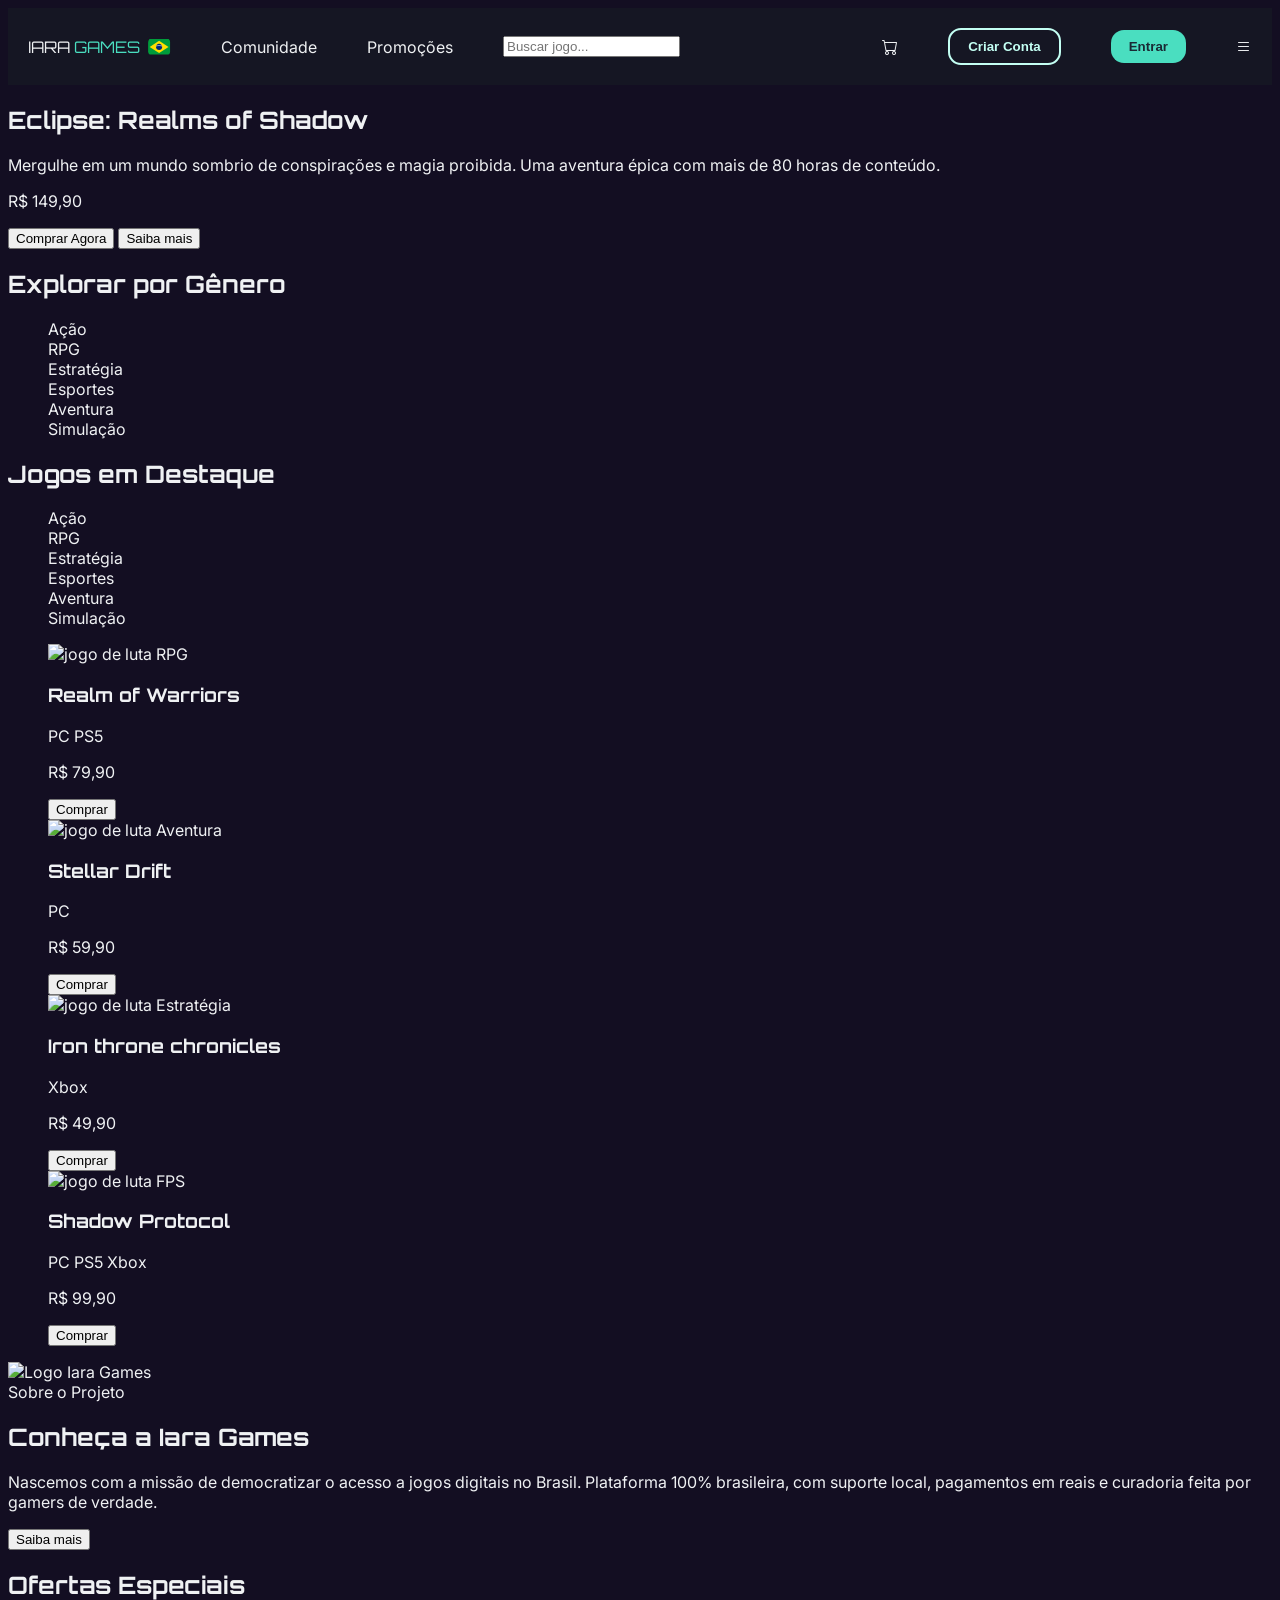
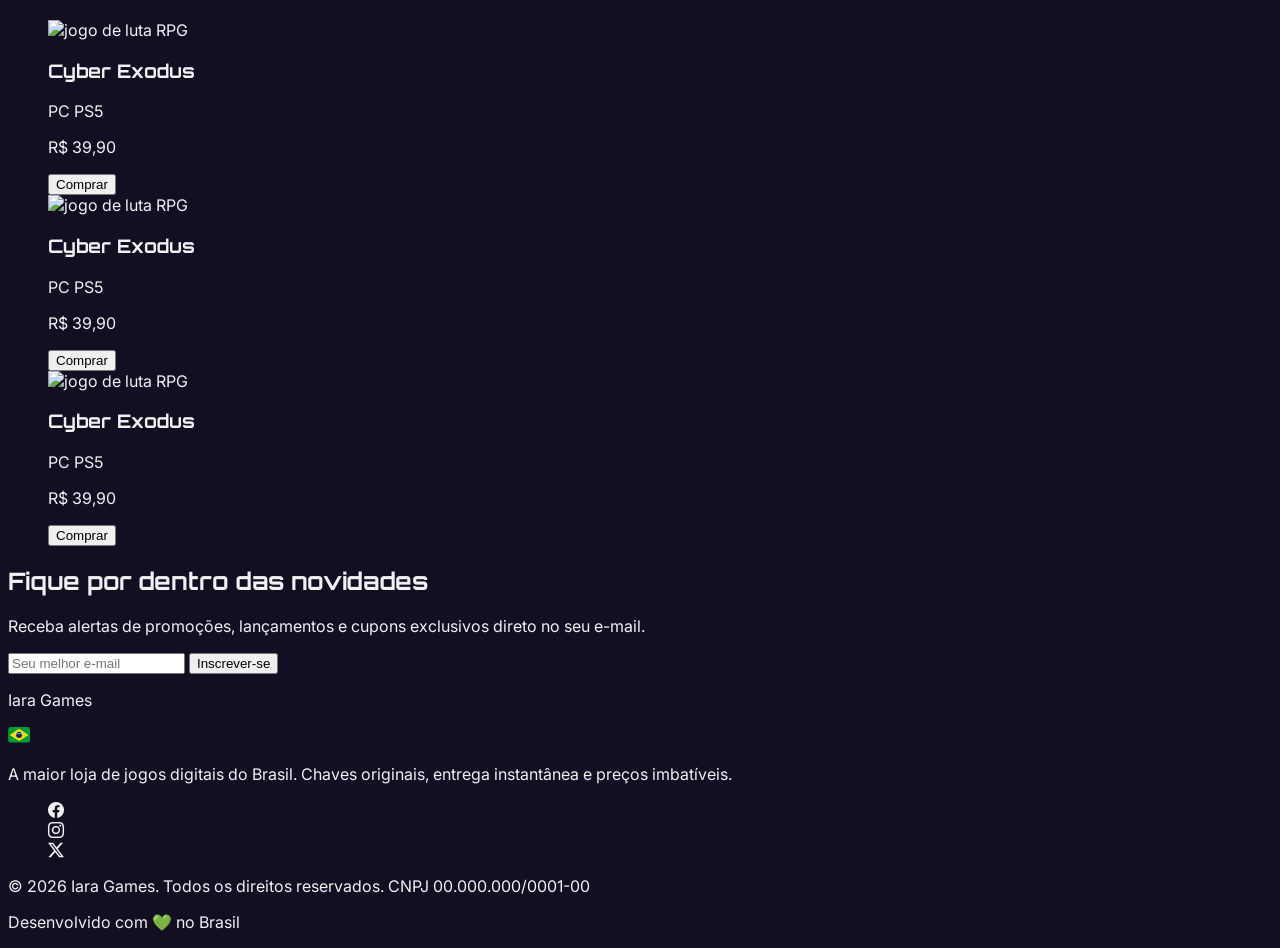
==== index.html @ 77f3fc39 "padroes de estilo adicionado e estilizacao inicial do header" ====
<!DOCTYPE html>
<html lang="pt-br">
<head>
    <meta charset="UTF-8">
    <meta name="viewport" content="width=device-width, initial-scale=1.0">
    <link rel="stylesheet" href="./assets/style.css">
    <link rel="stylesheet" href="https://cdn.jsdelivr.net/npm/bootstrap-icons@1.13.1/font/bootstrap-icons.min.css">

    <!-- link fonte -->
    <link rel="preconnect" href="https://fonts.googleapis.com">
    <link rel="preconnect" href="https://fonts.gstatic.com" crossorigin>
    <link href="https://fonts.googleapis.com/css2?family=Inter:ital,opsz,wght@0,14..32,100..900;1,14..32,100..900&family=Momo+Trust+Display&family=Montserrat:ital,wght@0,100..900;1,100..900&family=Orbitron:wght@400..900&display=swap" rel="stylesheet">

    <title>Projeto Iara Games</title>
</head>
<body>
    <header class="header">
        <nav class="navegacao">
            <div class="container-header">
                <div class="container-logo">
                    <p class="titulo-logo">IARA <span class="destaque-titulo">GAMES</span></p>
                    <img src="./assets/imagens/flag_brasil.svg" alt="Bandeira do Brasil">
                </div>
                <a href="#">Comunidade</a>
                <a href="#">Promoções</a>
                <input type="search" placeholder="Buscar jogo...">
            </div>
            <div class="container-header">
                <i class="bi bi-cart"></i>
                <button class="btn-secundary">Criar Conta</button>
                <button class="btn-primary">Entrar</button>
                <i class="bi bi-list"></i>
            </div>
        </nav>
    </header>
    
    <main>
        <section>
            <h1>Eclipse: Realms of Shadow</h1>
            <p>Mergulhe em um mundo sombrio de conspirações e magia proibida. Uma aventura épica com mais de 80 horas de conteúdo.</p>
            <p>R$ 149,90</p>
            <div>
                <button>Comprar Agora</button>
                <button>Saiba mais</button>
            </div>
        </section>

        <section>
            <h2>Explorar por Gênero</h2>
            <ul>
                <li>Ação</li>
                <li>RPG</li>
                <li>Estratégia</li>
                <li>Esportes</li>
                <li>Aventura</li>
                <li>Simulação</li>
            </ul>
        </section>

        <section>
            <h2>Jogos em Destaque</h2>
            <div>
                <ul>
                    <li>Ação</li>
                    <li>RPG</li>
                    <li>Estratégia</li>
                    <li>Esportes</li>
                    <li>Aventura</li>
                    <li>Simulação</li>
                </ul>
                <ul>
                    <li>
                        <img src="../Projeto-Iara-Games/assets/imagens/card_vertical.jpg" alt="jogo de luta">
                        <span>RPG</span>
                        <h3>Realm of Warriors</h3>
                        <!--estrelas rs-->
                        <div> 
                            <span>PC</span>
                            <span>PS5</span> 
                        </div>
                        <div>
                            <p>R$ 79,90</p>
                            <button>Comprar</button>
                        </div>
                    </li>
                    <li>
                        <img src="../Projeto-Iara-Games/assets/imagens/card_vertical.jpg" alt="jogo de luta">
                        <span>Aventura</span>
                        <h3>Stellar Drift</h3>
                        <!--estrelas rs-->
                        <div> 
                            <span>PC</span> 
                        </div>
                        <div>
                            <p>R$ 59,90</p>
                            <button>Comprar</button>
                        </div>
                    </li>
                    <li>
                        <img src="../Projeto-Iara-Games/assets/imagens/card_vertical.jpg" alt="jogo de luta">
                        <span>Estratégia</span>
                        <h3>Iron throne chronicles</h3>
                        <!--estrelas rs-->
                        <div> 
                            <span>Xbox</span> 
                        </div>
                        <div>
                            <p>R$ 49,90</p>
                            <button>Comprar</button>
                        </div>
                    </li>
                    <li>
                        <img src="../Projeto-Iara-Games/assets/imagens/card_vertical.jpg" alt="jogo de luta">
                        <span>FPS</span>
                        <h3>Shadow Protocol</h3>
                        <!--estrelas rs-->
                        <div> 
                            <span>PC</span>
                            <span>PS5</span> 
                            <span>Xbox</span> 
                        </div>
                        <div>
                            <p>R$ 99,90</p>
                            <button>Comprar</button>
                        </div>
                    </li>
                </ul>
            </div>
        </section>
        <section>
            <img src="../Projeto-Iara-Games/assets/imagens/Logo IG.png" alt="Logo Iara Games">
            <div>
                <span>Sobre o Projeto</span>
                <h2>Conheça a Iara Games</h2>
                <p>Nascemos com a missão de democratizar o acesso a jogos digitais no Brasil. Plataforma 100% brasileira, com suporte local, pagamentos em reais e curadoria feita por gamers de verdade.</p>
            </div>
            <button>Saiba mais</button>
        </section> 
        <section>
            <h2>Ofertas Especiais</h2>
            <div>
                <ul>
                    <li>
                        <img src="../Projeto-Iara-Games/assets/imagens/card_horizontal.jpg" alt="jogo de luta">
                        <span>RPG</span>
                        <h3>Cyber Exodus</h3>
                        <!--estrelas rs-->
                        <div> 
                            <span>PC</span>
                            <span>PS5</span> 
                        </div>
                        <div>
                            <p>R$ 39,90</p>
                            <button>Comprar</button>
                        </div>
                    </li>
                    <li>
                        <img src="../Projeto-Iara-Games/assets/imagens/card_horizontal.jpg" alt="jogo de luta">
                        <span>RPG</span>
                        <h3>Cyber Exodus</h3>
                        <!--estrelas rs-->
                        <div> 
                            <span>PC</span>
                            <span>PS5</span> 
                        </div>
                        <div>
                            <p>R$ 39,90</p>
                            <button>Comprar</button>
                        </div>
                    </li>
                    <li>
                        <img src="../Projeto-Iara-Games/assets/imagens/card_horizontal.jpg" alt="jogo de luta">
                        <span>RPG</span>
                        <h3>Cyber Exodus</h3>
                        <!--estrelas rs-->
                        <div> 
                            <span>PC</span>
                            <span>PS5</span> 
                        </div>
                        <div>
                            <p>R$ 39,90</p>
                            <button>Comprar</button>
                        </div>
                    </li>
                    
                </ul>
            </div>
        </section>

        <section>
            <h2>Fique por dentro das novidades</h2>
            <p>Receba alertas de promoções, lançamentos e cupons exclusivos direto no seu e-mail.</p>
            <div>
                <input type="email" placeholder="Seu melhor e-mail">
                <button>Inscrever-se</button>
            </div>
        </section>
    </main>
    <footer>
        <div>
            <p>Iara Games</p>
            <img src="./assets/imagens/flag_brasil.svg" alt="Bandeira do Brasil">
        </div>
        <p>A maior loja de jogos digitais do Brasil. Chaves originais, entrega instantânea e preços imbatíveis. 
        </p>
        <!-- icones de rede sociais -->
        <ul>
            <li><a href="#" target="_blank"><i class="bi bi-facebook"></i></a></li>
            <li><a href="#" target="_blank"><i class="bi bi-instagram"></i></a></li>
            <li><a href="#" target="_blank"><i class="bi bi-twitter-x"></i></a></li>
        </ul>
        <div>
            <p>© 2026 Iara Games. Todos os direitos reservados. CNPJ 00.000.000/0001-00</p>
            <p>Desenvolvido com 💚 no Brasil</p>
        </div>
    </footer>
    <script src="https://cdn.jsdelivr.net/npm/bootstrap@5.3.8/dist/js/bootstrap.bundle.min.js"></script>
</body>
</html>
---- assets/style.css ----
:root{

    /* fontes */
  --font-title: "Orbitron", sans-serif;
  --font-text: "Inter", regular;

  
    /* Cores */
    --color-primary:#4adec0;
    --color-secondary:#0b2f3d;
    --color-terciary:#c3fff3;
    --color-background:#130e22;
    --color-background-secondary:#151623;
    --color-grey100:#eff1f3;
    --color-grey200:#d9dde1;
    --color-grey300:#b3bac3;
    --color-grey400:#8996a2;
    --color-grey500:#344450;
    --color-grey600:#1a2a34;
    
    /* Espaçamentos */
    --spacing-xs: 8px;
    --spacing-sm: 10px;
    --spacing-md: 20px;
    --spacing-lg: 30px;
    --spacing-xl: 50px;
    --spacing-2xl:60px;
    --spacing-3xl:80px;

    /* tamanhos de fonte */
    --fonte-size-body:16px;
    --fonte-size-body-sm:14px;
    --fonte-size-h1: 56px;
    --fonte-size-h2: 48px;
    --fonte-size-h3: 32px;
    --fonte-size-h4: 24px;

 
    /* Tamanhos */
    --btn-min-width: 180px;
    --hero-max-width: 900px;
 
    /* Bordas */
    --radius-sm: 8px;
    --radius-pill: 80px;
    --border-width: 2px;
 
    /* Efeitos */
    --transition-fast: .5s;
    --blur-sm: 7px;

    /* bold */
    --bold-72: 72px;
    --bold-56: 56px;
    --bold-48: 48px;
    --bold-32: 32px;
    --bold-24: 24px;

    /* button */
    --button-bold: 20px;
    --button-semibold: 20px;
}


/* codigo de reset */
*,
*:after,
*:before {
    box-sizing: border-box;
    text-decoration: none;
}

body{
    background-color: var(--color-background);
    color: var(--color-grey100);
    font-family: var(--font-text);
}

h1, h2, h3, h4{
    font-family: var(--font-title);
}

 
ul{
    list-style-type: none;
}
 
img{
    max-width: 100%;
}


.header{
    background-color: var(--color-background-secondary);
    padding: var(--spacing-md);

    }

.navegacao{
    display: flex;
    justify-content:space-between;

}

.container-logo{
    display: flex;
    gap:var(--spacing-xs);
    align-items: center;
}

.titulo-logo{
    font-family: var(--font-title);
    color: var(--color-grey100);
    margin: 0;
}

.destaque-titulo{
    color: var(--color-primary);
}

.container-header{
    display: flex;
    gap: var(--spacing-xl);
    align-items: center;

}

i, a{
    color: var(--color-grey100);
    
}

.btn-primary{
    background-color: var(--color-primary);
    color: var(--color-grey600);
    border-radius:13px;
    padding: 9px 18px;
    border: none;
    font-weight: bold;
}

.btn-secundary{
    background:none;
    color: var(--color-terciary);
    border-radius:13px;
    padding: 9px 18px;
    border: var(--border-width) solid var(--color-terciary) ;
    font-weight: bold;
}
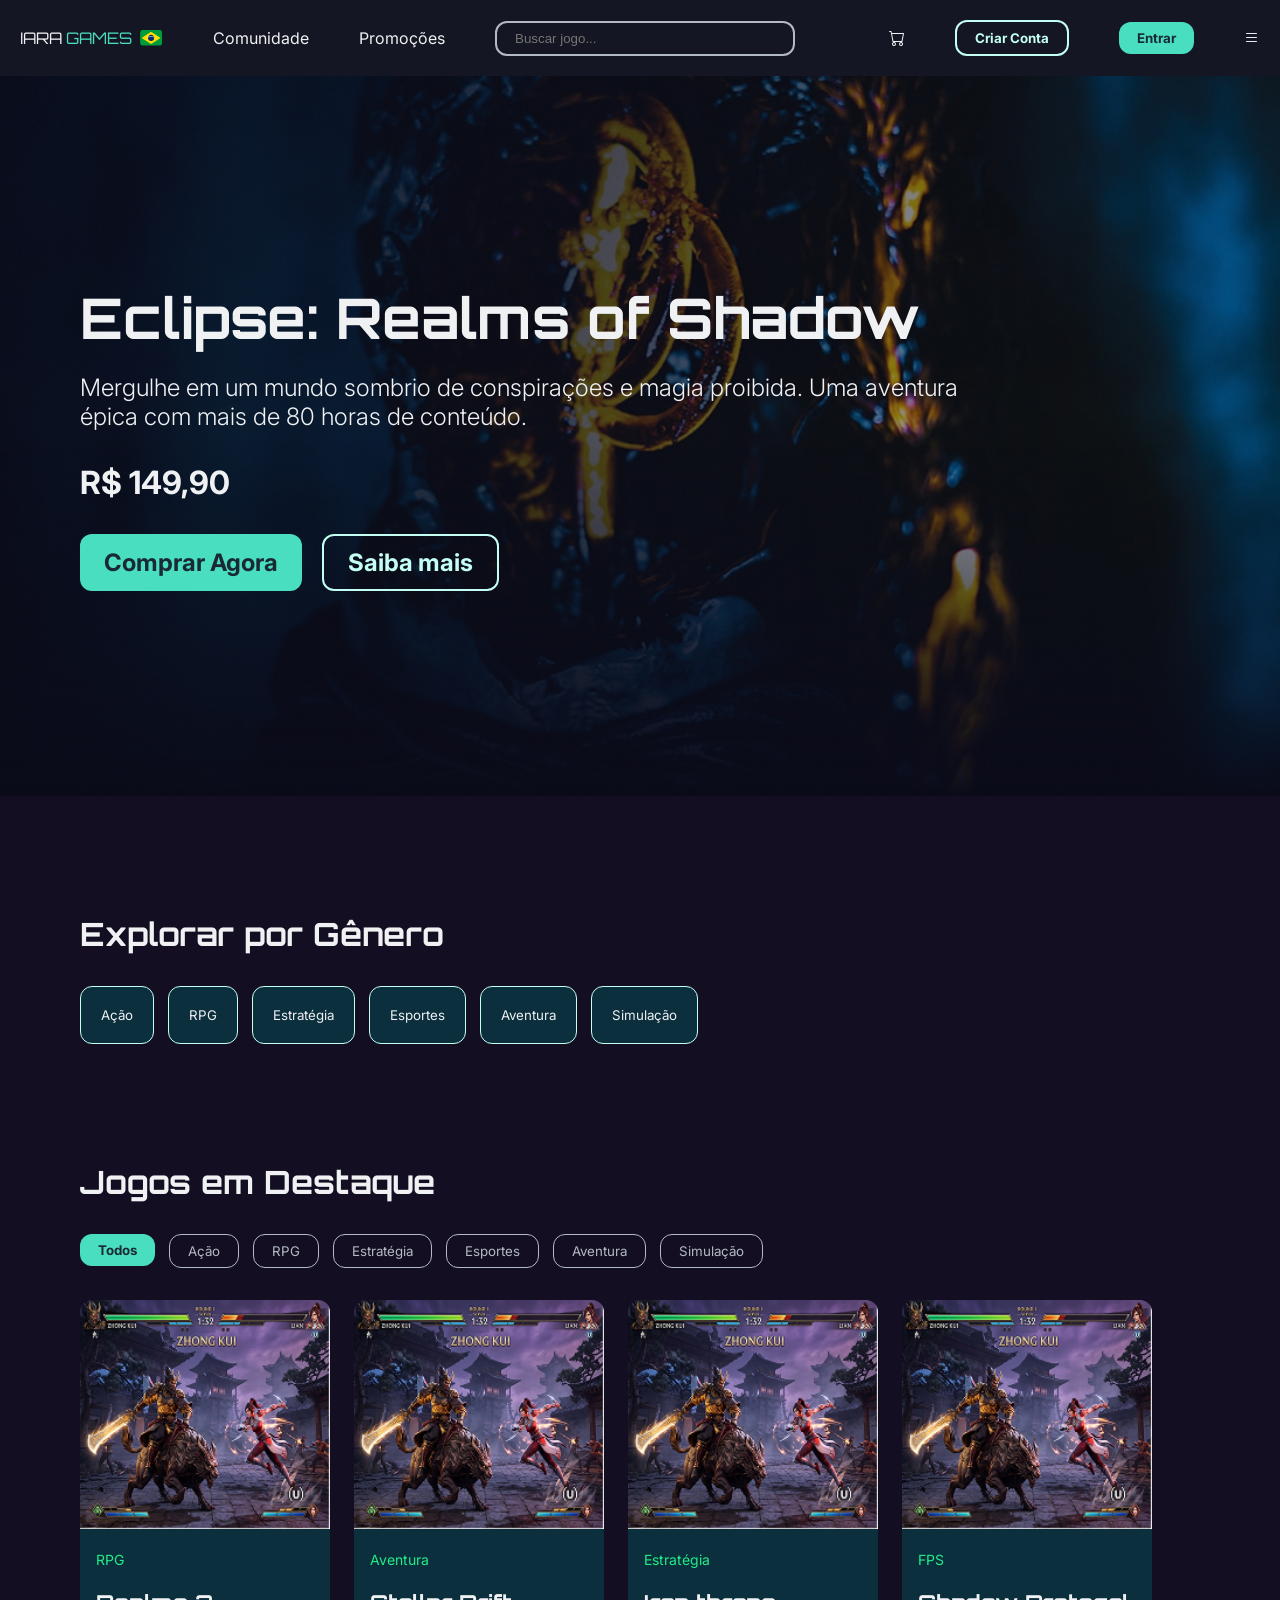
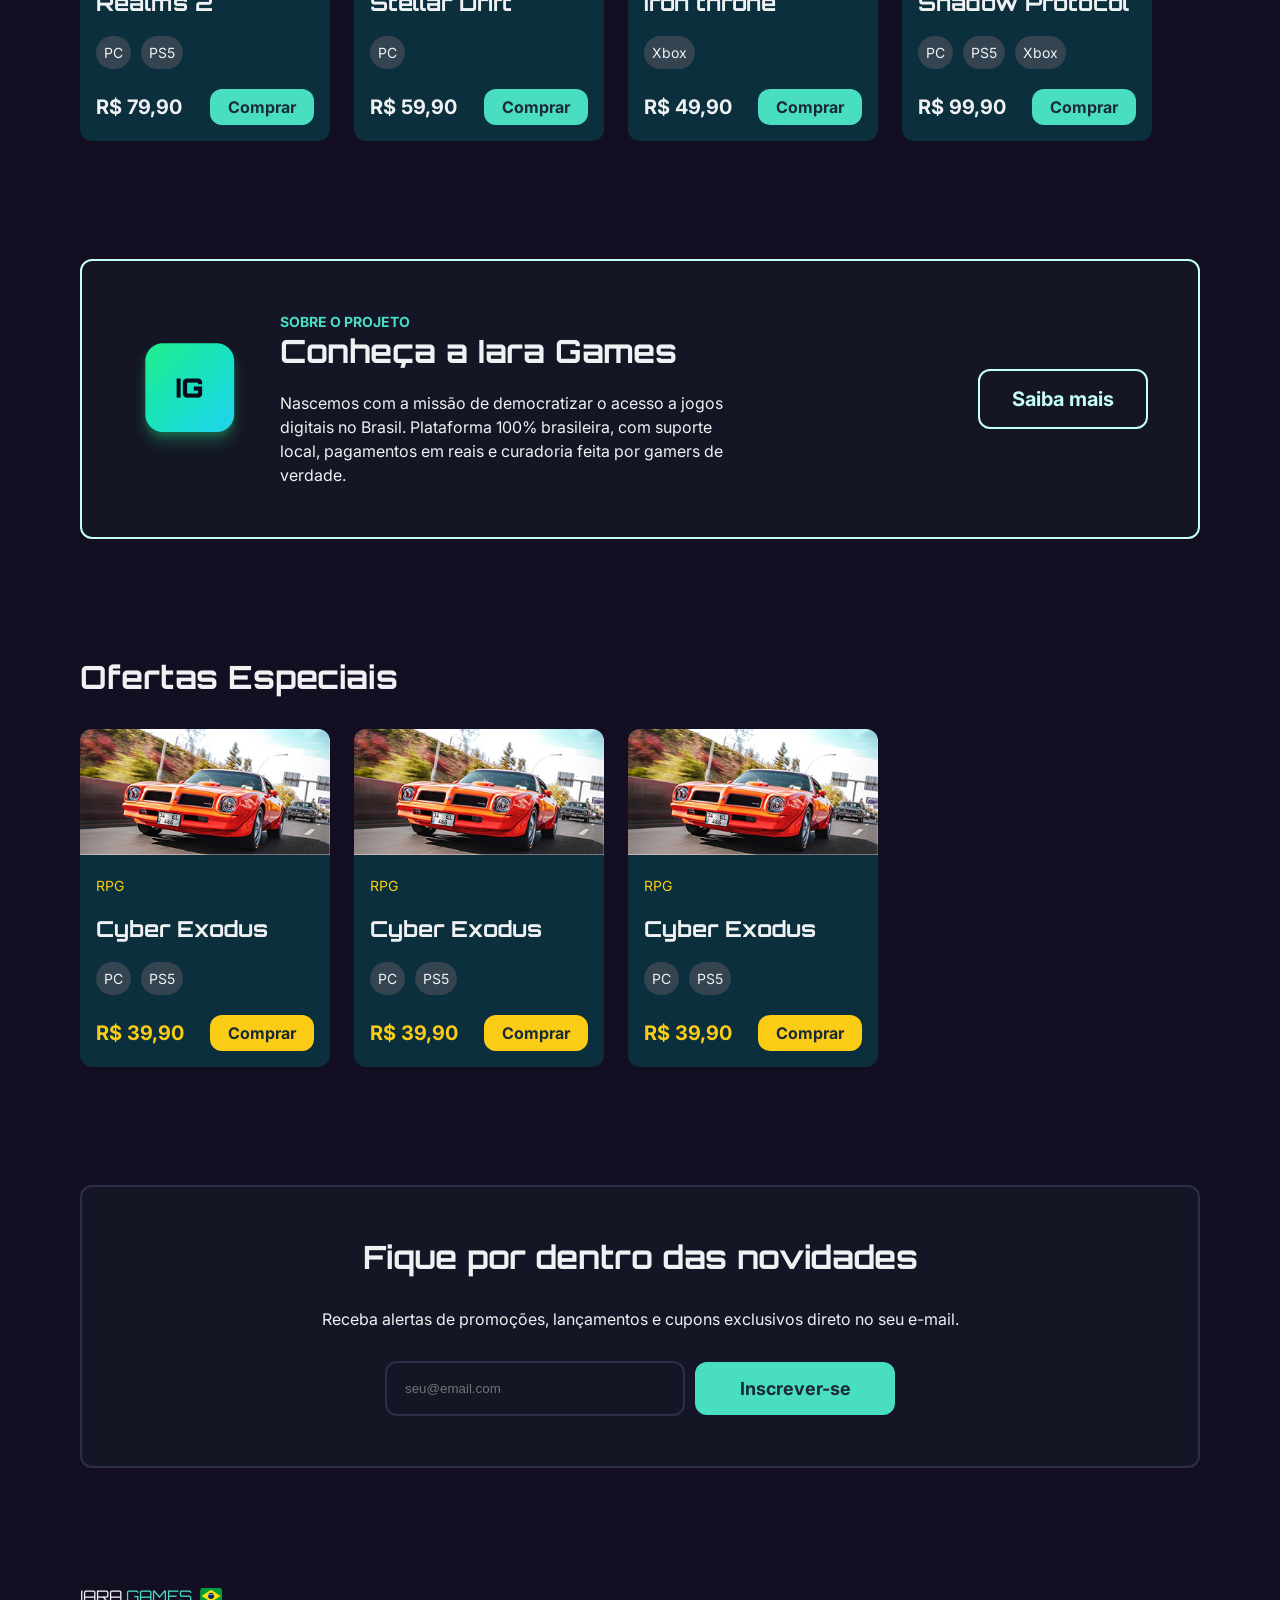
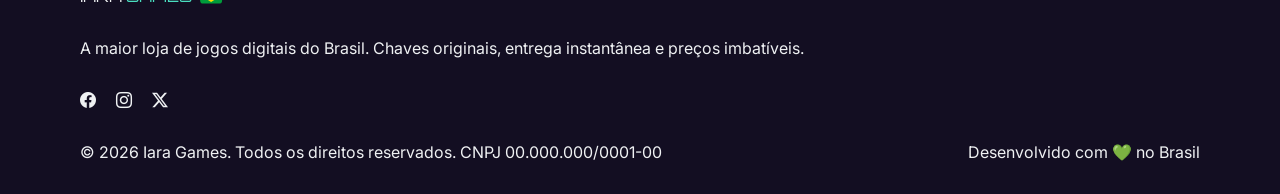
==== commit 3a53d8ef: "Estilização de todo o site, ajustes no html e nova página criada para links" ====
--- a/index.html
+++ b/index.html
@@ -21,165 +21,223 @@
                     <p class="titulo-logo">IARA <span class="destaque-titulo">GAMES</span></p>
                     <img src="./assets/imagens/flag_brasil.svg" alt="Bandeira do Brasil">
                 </div>
-                <a href="#">Comunidade</a>
-                <a href="#">Promoções</a>
-                <input type="search" placeholder="Buscar jogo...">
+                <a href="./em_desenvolvimento.html">Comunidade</a>
+                <a href="./em_desenvolvimento.html">Promoções</a>
+                <input class="input-search" type="search" placeholder="Buscar jogo...">
             </div>
             <div class="container-header">
-                <i class="bi bi-cart"></i>
-                <button class="btn-secundary">Criar Conta</button>
+                <i class="bi bi-cart icone-btn"></i>
+                <button class="btn-secondary">Criar Conta</button>
                 <button class="btn-primary">Entrar</button>
-                <i class="bi bi-list"></i>
+                <i class="bi bi-list icone-btn"></i>
             </div>
         </nav>
     </header>
     
     <main>
-        <section>
-            <h1>Eclipse: Realms of Shadow</h1>
-            <p>Mergulhe em um mundo sombrio de conspirações e magia proibida. Uma aventura épica com mais de 80 horas de conteúdo.</p>
-            <p>R$ 149,90</p>
-            <div>
-                <button>Comprar Agora</button>
-                <button>Saiba mais</button>
-            </div>
-        </section>
-
-        <section>
+        <section class="hero">
+            <h1 class="hero-title">Eclipse: Realms of Shadow</h1>
+            <p class="hero-description">Mergulhe em um mundo sombrio de conspirações e magia proibida. Uma aventura épica com mais de 80 horas de conteúdo.</p>
+            <p class="hero-price">R$ 149,90</p>
+            <div class="hero-buttons">
+                <button class="btn-primary hero-btn">Comprar Agora</button>
+                <button class="btn-secondary hero-btn">Saiba mais</button>
+            </div>
+        </section>
+
+        <section class="sessao-main generos">
             <h2>Explorar por Gênero</h2>
-            <ul>
-                <li>Ação</li>
-                <li>RPG</li>
-                <li>Estratégia</li>
-                <li>Esportes</li>
-                <li>Aventura</li>
-                <li>Simulação</li>
+            <ul class="generos-lista">
+                <li>
+                    <button>Ação</button>
+                </li>
+                <li>
+                    <button>RPG</button>
+                </li>
+                <li>
+                    <button>Estratégia</button>
+                </li>
+                <li>
+                    <button>Esportes</button>
+                </li>
+                <li>
+                    <button>Aventura</button>
+                </li>
+                <li>
+                    <button>Simulação</button>
+                </li>
             </ul>
         </section>
 
-        <section>
+        <section class="sessao-main">
             <h2>Jogos em Destaque</h2>
             <div>
-                <ul>
-                    <li>Ação</li>
-                    <li>RPG</li>
-                    <li>Estratégia</li>
-                    <li>Esportes</li>
-                    <li>Aventura</li>
-                    <li>Simulação</li>
+                <ul class="destaques-generos-lista">
+                    <li>
+                        <button class="btn-primary">Todos</button>
+                    </li>
+                    <li>
+                        <button class="btn-genero-destaque">Ação</button>
+                    </li>
+                    <li>
+                        <button class="btn-genero-destaque">RPG</button>
+                    </li>
+                    <li>
+                        <button class="btn-genero-destaque">Estratégia</button>
+                    </li>
+                    <li>
+                        <button class="btn-genero-destaque">Esportes</button>
+                    </li>
+                    <li>
+                        <button class="btn-genero-destaque">Aventura</button>
+                    </li>
+                    <li>
+                        <button class="btn-genero-destaque">Simulação</button>
+                    </li>
                 </ul>
-                <ul>
-                    <li>
-                        <img src="../Projeto-Iara-Games/assets/imagens/card_vertical.jpg" alt="jogo de luta">
-                        <span>RPG</span>
-                        <h3>Realm of Warriors</h3>
-                        <!--estrelas rs-->
-                        <div> 
-                            <span>PC</span>
-                            <span>PS5</span> 
-                        </div>
-                        <div>
-                            <p>R$ 79,90</p>
-                            <button>Comprar</button>
-                        </div>
-                    </li>
-                    <li>
-                        <img src="../Projeto-Iara-Games/assets/imagens/card_vertical.jpg" alt="jogo de luta">
-                        <span>Aventura</span>
-                        <h3>Stellar Drift</h3>
-                        <!--estrelas rs-->
-                        <div> 
-                            <span>PC</span> 
-                        </div>
-                        <div>
-                            <p>R$ 59,90</p>
-                            <button>Comprar</button>
-                        </div>
-                    </li>
-                    <li>
-                        <img src="../Projeto-Iara-Games/assets/imagens/card_vertical.jpg" alt="jogo de luta">
-                        <span>Estratégia</span>
-                        <h3>Iron throne chronicles</h3>
-                        <!--estrelas rs-->
-                        <div> 
-                            <span>Xbox</span> 
-                        </div>
-                        <div>
-                            <p>R$ 49,90</p>
-                            <button>Comprar</button>
-                        </div>
-                    </li>
-                    <li>
-                        <img src="../Projeto-Iara-Games/assets/imagens/card_vertical.jpg" alt="jogo de luta">
-                        <span>FPS</span>
-                        <h3>Shadow Protocol</h3>
-                        <!--estrelas rs-->
-                        <div> 
-                            <span>PC</span>
-                            <span>PS5</span> 
-                            <span>Xbox</span> 
-                        </div>
-                        <div>
-                            <p>R$ 99,90</p>
-                            <button>Comprar</button>
+                <ul class="destaques-jogos-lista">
+                    <li>
+                        <img src="./assets/imagens/card_vertical.jpg" alt="jogo de luta">
+                        <div class="destaques-conteiner-card">
+                            <div>
+                                <span class="badge-genero">RPG</span>
+                            </div>
+                        
+                            <h3>Realms 2</h3>
+                            <!--estrelas rs-->
+                            <div class="destaques-plataformas">
+                                <span>PC</span>
+                                <span>PS5</span> 
+                            </div>
+                            <div class="destaques-btns">
+                                <p>R$ 79,90</p>
+                                <button class="btn-primary">Comprar</button>
+                            </div>
+                        </div>   
+                    </li>
+                    <li>
+                        <img src="./assets/imagens/card_vertical.jpg" alt="jogo de luta">
+                        <div class="destaques-conteiner-card">
+                            <div>
+                                <span class="badge-genero">Aventura</span>
+                            </div>
+                            
+                            <h3>Stellar Drift</h3>
+                            <!--estrelas rs-->
+                            <div class="destaques-plataformas"> 
+                                <span>PC</span> 
+                            </div>
+                            <div class="destaques-btns">
+                                <p>R$ 59,90</p>
+                                <button class="btn-primary">Comprar</button>
+                            </div>
+                        </div>
+                    </li>
+                    <li>
+                        <img src="./assets/imagens/card_vertical.jpg" alt="jogo de luta">
+                        <div class="destaques-conteiner-card">
+                            <div>
+                                <span class="badge-genero">Estratégia</span>
+                            </div>
+                            <h3>Iron throne</h3>
+                            <!--estrelas rs-->
+                            <div class="destaques-plataformas"> 
+                                <span>Xbox</span> 
+                            </div>
+                            <div class="destaques-btns">
+                                <p>R$ 49,90</p>
+                                <button class="btn-primary">Comprar</button>
+                            </div>
+                        </div>
+                    </li>
+                    <li>
+                        <img src="./assets/imagens/card_vertical.jpg" alt="jogo de luta">
+                        <div class="destaques-conteiner-card">
+                            <div>
+                                <span class="badge-genero">FPS</span>
+                            </div>
+                            <h3>Shadow Protocol</h3>
+                            <!--estrelas rs-->
+                            <div class="destaques-plataformas"> 
+                                <span>PC</span>
+                                <span>PS5</span> 
+                                <span>Xbox</span> 
+                            </div>
+                            <div class="destaques-btns">
+                                <p>R$ 99,90</p>
+                                <button class="btn-primary">Comprar</button>
+                            </div>
                         </div>
                     </li>
                 </ul>
             </div>
         </section>
-        <section>
-            <img src="../Projeto-Iara-Games/assets/imagens/Logo IG.png" alt="Logo Iara Games">
+
+        <section class="sessao-main sobre-projeto">
+            <img src="./assets/imagens/Logo IG.png" alt="Logo Iara Games">
             <div>
-                <span>Sobre o Projeto</span>
-                <h2>Conheça a Iara Games</h2>
-                <p>Nascemos com a missão de democratizar o acesso a jogos digitais no Brasil. Plataforma 100% brasileira, com suporte local, pagamentos em reais e curadoria feita por gamers de verdade.</p>
-            </div>
-            <button>Saiba mais</button>
+                <span class="sobre-projeto-badge">Sobre o Projeto</span>
+                <h2 class="sobre-projeto-title">Conheça a Iara Games</h2>
+                <p class="sobre-projeto-description">Nascemos com a missão de democratizar o acesso a jogos digitais no Brasil. Plataforma 100% brasileira, com suporte local, pagamentos em reais e curadoria feita por gamers de verdade.</p>
+            </div>
+            <button class="btn-secondary sobre-projeto-btn">Saiba mais</button>
         </section> 
-        <section>
+        <section class="sessao-main">
             <h2>Ofertas Especiais</h2>
             <div>
-                <ul>
-                    <li>
-                        <img src="../Projeto-Iara-Games/assets/imagens/card_horizontal.jpg" alt="jogo de luta">
-                        <span>RPG</span>
-                        <h3>Cyber Exodus</h3>
-                        <!--estrelas rs-->
-                        <div> 
-                            <span>PC</span>
-                            <span>PS5</span> 
-                        </div>
-                        <div>
-                            <p>R$ 39,90</p>
-                            <button>Comprar</button>
-                        </div>
-                    </li>
-                    <li>
-                        <img src="../Projeto-Iara-Games/assets/imagens/card_horizontal.jpg" alt="jogo de luta">
-                        <span>RPG</span>
-                        <h3>Cyber Exodus</h3>
-                        <!--estrelas rs-->
-                        <div> 
-                            <span>PC</span>
-                            <span>PS5</span> 
-                        </div>
-                        <div>
-                            <p>R$ 39,90</p>
-                            <button>Comprar</button>
-                        </div>
-                    </li>
-                    <li>
-                        <img src="../Projeto-Iara-Games/assets/imagens/card_horizontal.jpg" alt="jogo de luta">
-                        <span>RPG</span>
-                        <h3>Cyber Exodus</h3>
-                        <!--estrelas rs-->
-                        <div> 
-                            <span>PC</span>
-                            <span>PS5</span> 
-                        </div>
-                        <div>
-                            <p>R$ 39,90</p>
-                            <button>Comprar</button>
+                <ul class="destaques-jogos-lista">
+                    <li>
+                        <img src="./assets/imagens/card_horizontal.jpg" alt="jogo de luta">
+                        <div class="destaques-conteiner-card">
+                            <div>
+                                <span class="badge-genero label-promocao">RPG</span>
+                            </div>
+                            <h3>Cyber Exodus</h3>
+                            <!--estrelas rs-->
+                            <div class="destaques-plataformas"> 
+                                <span>PC</span>
+                                <span>PS5</span> 
+                            </div>
+                            <div class="destaques-btns">
+                                <p class="label-promocao">R$ 39,90</p>
+                                <button class="btn-primary promocao">Comprar</button>
+                            </div>
+                        </div>
+                    </li>
+                    <li>
+                        <img src="./assets/imagens/card_horizontal.jpg" alt="jogo de luta">
+                        <div class="destaques-conteiner-card">
+                            <div>
+                                <span class="badge-genero label-promocao">RPG</span>
+                            </div>
+                            <h3>Cyber Exodus</h3>
+                            <!--estrelas rs-->
+                            <div class="destaques-plataformas"> 
+                                <span>PC</span>
+                                <span>PS5</span> 
+                            </div>
+                            <div class="destaques-btns">
+                                <p class="label-promocao">R$ 39,90</p>
+                                <button class="btn-primary promocao">Comprar</button>
+                            </div>
+                        </div>
+                    </li>
+                    <li>
+                        <img src="./assets/imagens/card_horizontal.jpg" alt="jogo de luta">
+                        <div class="destaques-conteiner-card">
+                            <div>
+                                <span class="badge-genero label-promocao">RPG</span>
+                            </div>
+                            <h3>Cyber Exodus</h3>
+                            <!--estrelas rs-->
+                            <div class="destaques-plataformas"> 
+                                <span>PC</span>
+                                <span>PS5</span> 
+                            </div>
+                            <div class="destaques-btns">
+                                <p class="label-promocao">R$ 39,90</p>
+                                <button class="btn-primary promocao">Comprar</button>
+                            </div>
                         </div>
                     </li>
                     
@@ -187,29 +245,28 @@
             </div>
         </section>
 
-        <section>
+        <section class="sessao-main newsletter">
             <h2>Fique por dentro das novidades</h2>
-            <p>Receba alertas de promoções, lançamentos e cupons exclusivos direto no seu e-mail.</p>
-            <div>
-                <input type="email" placeholder="Seu melhor e-mail">
-                <button>Inscrever-se</button>
+            <p class="newsletter-description">Receba alertas de promoções, lançamentos e cupons exclusivos direto no seu e-mail.</p>
+            <div class="newsletter-form-container">
+                <input class="input-email" type="email" placeholder="seu@email.com">
+                <button class="btn-primary newsletter-btn">Inscrever-se</button>
             </div>
         </section>
     </main>
-    <footer>
-        <div>
-            <p>Iara Games</p>
+    <footer class="footer">
+        <div class="container-logo">
+            <p class="titulo-logo">IARA <span class="destaque-titulo">GAMES</span></p>
             <img src="./assets/imagens/flag_brasil.svg" alt="Bandeira do Brasil">
         </div>
-        <p>A maior loja de jogos digitais do Brasil. Chaves originais, entrega instantânea e preços imbatíveis. 
-        </p>
+        <p>A maior loja de jogos digitais do Brasil. Chaves originais, entrega instantânea e preços imbatíveis. </p>
         <!-- icones de rede sociais -->
-        <ul>
+        <ul class="lista-midias">
             <li><a href="#" target="_blank"><i class="bi bi-facebook"></i></a></li>
             <li><a href="#" target="_blank"><i class="bi bi-instagram"></i></a></li>
             <li><a href="#" target="_blank"><i class="bi bi-twitter-x"></i></a></li>
         </ul>
-        <div>
+        <div class="copy-container">
             <p>© 2026 Iara Games. Todos os direitos reservados. CNPJ 00.000.000/0001-00</p>
             <p>Desenvolvido com 💚 no Brasil</p>
         </div>
--- a/assets/style.css
+++ b/assets/style.css
@@ -22,10 +22,13 @@
     --spacing-xs: 8px;
     --spacing-sm: 10px;
     --spacing-md: 20px;
-    --spacing-lg: 30px;
+    --spacing-lg: 32px;
     --spacing-xl: 50px;
     --spacing-2xl:60px;
     --spacing-3xl:80px;
+    --spacing-cards: 14px;
+    
+    --margin-section: 118px;
 
     /* tamanhos de fonte */
     --fonte-size-body:16px;
@@ -41,7 +44,7 @@
     --hero-max-width: 900px;
  
     /* Bordas */
-    --radius-sm: 8px;
+    --radius-sm: 12px;
     --radius-pill: 80px;
     --border-width: 2px;
  
@@ -57,8 +60,12 @@
     --bold-24: 24px;
 
     /* button */
-    --button-bold: 20px;
-    --button-semibold: 20px;
+    --button-font-size: 24px;
+    --button-semibold: 18px;
+
+    /* Padding */
+    --padding-primary: 8px 18px;
+    --padding-input-secondary: 18px;
 }
 
 
@@ -68,18 +75,32 @@
 *:before {
     box-sizing: border-box;
     text-decoration: none;
-}
-
+    margin: 0;
+}
+
+/* Estilos Gerais */
 body{
     background-color: var(--color-background);
     color: var(--color-grey100);
     font-family: var(--font-text);
+    
+}
+
+button{
+    font-family: var(--font-text);
+}
+
+a{
+    color: var(--color-grey100);
 }
 
 h1, h2, h3, h4{
     font-family: var(--font-title);
 }
 
+h2{
+    margin-bottom: var(--spacing-lg);
+}
  
 ul{
     list-style-type: none;
@@ -89,22 +110,63 @@
     max-width: 100%;
 }
 
-
+.titulo-centro{
+    margin-top: 80px;
+    text-align: center;
+}
+
+.btn-primary{
+    background-color: var(--color-primary);
+    color: var(--color-grey600);
+    border-radius: var(--radius-sm);
+    padding: var(--padding-primary);
+    border: none;
+    font-weight: bold;
+    cursor: pointer;
+}
+
+.btn-secondary{
+    background:none;
+    color: var(--color-terciary);
+    border-radius: var(--radius-sm);
+    padding: var(--padding-primary);
+    border: var(--border-width) solid var(--color-terciary) ;
+    font-weight: bold;
+    cursor: pointer;
+}
+
+.sessao-main{
+    margin: 0 var(--spacing-3xl);
+    margin-bottom: var(--margin-section);
+}
+
+.sessao-main h2{
+    font-size: var(--bold-32);
+}
+
+
+/* Cabeçalho */
 .header{
     background-color: var(--color-background-secondary);
     padding: var(--spacing-md);
-
-    }
+    position: fixed top;
+}
 
 .navegacao{
     display: flex;
-    justify-content:space-between;
+    justify-content: space-between;
+}
+
+.container-header{
+    display: flex;
+    gap: var(--spacing-xl);
+    align-items: center;
 
 }
 
 .container-logo{
     display: flex;
-    gap:var(--spacing-xs);
+    gap: var(--spacing-xs);
     align-items: center;
 }
 
@@ -118,43 +180,256 @@
     color: var(--color-primary);
 }
 
-.container-header{
-    display: flex;
-    gap: var(--spacing-xl);
-    align-items: center;
-
-}
-
-i, a{
-    color: var(--color-grey100);
-    
-}
-
-.btn-primary{
-    background-color: var(--color-primary);
-    color: var(--color-grey600);
-    border-radius:13px;
-    padding: 9px 18px;
-    border: none;
+.input-search{
+    padding: var(--padding-primary);
+    border-radius: var(--radius-sm);
+    background: none;
+    border: var(--border-width) solid var(--color-grey300);
+    width: 300px;
+    color: var(--color-grey100);
+}
+
+.icone-btn{
+    color: var(--color-grey100);
+    cursor: pointer;
+}
+
+
+/* Hero Section */
+
+.hero{
+    background-image: url('../assets/imagens/background_hero.jpg');
+    background-size: cover;
+    background-position: center;
+    padding: var(--spacing-3xl);
+    margin-bottom: var(--margin-section);
+    place-content: center;
+    height: 80vh;
+}
+
+.hero-title{
+    font-size: var(--bold-56);
+    max-width: var(--hero-max-width);
+    margin-bottom: var(--spacing-md);
+}
+
+.hero-description{
+    font-size: var(--bold-24);
+    max-width: var(--hero-max-width);
+    font-weight: 300;
+    margin-bottom: var(--spacing-lg);
+}
+
+.hero-price{
+    font-size: var(--bold-32);
+    max-width: var(--hero-max-width);
+    margin-bottom: var(--spacing-lg);
     font-weight: bold;
 }
 
-.btn-secundary{
-    background:none;
-    color: var(--color-terciary);
-    border-radius:13px;
-    padding: 9px 18px;
-    border: var(--border-width) solid var(--color-terciary) ;
+.hero-buttons{
+    display: flex;
+    gap: var(--spacing-md);
+    margin-top: var(--spacing-md);
+}
+
+.hero-btn{
+    font-size: var(--button-font-size);
+    padding: 12px 24px;
+}
+
+/* Sessão de Generos */
+.generos-lista{
+    display: flex;
+    gap: var(--spacing-cards);
+    padding: 0
+}
+
+.generos-lista button{
+    border: 1px solid var(--color-terciary);
+    color: var(--color-grey100);
+    background-color: var(--color-secondary);
+    padding: var(--spacing-md);
+    border-radius: var(--radius-sm);
+    cursor: pointer;
+}
+
+/* Sessão de Jogos em Destaque (aproveitado na sessão de Ofertas Especiais) */
+.destaques-generos-lista{
+    display: flex;
+    gap: var(--spacing-cards);
+    margin-bottom: var(--spacing-lg);
+    padding: 0;
+}
+
+.btn-genero-destaque{
+    background: none;
+    color: var(--color-grey300);
+    border: 1px solid var(--color-grey300);
+    border-radius: var(--radius-sm);
+    padding: var(--padding-primary);
+    cursor: pointer;
+}
+
+.destaques-jogos-lista{
+    display: flex;
+    gap: 24px;
+    padding: 0;
+}
+
+.destaques-jogos-lista li{
+    background-color: var(--color-secondary);
+    width: 250px;
+    border-radius: var(--radius-sm);
+    overflow: hidden;
+}
+
+.destaques-jogos-lista li img{
+    width: 100%;
+}
+
+.destaques-conteiner-card{
+    padding: 16px;
+    display: flex;
+    flex-direction: column;
+    gap: var(--spacing-md);
+}
+
+.destaques-conteiner-card h3{
+    font-size: 22px;
+    margin: 0;
+}
+
+.badge-genero{
+    color: #22EE88;
+    font-size: var(--fonte-size-body-sm);
+}
+
+.destaques-plataformas{
+    display: flex;
+    gap: var(--spacing-sm);
+}
+
+.destaques-plataformas span{
+    padding: 8px;
+    background-color: var(--color-grey500);
+    border-radius: var(--radius-pill);
+    font-size: var(--fonte-size-body-sm);
+    color: var(--color-grey100);
+}
+
+.destaques-btns{
+    display: flex;
+    justify-content: space-between;
+    align-items: center;
+    font-size: var(--spacing-md);
     font-weight: bold;
 }
 
-
-
-
-
-
-
-
-
-
-
+.destaques-btns button{
+    font-size: var(--fonte-size-body);
+}
+
+
+/* Sessão Sobre o Projeto */
+
+.sobre-projeto{
+    background-color: #141525;
+    padding: var(--spacing-xl);
+    border: var(--border-width) solid var(--color-terciary);
+    border-radius: var(--radius-sm);
+    display: flex;
+    gap: var(--spacing-lg);
+    align-items: center;
+    justify-content: space-between;
+    margin-bottom: var(--margin-section);
+}
+
+.sobre-projeto-badge{
+    color: var(--color-primary);
+    text-transform: uppercase;
+    font-size: var(--fonte-size-body-sm);
+    font-weight: bold;
+    margin-bottom: 14px;
+}
+
+.sobre-projeto-title{
+    margin-bottom: var(--spacing-md);
+}
+
+.sobre-projeto-description{
+    max-width: 70%;
+    line-height: 1.5;
+}
+
+.sobre-projeto-btn{
+    font-size: 20px;
+    width: 300px;
+    padding: 16px 24px;
+}
+
+/* Sessao de ofertas especiais */
+.promocao{
+    background-color: #FACC15;
+}
+
+.label-promocao{
+    color: #FACC15;
+}
+
+/* Sessao de newsletter */
+.newsletter{
+    background-color: #141525;
+    padding: var(--spacing-xl);
+    border: var(--border-width) solid #2D2F4A;
+    border-radius: var(--radius-sm);
+    display: flex;
+    flex-direction: column;
+    align-items: center;
+    text-align: center;
+}
+
+.newsletter-description{
+    margin-bottom: var(--spacing-lg);
+}
+
+.newsletter-form-container{
+    display: flex;
+    gap: var(--spacing-sm);
+    align-items: center;
+}
+
+.input-email{
+    padding: var(--padding-input-secondary);
+    border-radius: var(--radius-sm);
+    background: none;
+    border: var(--border-width) solid #2D2F4A;
+    width: 300px;
+    color: var(--color-grey100);
+}
+
+.newsletter-btn{
+    font-size: var(--button-semibold);
+    width: 200px;
+    padding: 16px 24px;
+}
+
+/* Footer */
+.footer{
+    margin: 0 var(--spacing-3xl);
+    display: flex;
+    flex-direction: column;
+    gap: var(--spacing-lg);
+}
+
+.lista-midias{
+    padding: 0;
+    display: flex;
+    gap: var(--spacing-md);
+}
+
+.copy-container{
+    display: flex;
+    justify-content: space-between;
+    margin-bottom: var(--spacing-lg);
+}
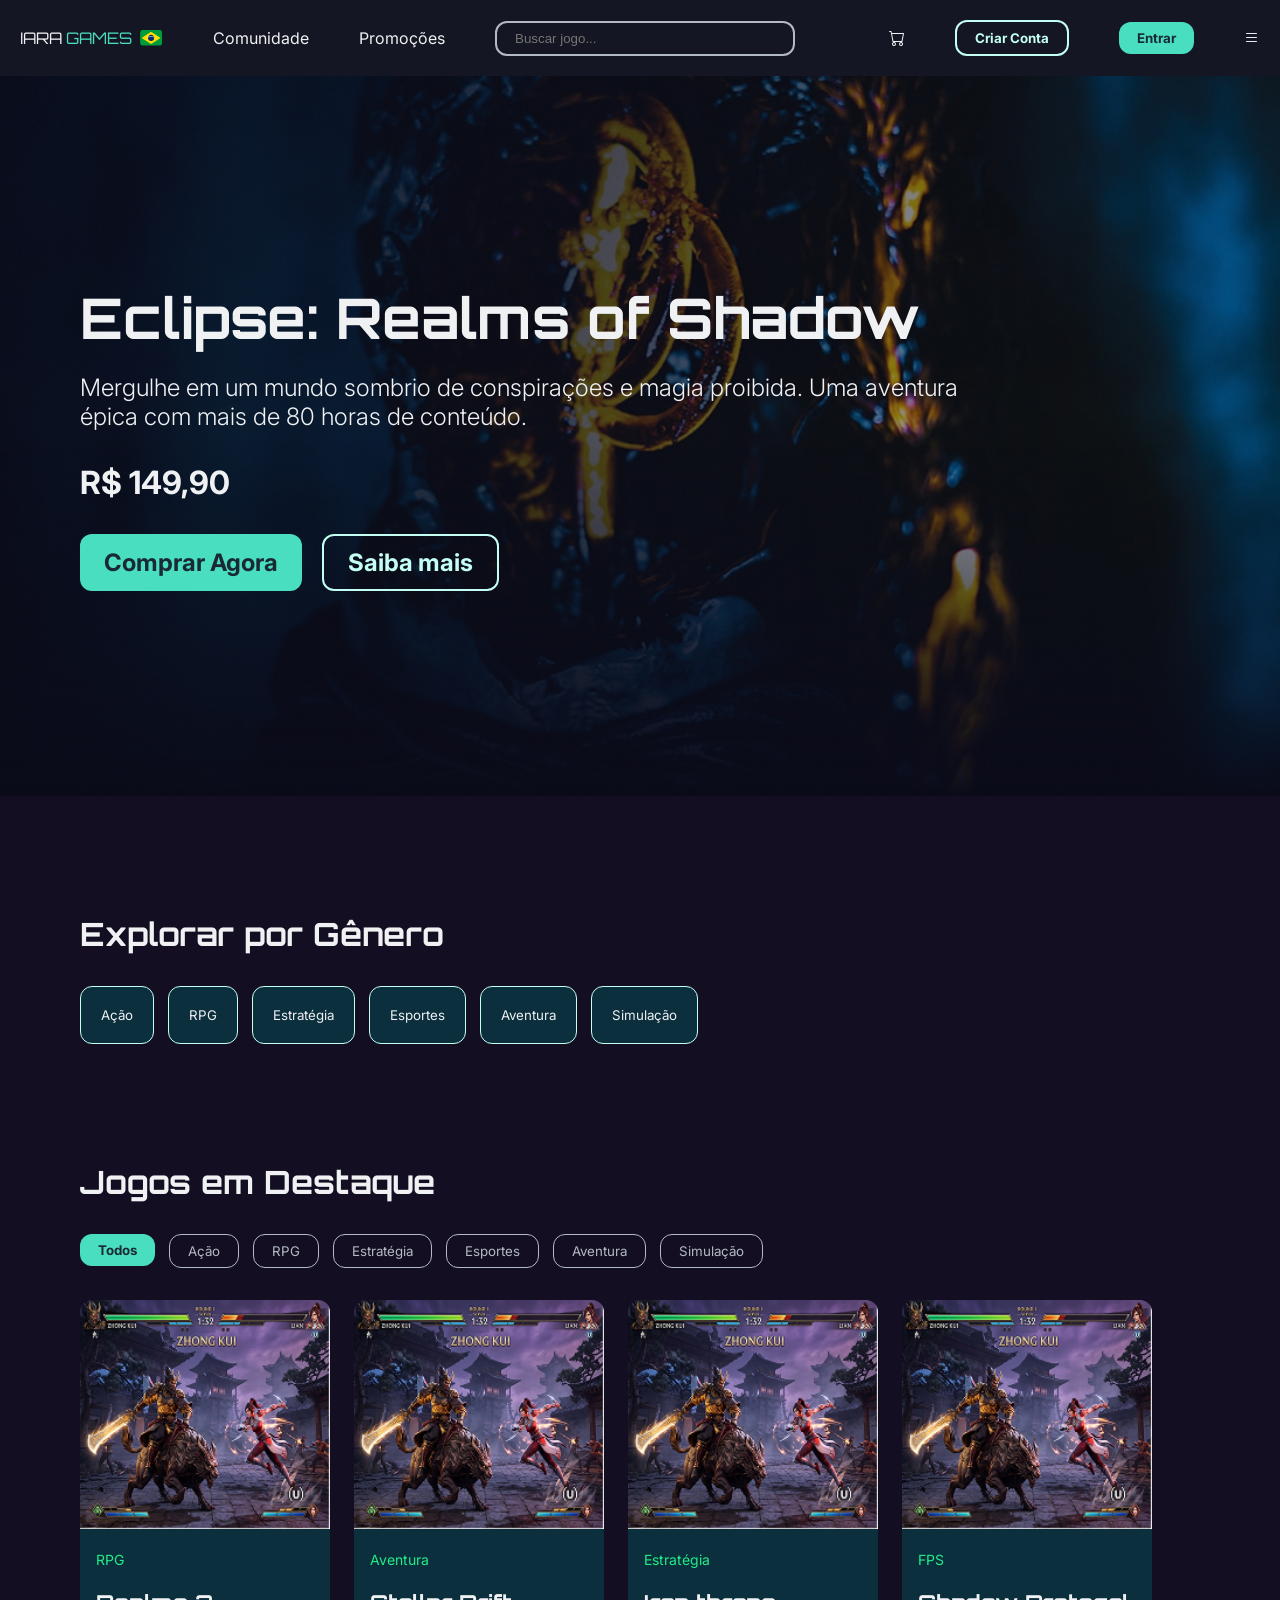
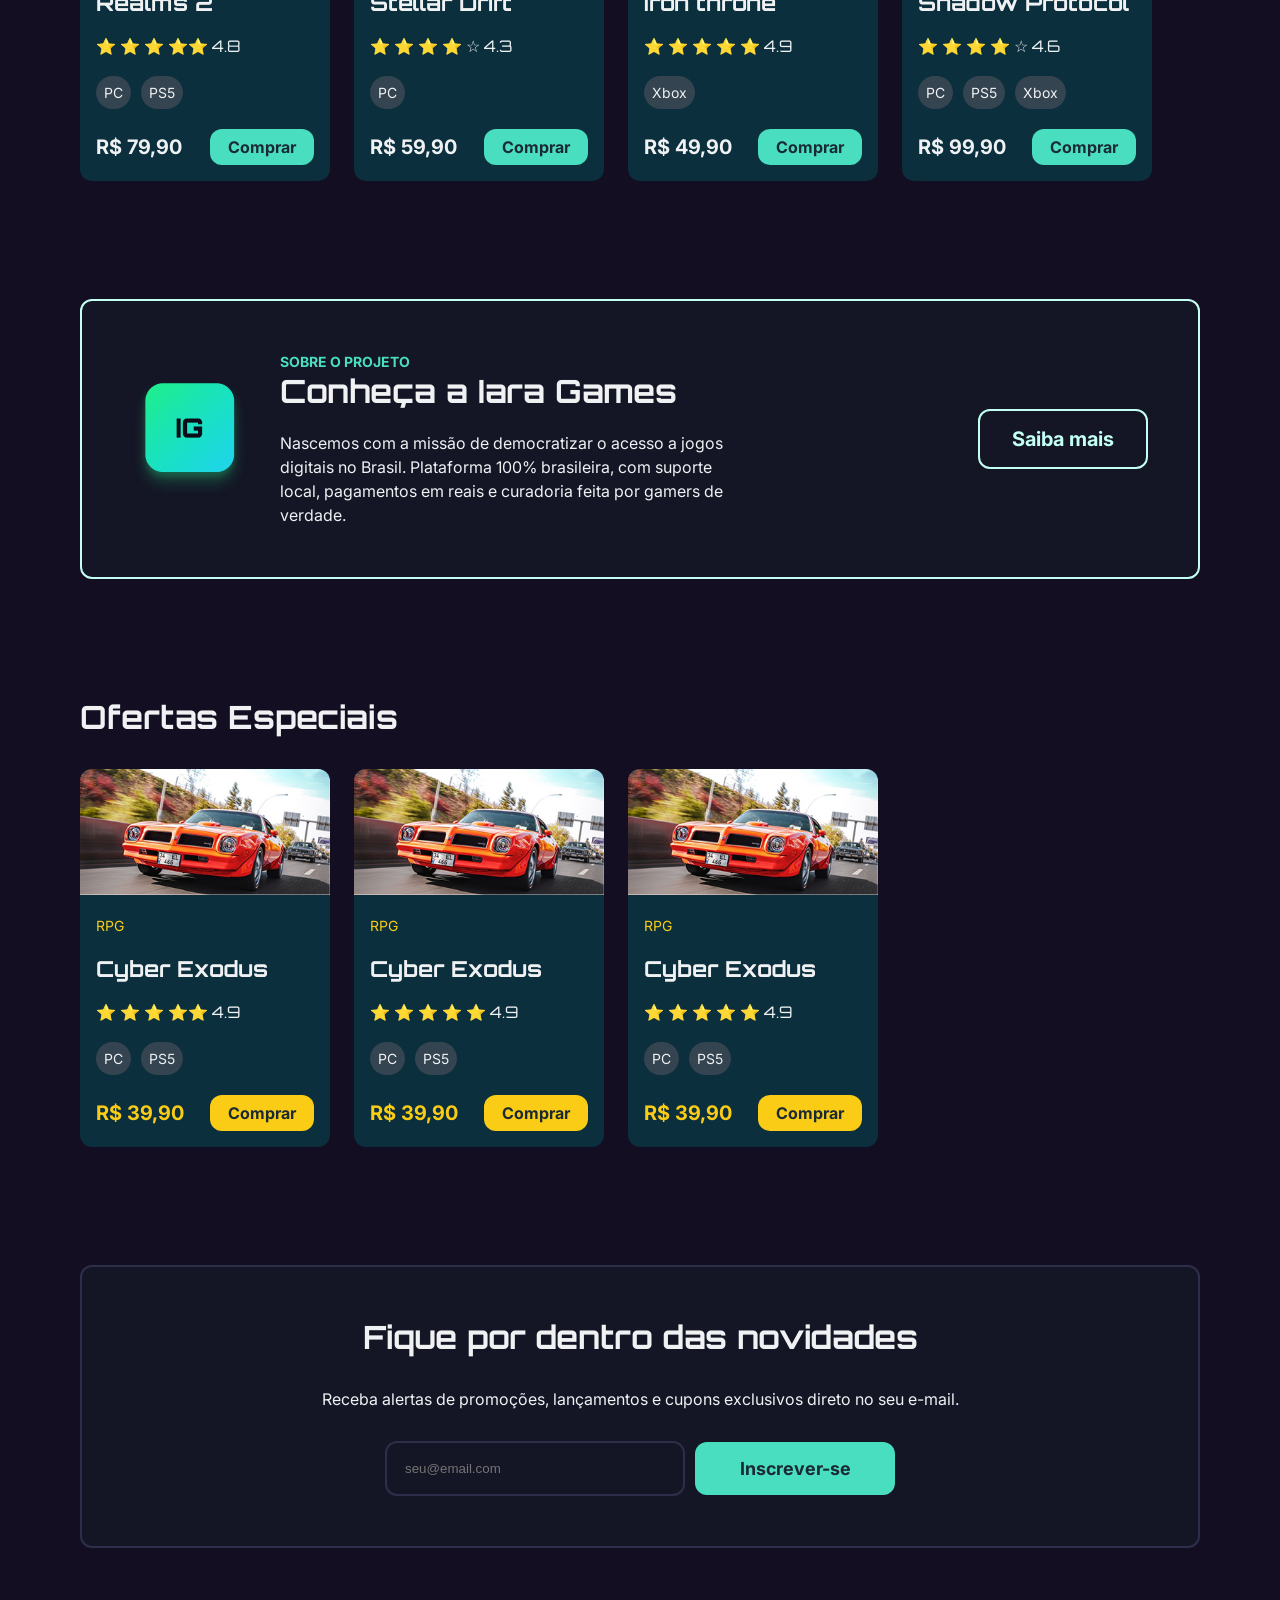
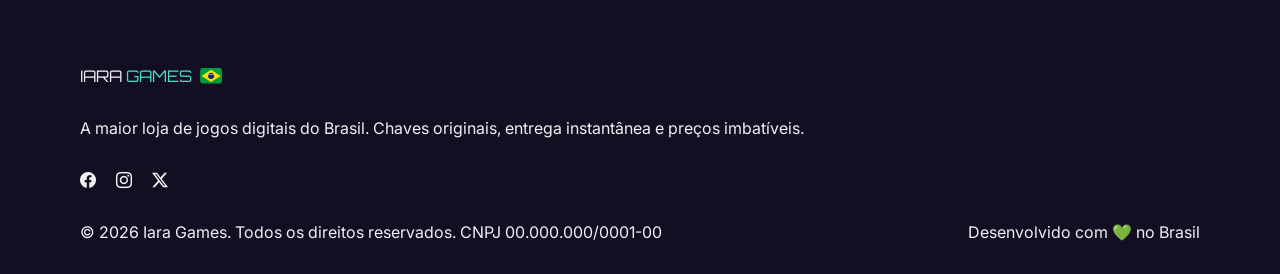
==== commit b52bb6a4: "Adiciona avaliações aos jogo" ====
--- a/index.html
+++ b/index.html
@@ -104,7 +104,10 @@
                             </div>
                         
                             <h3>Realms 2</h3>
-                            <!--estrelas rs-->
+                            <div class="avaliação">
+                        <span class="estrelas">⭐ ⭐ ⭐ ⭐⭐ </span>
+                        <span class="nota">4.8</span>
+                        </div>
                             <div class="destaques-plataformas">
                                 <span>PC</span>
                                 <span>PS5</span> 
@@ -123,7 +126,10 @@
                             </div>
                             
                             <h3>Stellar Drift</h3>
-                            <!--estrelas rs-->
+                            <div class="avaliação">
+                        <span class="estrelas">⭐ ⭐ ⭐ ⭐ ☆</span>
+                        <span class="nota">4.3</span>
+                        </div>
                             <div class="destaques-plataformas"> 
                                 <span>PC</span> 
                             </div>
@@ -140,7 +146,10 @@
                                 <span class="badge-genero">Estratégia</span>
                             </div>
                             <h3>Iron throne</h3>
-                            <!--estrelas rs-->
+                            <div class="avaliação">
+                        <span class="estrelas">⭐ ⭐ ⭐ ⭐ ⭐</span>
+                        <span class="nota">4.9</span>
+                        </div>
                             <div class="destaques-plataformas"> 
                                 <span>Xbox</span> 
                             </div>
@@ -157,7 +166,10 @@
                                 <span class="badge-genero">FPS</span>
                             </div>
                             <h3>Shadow Protocol</h3>
-                            <!--estrelas rs-->
+                            <div class="avaliação">
+                        <span class="estrelas">⭐ ⭐ ⭐ ⭐ ☆</span>
+                        <span class="nota">4.6</span>
+                        </div>
                             <div class="destaques-plataformas"> 
                                 <span>PC</span>
                                 <span>PS5</span> 
@@ -193,7 +205,10 @@
                                 <span class="badge-genero label-promocao">RPG</span>
                             </div>
                             <h3>Cyber Exodus</h3>
-                            <!--estrelas rs-->
+                            <div class="avaliação">
+                        <span class="estrelas">⭐ ⭐ ⭐ ⭐⭐ </span>
+                        <span class="nota">4.9</span>
+                        </div>
                             <div class="destaques-plataformas"> 
                                 <span>PC</span>
                                 <span>PS5</span> 
@@ -211,7 +226,10 @@
                                 <span class="badge-genero label-promocao">RPG</span>
                             </div>
                             <h3>Cyber Exodus</h3>
-                            <!--estrelas rs-->
+                            <div class="avaliação">
+                        <span class="estrelas">⭐ ⭐ ⭐ ⭐ ⭐</span>
+                        <span class="nota">4.9</span>
+                        </div>
                             <div class="destaques-plataformas"> 
                                 <span>PC</span>
                                 <span>PS5</span> 
@@ -229,7 +247,10 @@
                                 <span class="badge-genero label-promocao">RPG</span>
                             </div>
                             <h3>Cyber Exodus</h3>
-                            <!--estrelas rs-->
+                            <div class="avaliação">
+                        <span class="estrelas">⭐ ⭐ ⭐ ⭐ ⭐</span>
+                        <span class="nota">4.9</span>
+                        </div>
                             <div class="destaques-plataformas"> 
                                 <span>PC</span>
                                 <span>PS5</span> 
--- a/assets/style.css
+++ b/assets/style.css
@@ -433,3 +433,8 @@
     justify-content: space-between;
     margin-bottom: var(--spacing-lg);
 }
+
+/*Avaliações*/
+.avaliação {
+    font-family:orbitron;
+}
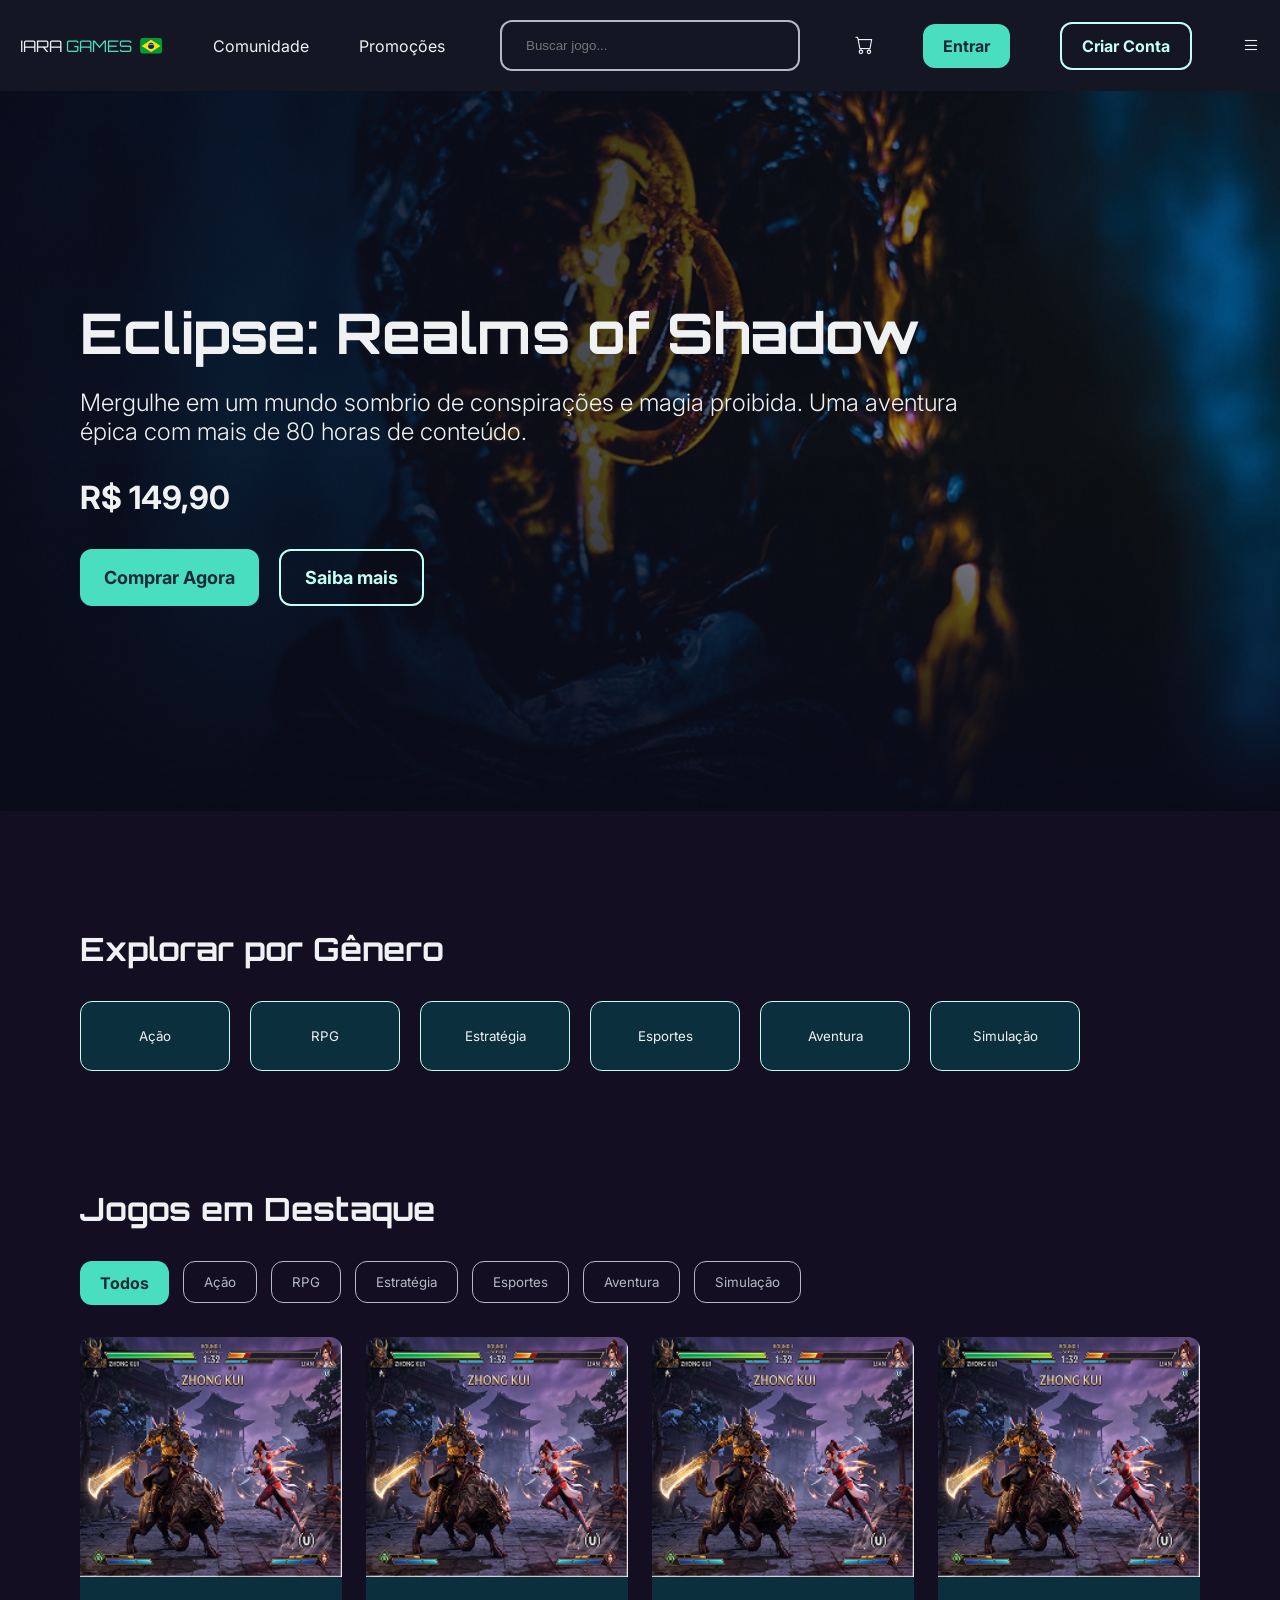
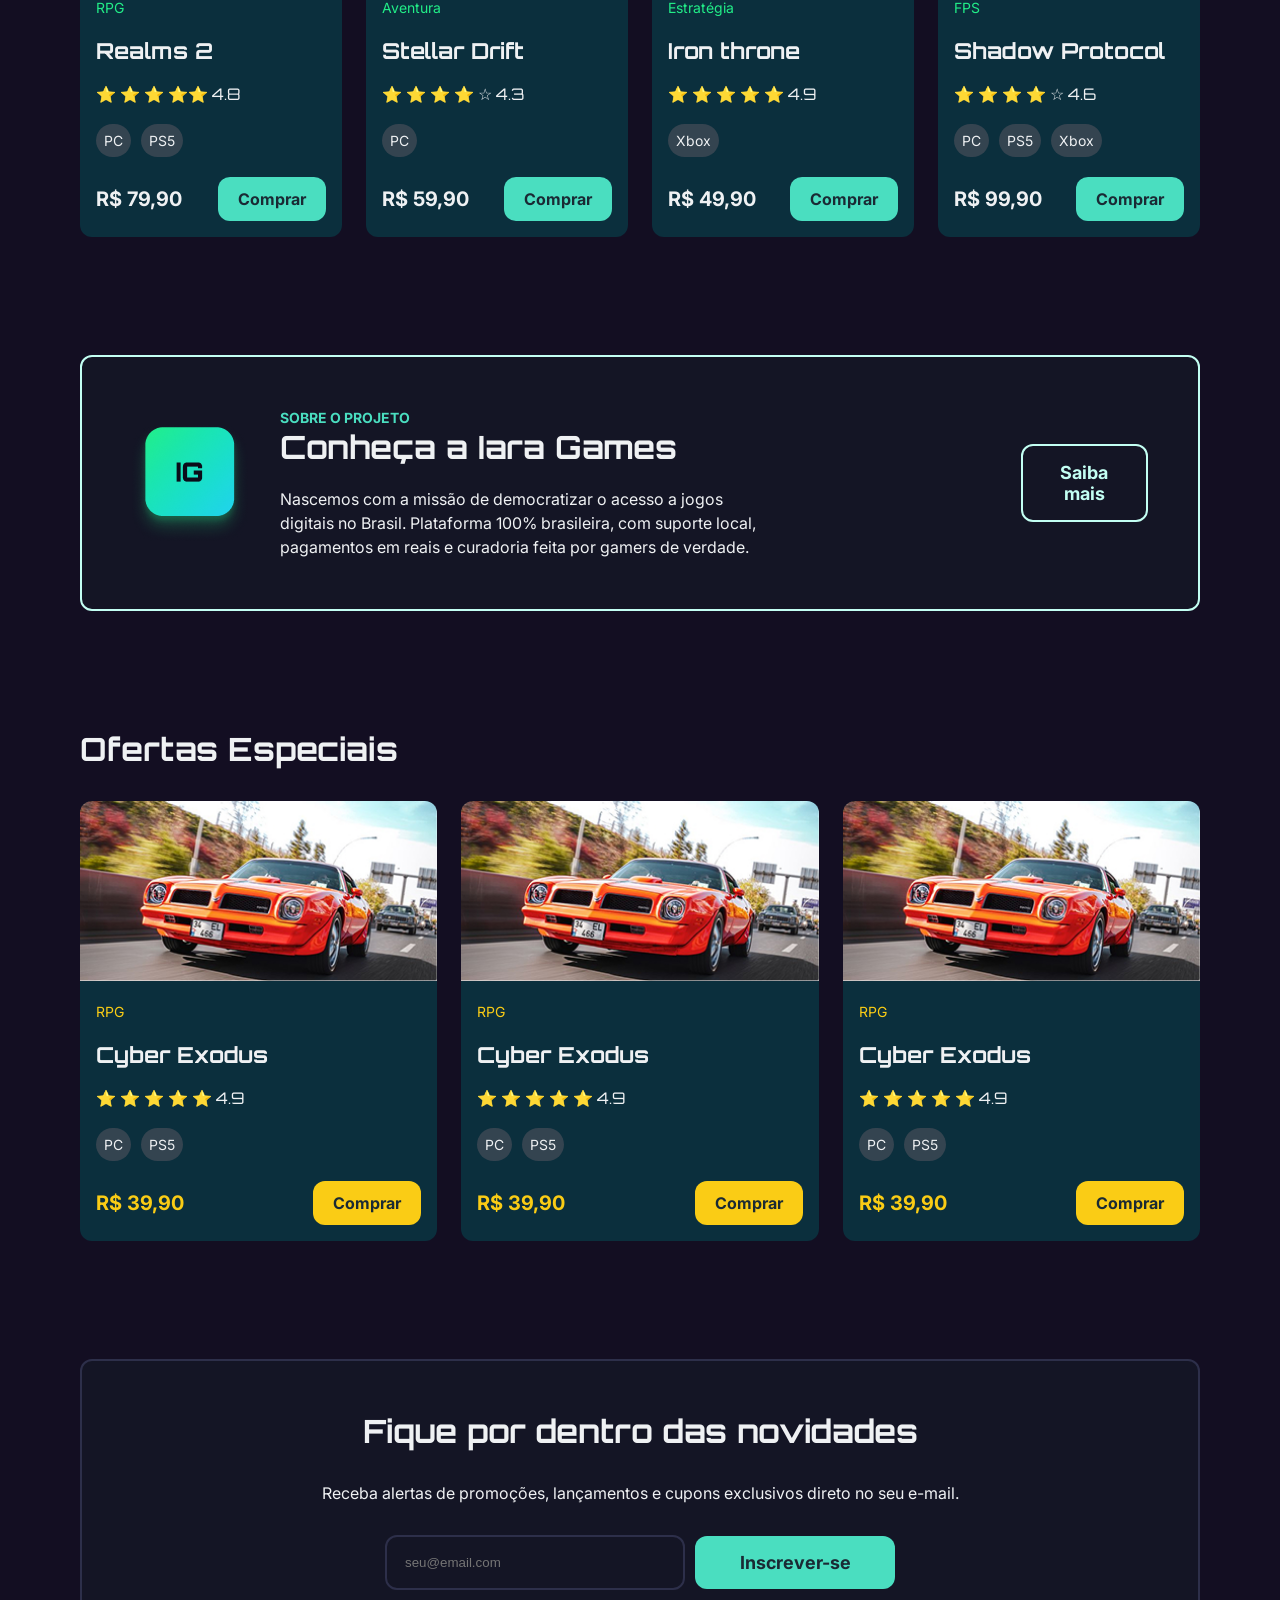
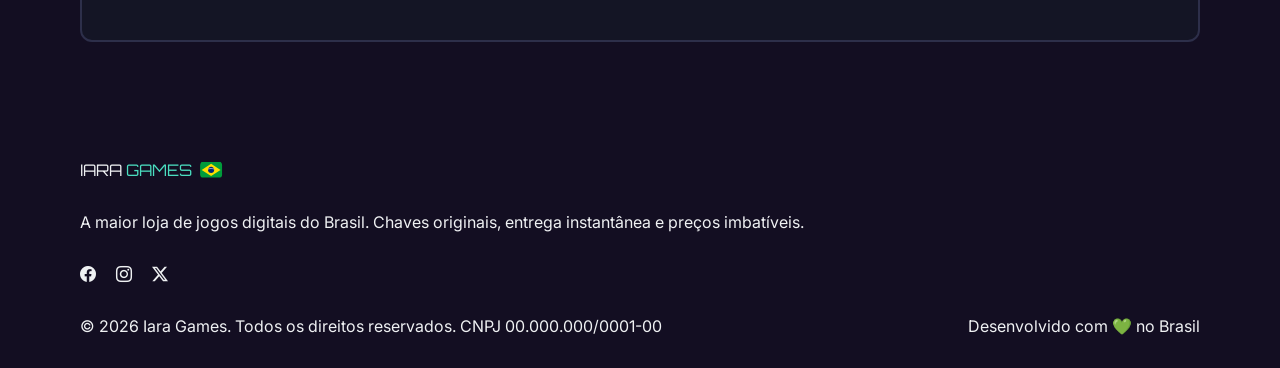
==== commit fe90cfc4: "Estilização e estrutação final da fase 1 do projeto" ====
--- a/index.html
+++ b/index.html
@@ -23,12 +23,14 @@
                 </div>
                 <a href="./em_desenvolvimento.html">Comunidade</a>
                 <a href="./em_desenvolvimento.html">Promoções</a>
+            </div>
+            <div>
                 <input class="input-search" type="search" placeholder="Buscar jogo...">
             </div>
             <div class="container-header">
                 <i class="bi bi-cart icone-btn"></i>
+                <button class="btn-primary">Entrar</button>
                 <button class="btn-secondary">Criar Conta</button>
-                <button class="btn-primary">Entrar</button>
                 <i class="bi bi-list icone-btn"></i>
             </div>
         </nav>
@@ -206,7 +208,7 @@
                             </div>
                             <h3>Cyber Exodus</h3>
                             <div class="avaliação">
-                        <span class="estrelas">⭐ ⭐ ⭐ ⭐⭐ </span>
+                        <span class="estrelas">⭐ ⭐ ⭐ ⭐ ⭐</span>
                         <span class="nota">4.9</span>
                         </div>
                             <div class="destaques-plataformas"> 
--- a/assets/style.css
+++ b/assets/style.css
@@ -64,7 +64,8 @@
     --button-semibold: 18px;
 
     /* Padding */
-    --padding-primary: 8px 18px;
+    --padding-primary: 16px 24px;
+    --padding-secondary: 12px 20px;
     --padding-input-secondary: 18px;
 }
 
@@ -119,20 +120,34 @@
     background-color: var(--color-primary);
     color: var(--color-grey600);
     border-radius: var(--radius-sm);
-    padding: var(--padding-primary);
+    padding: var(--padding-secondary);
     border: none;
     font-weight: bold;
     cursor: pointer;
+    font-size: var(--fonte-size-body);
+    /* Propriedade responsável por animar a transição */
+    transition: background-color 0.3s ease;
+}
+
+.btn-primary:hover{
+    background-color: #5df0d2;
 }
 
 .btn-secondary{
     background:none;
     color: var(--color-terciary);
     border-radius: var(--radius-sm);
-    padding: var(--padding-primary);
-    border: var(--border-width) solid var(--color-terciary) ;
+    padding: var(--padding-secondary);
+    border: var(--border-width) solid var(--color-terciary);
+    font-size: var(--fonte-size-body);
     font-weight: bold;
     cursor: pointer;
+
+    transition: background-color 0.3s ease;
+}
+
+.btn-secondary:hover{
+    background-color: var(--color-secondary);
 }
 
 .sessao-main{
@@ -192,6 +207,7 @@
 .icone-btn{
     color: var(--color-grey100);
     cursor: pointer;
+    font-size: var(--button-semibold);
 }
 
 
@@ -234,14 +250,17 @@
 }
 
 .hero-btn{
-    font-size: var(--button-font-size);
-    padding: 12px 24px;
+    /* font-size: var(--button-font-size);
+    padding: 12px 24px; */
+    font-size: var(--button-semibold);
+    /* width: 200px; */
+    padding: 16px 24px;
 }
 
 /* Sessão de Generos */
 .generos-lista{
     display: flex;
-    gap: var(--spacing-cards);
+    gap: var(--spacing-md);
     padding: 0
 }
 
@@ -249,9 +268,16 @@
     border: 1px solid var(--color-terciary);
     color: var(--color-grey100);
     background-color: var(--color-secondary);
-    padding: var(--spacing-md);
+    padding: var(--padding-primary);
     border-radius: var(--radius-sm);
     cursor: pointer;
+    transition: background-color 0.3s ease;
+    width: 150px;
+    height: 70px;
+}
+
+.generos-lista button:hover{
+    background-color: #104458;
 }
 
 /* Sessão de Jogos em Destaque (aproveitado na sessão de Ofertas Especiais) */
@@ -267,7 +293,7 @@
     color: var(--color-grey300);
     border: 1px solid var(--color-grey300);
     border-radius: var(--radius-sm);
-    padding: var(--padding-primary);
+    padding: var(--padding-secondary);
     cursor: pointer;
 }
 
@@ -279,7 +305,7 @@
 
 .destaques-jogos-lista li{
     background-color: var(--color-secondary);
-    width: 250px;
+    width: 33%;
     border-radius: var(--radius-sm);
     overflow: hidden;
 }
@@ -363,14 +389,19 @@
 }
 
 .sobre-projeto-btn{
-    font-size: 20px;
-    width: 300px;
+    width: 200px;
+    font-size: var(--button-semibold);
     padding: 16px 24px;
 }
 
 /* Sessao de ofertas especiais */
 .promocao{
     background-color: #FACC15;
+    transition: background-color 0.3s ease;
+}
+
+.promocao:hover{
+    background-color: #ffe167;
 }
 
 .label-promocao{
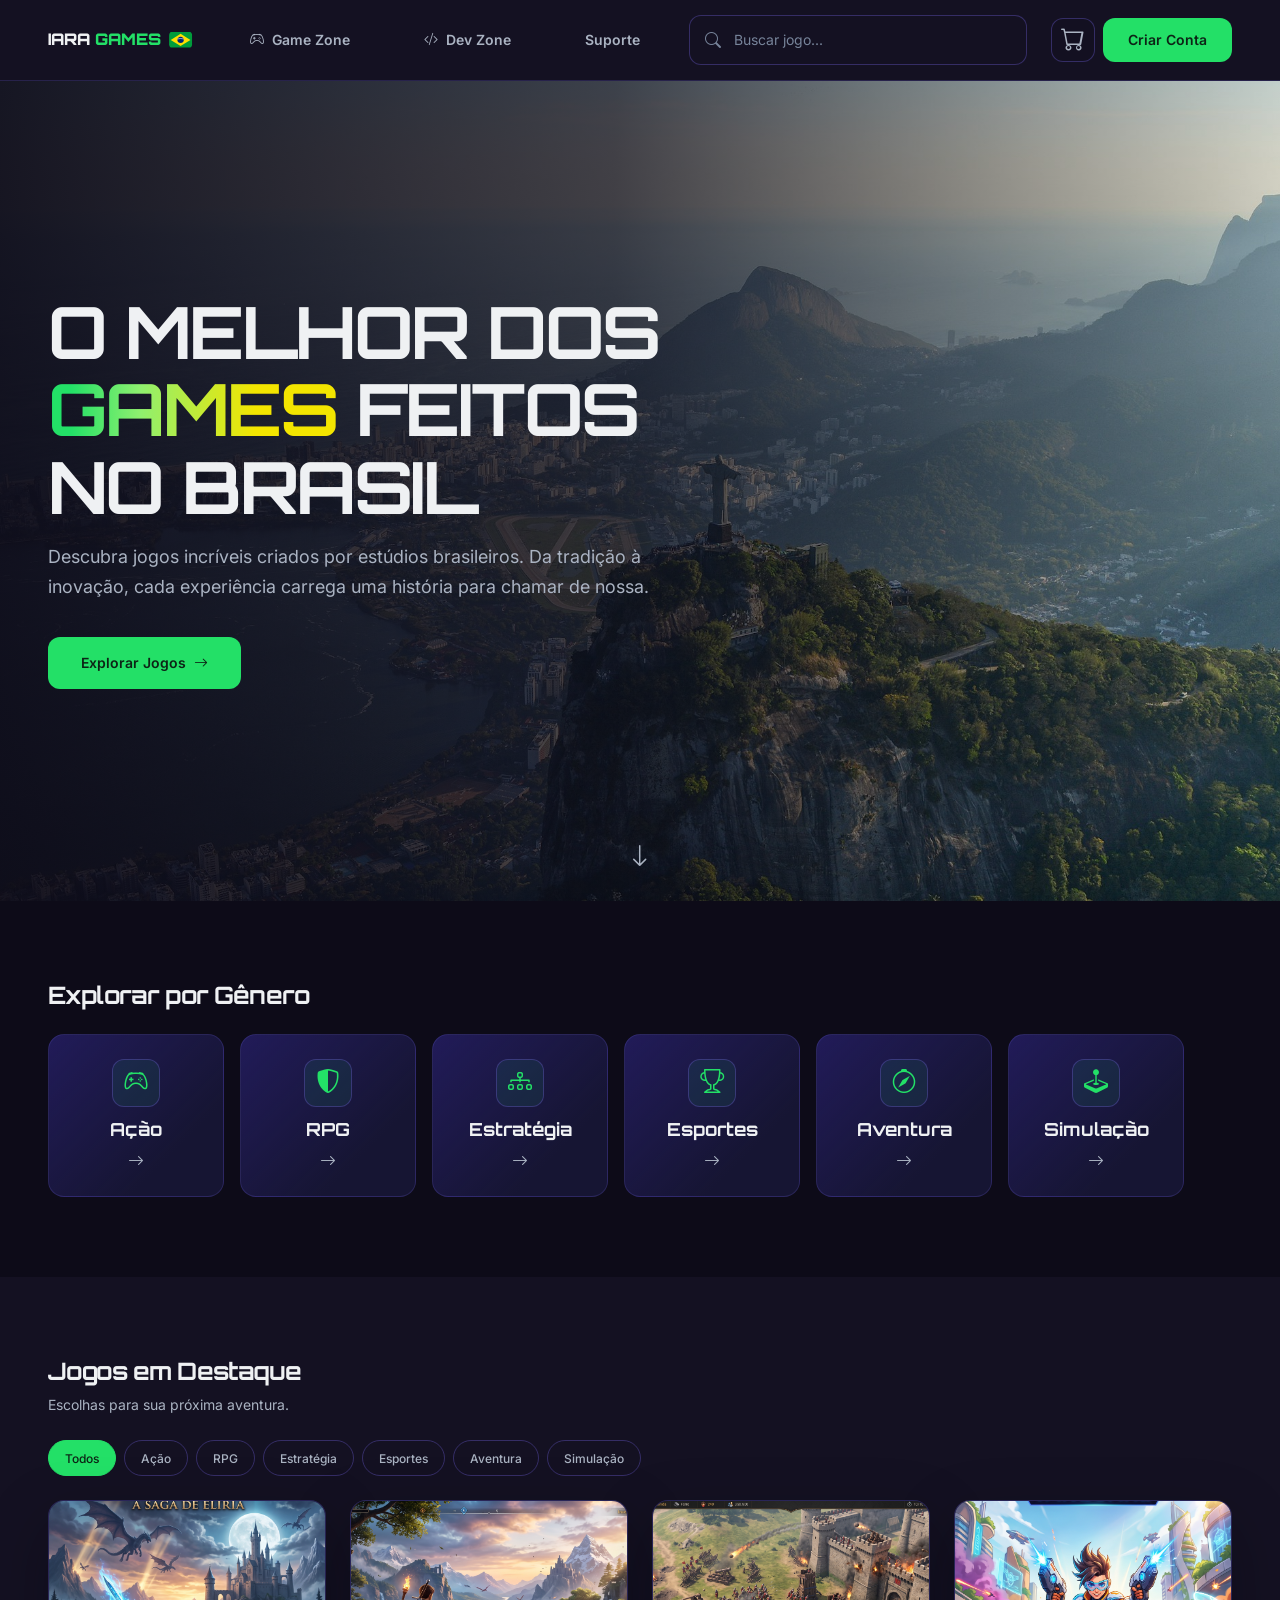
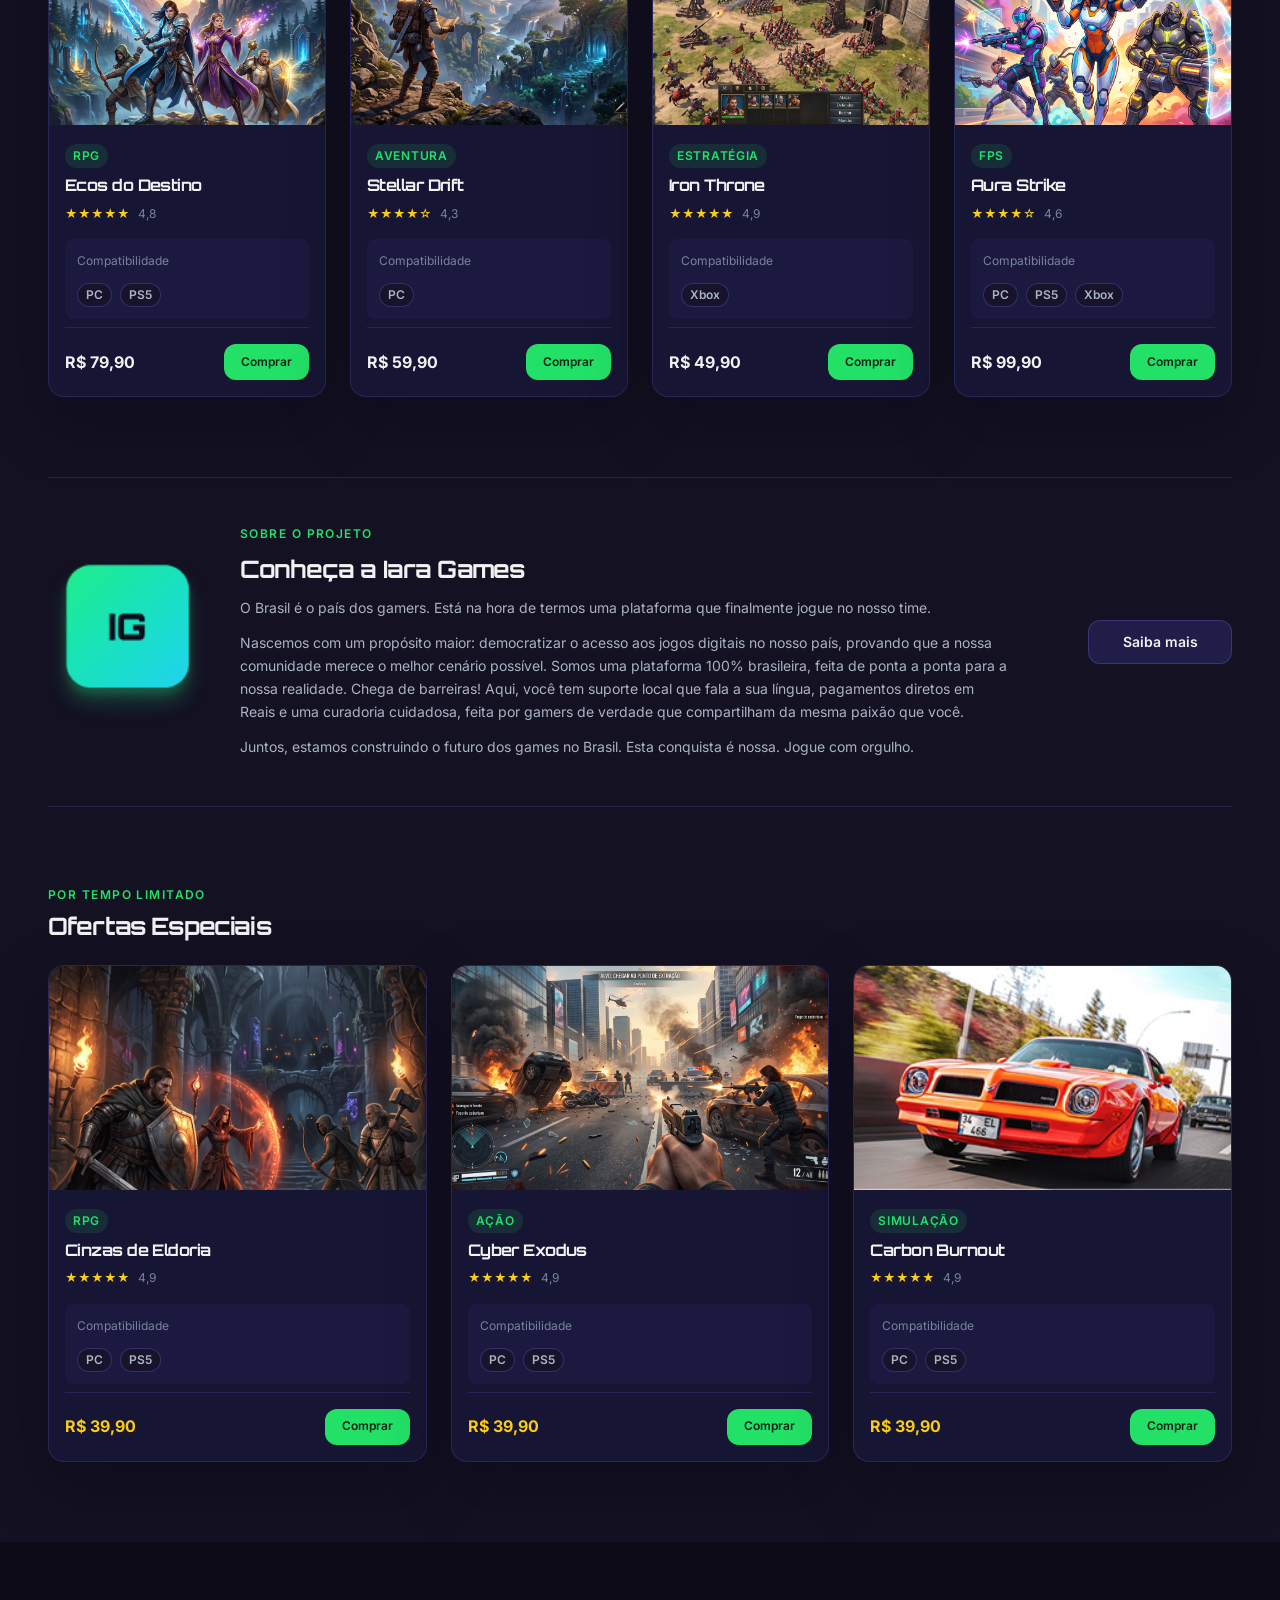
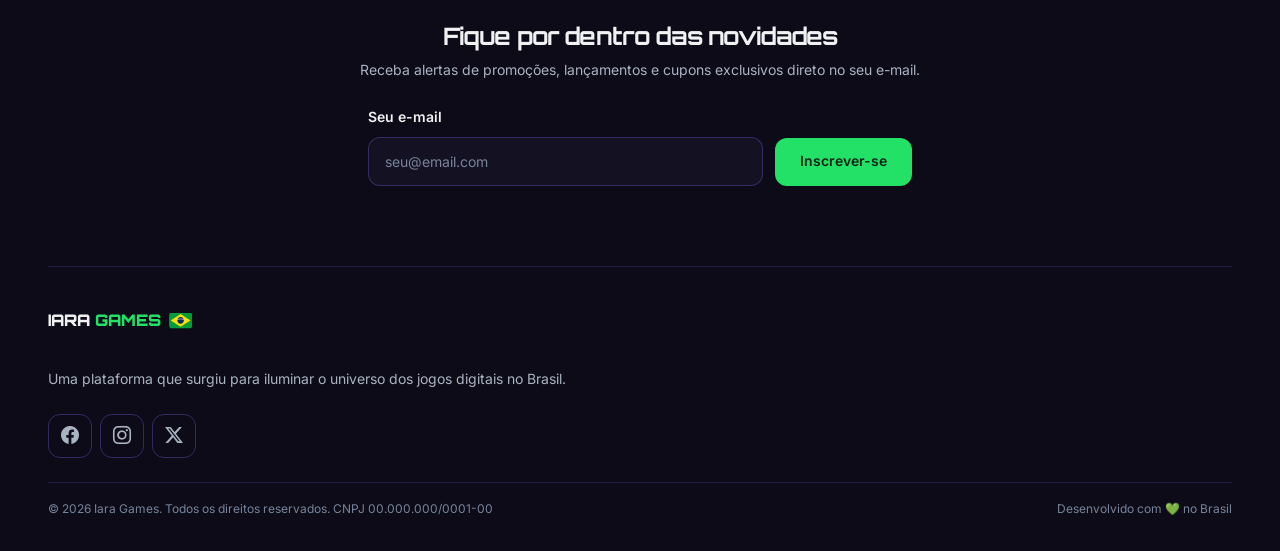
==== commit 352a4195: "Sprint 02 - Melhorias de design, estruturação, UX e novas páginas (suporte e criar conta)" ====
--- a/index.html
+++ b/index.html
@@ -3,297 +3,345 @@
 <head>
     <meta charset="UTF-8">
     <meta name="viewport" content="width=device-width, initial-scale=1.0">
+    <link rel="stylesheet" href="./assets/animations.css">
+    <link rel="stylesheet" href="./assets/root.css">
     <link rel="stylesheet" href="./assets/style.css">
     <link rel="stylesheet" href="https://cdn.jsdelivr.net/npm/bootstrap-icons@1.13.1/font/bootstrap-icons.min.css">
 
-    <!-- link fonte -->
     <link rel="preconnect" href="https://fonts.googleapis.com">
     <link rel="preconnect" href="https://fonts.gstatic.com" crossorigin>
-    <link href="https://fonts.googleapis.com/css2?family=Inter:ital,opsz,wght@0,14..32,100..900;1,14..32,100..900&family=Momo+Trust+Display&family=Montserrat:ital,wght@0,100..900;1,100..900&family=Orbitron:wght@400..900&display=swap" rel="stylesheet">
+    <link href="https://fonts.googleapis.com/css2?family=Inter:wght@400;500;600;700&family=Orbitron:wght@700;900&display=swap" rel="stylesheet">
 
     <title>Projeto Iara Games</title>
 </head>
 <body>
     <header class="header">
-        <nav class="navegacao">
+        <nav class="navegacao" aria-label="Navegação principal">
             <div class="container-header">
-                <div class="container-logo">
+                <a class="container-logo" href="./index.html" aria-label="Iara Games, página inicial">
                     <p class="titulo-logo">IARA <span class="destaque-titulo">GAMES</span></p>
                     <img src="./assets/imagens/flag_brasil.svg" alt="Bandeira do Brasil">
+                </a>
+                <div class="nav-links">
+                    <button class="btn-ghost"><i class="bi bi-controller" aria-hidden="true"></i> Game Zone</button>
+                    <button class="btn-ghost"><i class="bi bi-code-slash" aria-hidden="true"></i> Dev Zone</button>
+                    <a class="btn-ghost" href="./Suporte iara/suporte.html">Suporte</a>
                 </div>
-                <a href="./em_desenvolvimento.html">Comunidade</a>
-                <a href="./em_desenvolvimento.html">Promoções</a>
-            </div>
-            <div>
-                <input class="input-search" type="search" placeholder="Buscar jogo...">
-            </div>
-            <div class="container-header">
-                <i class="bi bi-cart icone-btn"></i>
-                <button class="btn-primary">Entrar</button>
-                <button class="btn-secondary">Criar Conta</button>
-                <i class="bi bi-list icone-btn"></i>
+            </div>
+            <div class="header-search">
+                <label class="visually-hidden" for="game-search">Buscar jogos</label>
+                <i class="bi bi-search" aria-hidden="true"></i>
+                <input class="input-search" id="game-search" type="search" placeholder="Buscar jogo...">
+            </div>
+            <div class="header-actions">
+                <a class="icon-button" href="./em_desenvolvimento.html" aria-label="Carrinho de compras">
+                    <i class="bi bi-cart" aria-hidden="true"></i>
+                </a>
+                <a href="./pagina_criar_conta/criar_conta.html" class="btn-primary">Criar Conta</a>
             </div>
         </nav>
     </header>
     
     <main>
         <section class="hero">
-            <h1 class="hero-title">Eclipse: Realms of Shadow</h1>
-            <p class="hero-description">Mergulhe em um mundo sombrio de conspirações e magia proibida. Uma aventura épica com mais de 80 horas de conteúdo.</p>
-            <p class="hero-price">R$ 149,90</p>
+            <h1 class="hero-title">O MELHOR DOS <span class="destaque-colorido-brasil">GAMES</span> FEITOS NO BRASIL</h1>
+            <p class="hero-description">
+                Descubra jogos incríveis criados por estúdios brasileiros. Da tradição à inovação, cada experiência carrega uma história para chamar de nossa.
+            </p>
             <div class="hero-buttons">
-                <button class="btn-primary hero-btn">Comprar Agora</button>
-                <button class="btn-secondary hero-btn">Saiba mais</button>
-            </div>
-        </section>
-
-        <section class="sessao-main generos">
-            <h2>Explorar por Gênero</h2>
-            <ul class="generos-lista">
-                <li>
-                    <button>Ação</button>
-                </li>
-                <li>
-                    <button>RPG</button>
-                </li>
-                <li>
-                    <button>Estratégia</button>
-                </li>
-                <li>
-                    <button>Esportes</button>
-                </li>
-                <li>
-                    <button>Aventura</button>
-                </li>
-                <li>
-                    <button>Simulação</button>
-                </li>
-            </ul>
-        </section>
-
-        <section class="sessao-main">
-            <h2>Jogos em Destaque</h2>
-            <div>
-                <ul class="destaques-generos-lista">
-                    <li>
-                        <button class="btn-primary">Todos</button>
-                    </li>
-                    <li>
-                        <button class="btn-genero-destaque">Ação</button>
-                    </li>
-                    <li>
-                        <button class="btn-genero-destaque">RPG</button>
-                    </li>
-                    <li>
-                        <button class="btn-genero-destaque">Estratégia</button>
-                    </li>
-                    <li>
-                        <button class="btn-genero-destaque">Esportes</button>
-                    </li>
-                    <li>
-                        <button class="btn-genero-destaque">Aventura</button>
-                    </li>
-                    <li>
-                        <button class="btn-genero-destaque">Simulação</button>
+                <button class="btn-primary hero-btn" type="button">Explorar Jogos <i class="bi bi-arrow-right" aria-hidden="true"></i></button>
+            </div>
+
+            <!-- Seta que aponta para baixo -->
+            <div class="hero-arrow">
+                <i class="bi bi-arrow-down" aria-hidden="true"></i>
+            </div>
+        </section>
+
+        <section class="section-band section-band--deep" aria-labelledby="genres-title">
+            <div class="section-inner generos">
+                <header class="section-header">
+                    <div class="section-heading-group">
+                        <h2 id="genres-title">Explorar por Gênero</h2>
+                    </div>
+                </header>
+                <ul class="generos-lista">
+                    <li>
+                        <button class="genre-card" type="button"><span class="genre-icon"><i class="bi bi-controller" aria-hidden="true"></i></span><span>Ação</span><i class="bi bi-arrow-right genre-arrow" aria-hidden="true"></i></button>
+                    </li>
+                    <li>
+                        <button class="genre-card" type="button"><span class="genre-icon"><i class="bi bi-shield-shaded" aria-hidden="true"></i></span><span>RPG</span><i class="bi bi-arrow-right genre-arrow" aria-hidden="true"></i></button>
+                    </li>
+                    <li>
+                        <button class="genre-card" type="button"><span class="genre-icon"><i class="bi bi-diagram-3" aria-hidden="true"></i></span><span>Estratégia</span><i class="bi bi-arrow-right genre-arrow" aria-hidden="true"></i></button>
+                    </li>
+                    <li>
+                        <button class="genre-card" type="button"><span class="genre-icon"><i class="bi bi-trophy" aria-hidden="true"></i></span><span>Esportes</span><i class="bi bi-arrow-right genre-arrow" aria-hidden="true"></i></button>
+                    </li>
+                    <li>
+                        <button class="genre-card" type="button"><span class="genre-icon"><i class="bi bi-compass" aria-hidden="true"></i></span><span>Aventura</span><i class="bi bi-arrow-right genre-arrow" aria-hidden="true"></i></button>
+                    </li>
+                    <li>
+                        <button class="genre-card" type="button"><span class="genre-icon"><i class="bi bi-joystick" aria-hidden="true"></i></span><span>Simulação</span><i class="bi bi-arrow-right genre-arrow" aria-hidden="true"></i></button>
                     </li>
                 </ul>
-                <ul class="destaques-jogos-lista">
-                    <li>
-                        <img src="./assets/imagens/card_vertical.jpg" alt="jogo de luta">
-                        <div class="destaques-conteiner-card">
+            </div>
+        </section>
+
+        <section class="sessao-main" aria-labelledby="featured-title">
+            <header class="section-header">
+                <div class="section-heading-group">
+                    <h2 id="featured-title">Jogos em Destaque</h2>
+                    <p class="section-description">Escolhas para sua próxima aventura.</p>
+                </div>
+            </header>
+            <div class="catalog-controls">
+                <ul class="destaques-generos-lista" role="group" aria-label="Filtrar jogos por gênero" data-filter-group>
+                    <li>
+                        <button class="filter-chip is-selected" type="button" aria-pressed="true">Todos</button>
+                    </li>
+                    <li>
+                        <button class="filter-chip" type="button" aria-pressed="false">Ação</button>
+                    </li>
+                    <li>
+                        <button class="filter-chip" type="button" aria-pressed="false">RPG</button>
+                    </li>
+                    <li>
+                        <button class="filter-chip" type="button" aria-pressed="false">Estratégia</button>
+                    </li>
+                    <li>
+                        <button class="filter-chip" type="button" aria-pressed="false">Esportes</button>
+                    </li>
+                    <li>
+                        <button class="filter-chip" type="button" aria-pressed="false">Aventura</button>
+                    </li>
+                    <li>
+                        <button class="filter-chip" type="button" aria-pressed="false">Simulação</button>
+                    </li>
+                </ul>
+                <ul class="destaques-jogos-lista" aria-label="Jogos em destaque">
+                    <li>
+                        <article class="game-card">
+                            <img src="./assets/imagens/jogo_rpg.jpeg" alt="Ecos do Destino">
+                            <div class="destaques-conteiner-card">
                             <div>
                                 <span class="badge-genero">RPG</span>
                             </div>
-                        
-                            <h3>Realms 2</h3>
-                            <div class="avaliação">
-                        <span class="estrelas">⭐ ⭐ ⭐ ⭐⭐ </span>
-                        <span class="nota">4.8</span>
-                        </div>
+                            <h3>Ecos do Destino</h3>
+                            <div class="avaliação">
+                                <span class="estrelas" aria-hidden="true">★★★★★</span>
+                                <span class="nota">4,8</span>
+                            </div>
+                            <div class="game-specs">
+                                <span class="specs-label">Compatibilidade</span>
                             <div class="destaques-plataformas">
-                                <span>PC</span>
-                                <span>PS5</span> 
+                                <span class="platform-badge">PC</span>
+                                <span class="platform-badge">PS5</span>
+                            </div>
                             </div>
                             <div class="destaques-btns">
                                 <p>R$ 79,90</p>
-                                <button class="btn-primary">Comprar</button>
-                            </div>
-                        </div>   
-                    </li>
-                    <li>
-                        <img src="./assets/imagens/card_vertical.jpg" alt="jogo de luta">
-                        <div class="destaques-conteiner-card">
+                                <button class="btn-primary btn-small" type="button">Comprar</button>
+                            </div>
+                            </div>
+                        </article>
+                    </li>
+                    <li>
+                        <article class="game-card">
+                            <img src="./assets/imagens/jogo_aventura.jpeg" alt="Stellar Drift">
+                            <div class="destaques-conteiner-card">
                             <div>
                                 <span class="badge-genero">Aventura</span>
                             </div>
-                            
                             <h3>Stellar Drift</h3>
                             <div class="avaliação">
-                        <span class="estrelas">⭐ ⭐ ⭐ ⭐ ☆</span>
-                        <span class="nota">4.3</span>
-                        </div>
-                            <div class="destaques-plataformas"> 
-                                <span>PC</span> 
+                                <span class="estrelas" aria-hidden="true">★★★★☆</span>
+                                <span class="nota">4,3</span>
+                            </div>
+                            <div class="game-specs">
+                                <span class="specs-label">Compatibilidade</span>
+                                <div class="destaques-plataformas"><span class="platform-badge">PC</span></div>
                             </div>
                             <div class="destaques-btns">
                                 <p>R$ 59,90</p>
-                                <button class="btn-primary">Comprar</button>
-                            </div>
-                        </div>
-                    </li>
-                    <li>
-                        <img src="./assets/imagens/card_vertical.jpg" alt="jogo de luta">
-                        <div class="destaques-conteiner-card">
+                                <button class="btn-primary btn-small" type="button">Comprar</button>
+                            </div>
+                            </div>
+                        </article>
+                    </li>
+                    <li>
+                        <article class="game-card">
+                            <img src="./assets/imagens/jogo_estrategia.jpeg" alt="Iron Throne">
+                            <div class="destaques-conteiner-card">
                             <div>
                                 <span class="badge-genero">Estratégia</span>
                             </div>
-                            <h3>Iron throne</h3>
-                            <div class="avaliação">
-                        <span class="estrelas">⭐ ⭐ ⭐ ⭐ ⭐</span>
-                        <span class="nota">4.9</span>
-                        </div>
-                            <div class="destaques-plataformas"> 
-                                <span>Xbox</span> 
+                            <h3>Iron Throne</h3>
+                            <div class="avaliação">
+                                <span class="estrelas" aria-hidden="true">★★★★★</span>
+                                <span class="nota">4,9</span>
+                            </div>
+                            <div class="game-specs">
+                                <span class="specs-label">Compatibilidade</span>
+                                <div class="destaques-plataformas"><span class="platform-badge">Xbox</span></div>
                             </div>
                             <div class="destaques-btns">
                                 <p>R$ 49,90</p>
-                                <button class="btn-primary">Comprar</button>
-                            </div>
-                        </div>
-                    </li>
-                    <li>
-                        <img src="./assets/imagens/card_vertical.jpg" alt="jogo de luta">
-                        <div class="destaques-conteiner-card">
+                                <button class="btn-primary btn-small" type="button">Comprar</button>
+                            </div>
+                            </div>
+                        </article>
+                    </li>
+                    <li>
+                        <article class="game-card">
+                            <img src="./assets/imagens/jogo_fps.jpeg" alt="Aura Strike">
+                            <div class="destaques-conteiner-card">
                             <div>
                                 <span class="badge-genero">FPS</span>
                             </div>
-                            <h3>Shadow Protocol</h3>
-                            <div class="avaliação">
-                        <span class="estrelas">⭐ ⭐ ⭐ ⭐ ☆</span>
-                        <span class="nota">4.6</span>
-                        </div>
-                            <div class="destaques-plataformas"> 
-                                <span>PC</span>
-                                <span>PS5</span> 
-                                <span>Xbox</span> 
+                            <h3>Aura Strike</h3>
+                            <div class="avaliação">
+                                <span class="estrelas" aria-hidden="true">★★★★☆</span>
+                                <span class="nota">4,6</span>
+                            </div>
+                            <div class="game-specs">
+                                <span class="specs-label">Compatibilidade</span>
+                                <div class="destaques-plataformas">
+                                    <span class="platform-badge">PC</span>
+                                    <span class="platform-badge">PS5</span>
+                                    <span class="platform-badge">Xbox</span>
+                                </div>
                             </div>
                             <div class="destaques-btns">
                                 <p>R$ 99,90</p>
-                                <button class="btn-primary">Comprar</button>
-                            </div>
-                        </div>
+                                <button class="btn-primary btn-small" type="button">Comprar</button>
+                            </div>
+                            </div>
+                        </article>
                     </li>
                 </ul>
             </div>
         </section>
 
-        <section class="sessao-main sobre-projeto">
+        <section class="sessao-main sobre-projeto" aria-labelledby="about-title">
             <img src="./assets/imagens/Logo IG.png" alt="Logo Iara Games">
             <div>
                 <span class="sobre-projeto-badge">Sobre o Projeto</span>
-                <h2 class="sobre-projeto-title">Conheça a Iara Games</h2>
-                <p class="sobre-projeto-description">Nascemos com a missão de democratizar o acesso a jogos digitais no Brasil. Plataforma 100% brasileira, com suporte local, pagamentos em reais e curadoria feita por gamers de verdade.</p>
-            </div>
-            <button class="btn-secondary sobre-projeto-btn">Saiba mais</button>
+                <h2 class="sobre-projeto-title" id="about-title">Conheça a Iara Games</h2>
+                <p class="sobre-projeto-description">O Brasil é o país dos gamers. Está na hora de termos uma plataforma que finalmente jogue no nosso time.</p>
+                <p class="sobre-projeto-description">Nascemos com um propósito maior: democratizar o acesso aos jogos digitais no nosso país, provando que a nossa comunidade merece o melhor cenário possível. Somos uma plataforma 100% brasileira, feita de ponta a ponta para a nossa realidade. Chega de barreiras! Aqui, você tem suporte local que fala a sua língua, pagamentos diretos em Reais e uma curadoria cuidadosa, feita por gamers de verdade que compartilham da mesma paixão que você.</p>
+                <p class="sobre-projeto-description">Juntos, estamos construindo o futuro dos games no Brasil. Esta conquista é nossa. Jogue com orgulho.</p>
+            </div>
+            <button class="btn-secondary sobre-projeto-btn" type="button">Saiba mais</button>
         </section> 
-        <section class="sessao-main">
-            <h2>Ofertas Especiais</h2>
+        <section class="sessao-main" aria-labelledby="offers-title">
+            <header class="section-header">
+                <div class="section-heading-group">
+                    <p class="section-eyebrow">Por tempo limitado</p>
+                    <h2 id="offers-title">Ofertas Especiais</h2>
+                </div>
+            </header>
             <div>
-                <ul class="destaques-jogos-lista">
-                    <li>
-                        <img src="./assets/imagens/card_horizontal.jpg" alt="jogo de luta">
-                        <div class="destaques-conteiner-card">
-                            <div>
-                                <span class="badge-genero label-promocao">RPG</span>
+                <ul class="destaques-jogos-lista lista-ofertas" aria-label="Jogos em oferta">
+                    <li>
+                        <article class="game-card">
+                            <img src="./assets/imagens/jogo_rpg_destaque.jpeg" alt="Cinzas de Eldoria">
+                            <div class="destaques-conteiner-card">
+                            <div>
+                                <span class="badge-genero">RPG</span>
+                            </div>
+                            <h3>Cinzas de Eldoria</h3>
+                            <div class="avaliação">
+                                <span class="estrelas" aria-hidden="true">★★★★★</span>
+                                <span class="nota">4,9</span>
+                            </div>
+                            <div class="game-specs"><span class="specs-label">Compatibilidade</span><div class="destaques-plataformas"><span class="platform-badge">PC</span><span class="platform-badge">PS5</span></div></div>
+                            <div class="destaques-btns">
+                                <p class="offer-price">R$ 39,90</p>
+                                <button class="btn-primary btn-small" type="button">Comprar</button>
+                            </div>
+                            </div>
+                        </article>
+                    </li>
+                    <li>
+                        <article class="game-card">
+                            <img src="./assets/imagens/jogo_acao_destaque.jpeg" alt="Cyber Exodus">
+                            <div class="destaques-conteiner-card">
+                            <div>
+                                <span class="badge-genero">AÇÃO</span>
                             </div>
                             <h3>Cyber Exodus</h3>
                             <div class="avaliação">
-                        <span class="estrelas">⭐ ⭐ ⭐ ⭐ ⭐</span>
-                        <span class="nota">4.9</span>
-                        </div>
-                            <div class="destaques-plataformas"> 
-                                <span>PC</span>
-                                <span>PS5</span> 
-                            </div>
-                            <div class="destaques-btns">
-                                <p class="label-promocao">R$ 39,90</p>
-                                <button class="btn-primary promocao">Comprar</button>
-                            </div>
-                        </div>
-                    </li>
-                    <li>
-                        <img src="./assets/imagens/card_horizontal.jpg" alt="jogo de luta">
-                        <div class="destaques-conteiner-card">
-                            <div>
-                                <span class="badge-genero label-promocao">RPG</span>
-                            </div>
-                            <h3>Cyber Exodus</h3>
-                            <div class="avaliação">
-                        <span class="estrelas">⭐ ⭐ ⭐ ⭐ ⭐</span>
-                        <span class="nota">4.9</span>
-                        </div>
-                            <div class="destaques-plataformas"> 
-                                <span>PC</span>
-                                <span>PS5</span> 
-                            </div>
-                            <div class="destaques-btns">
-                                <p class="label-promocao">R$ 39,90</p>
-                                <button class="btn-primary promocao">Comprar</button>
-                            </div>
-                        </div>
-                    </li>
-                    <li>
-                        <img src="./assets/imagens/card_horizontal.jpg" alt="jogo de luta">
-                        <div class="destaques-conteiner-card">
-                            <div>
-                                <span class="badge-genero label-promocao">RPG</span>
-                            </div>
-                            <h3>Cyber Exodus</h3>
-                            <div class="avaliação">
-                        <span class="estrelas">⭐ ⭐ ⭐ ⭐ ⭐</span>
-                        <span class="nota">4.9</span>
-                        </div>
-                            <div class="destaques-plataformas"> 
-                                <span>PC</span>
-                                <span>PS5</span> 
-                            </div>
-                            <div class="destaques-btns">
-                                <p class="label-promocao">R$ 39,90</p>
-                                <button class="btn-primary promocao">Comprar</button>
-                            </div>
-                        </div>
+                                <span class="estrelas" aria-hidden="true">★★★★★</span>
+                                <span class="nota">4,9</span>
+                            </div>
+                            <div class="game-specs"><span class="specs-label">Compatibilidade</span><div class="destaques-plataformas"><span class="platform-badge">PC</span><span class="platform-badge">PS5</span></div></div>
+                            <div class="destaques-btns">
+                                <p class="offer-price">R$ 39,90</p>
+                                <button class="btn-primary btn-small" type="button">Comprar</button>
+                            </div>
+                            </div>
+                        </article>
+                    </li>
+                    <li>
+                        <article class="game-card">
+                            <img src="./assets/imagens/card_horizontal.jpg" alt="Carbon Burnout">
+                            <div class="destaques-conteiner-card">
+                            <div>
+                                <span class="badge-genero">SIMULAÇÃO</span>
+                            </div>
+                            <h3>Carbon Burnout</h3>
+                            <div class="avaliação">
+                                <span class="estrelas" aria-hidden="true">★★★★★</span>
+                                <span class="nota">4,9</span>
+                            </div>
+                            <div class="game-specs"><span class="specs-label">Compatibilidade</span><div class="destaques-plataformas"><span class="platform-badge">PC</span><span class="platform-badge">PS5</span></div></div>
+                            <div class="destaques-btns">
+                                <p class="offer-price">R$ 39,90</p>
+                                <button class="btn-primary btn-small" type="button">Comprar</button>
+                            </div>
+                            </div>
+                        </article>
                     </li>
                     
                 </ul>
             </div>
         </section>
 
-        <section class="sessao-main newsletter">
-            <h2>Fique por dentro das novidades</h2>
-            <p class="newsletter-description">Receba alertas de promoções, lançamentos e cupons exclusivos direto no seu e-mail.</p>
-            <div class="newsletter-form-container">
-                <input class="input-email" type="email" placeholder="seu@email.com">
-                <button class="btn-primary newsletter-btn">Inscrever-se</button>
+        <section class="section-band section-band--deep" aria-labelledby="newsletter-title">
+            <div class="section-inner newsletter">
+                <h2 id="newsletter-title">Fique por dentro das novidades</h2>
+                <p class="newsletter-description">Receba alertas de promoções, lançamentos e cupons exclusivos direto no seu e-mail.</p>
+                <div class="newsletter-form-container">
+                    <div class="newsletter-field">
+                        <label class="input-label" for="newsletter-email">Seu e-mail</label>
+                        <input class="input-email" id="newsletter-email" type="email" autocomplete="email" placeholder="seu@email.com">
+                    </div>
+                    <button class="btn-primary newsletter-btn" type="button">Inscrever-se</button>
+                </div>
             </div>
         </section>
     </main>
-    <footer class="footer">
-        <div class="container-logo">
-            <p class="titulo-logo">IARA <span class="destaque-titulo">GAMES</span></p>
-            <img src="./assets/imagens/flag_brasil.svg" alt="Bandeira do Brasil">
-        </div>
-        <p>A maior loja de jogos digitais do Brasil. Chaves originais, entrega instantânea e preços imbatíveis. </p>
-        <!-- icones de rede sociais -->
-        <ul class="lista-midias">
-            <li><a href="#" target="_blank"><i class="bi bi-facebook"></i></a></li>
-            <li><a href="#" target="_blank"><i class="bi bi-instagram"></i></a></li>
-            <li><a href="#" target="_blank"><i class="bi bi-twitter-x"></i></a></li>
-        </ul>
-        <div class="copy-container">
-            <p>© 2026 Iara Games. Todos os direitos reservados. CNPJ 00.000.000/0001-00</p>
-            <p>Desenvolvido com 💚 no Brasil</p>
+    <footer class="section-band section-band--deep footer">
+        <div class="section-inner footer-content">
+            <div class="container-logo">
+                <p class="titulo-logo">IARA <span class="destaque-titulo">GAMES</span></p>
+                <img src="./assets/imagens/flag_brasil.svg" alt="Bandeira do Brasil">
+            </div>
+            <!-- Mensagem incentivadora do proposito da marca -->
+            <p>Uma plataforma que surgiu para iluminar o universo dos jogos digitais no Brasil.</p>
+            <!-- icones de rede sociais -->
+            <ul class="lista-midias">
+                <li><a href="./em_desenvolvimento.html" aria-label="Facebook da Iara Games"><i class="bi bi-facebook" aria-hidden="true"></i></a></li>
+                <li><a href="./em_desenvolvimento.html" aria-label="Instagram da Iara Games"><i class="bi bi-instagram" aria-hidden="true"></i></a></li>
+                <li><a href="./em_desenvolvimento.html" aria-label="X da Iara Games"><i class="bi bi-twitter-x" aria-hidden="true"></i></a></li>
+            </ul>
+            <div class="copy-container">
+                <p>© 2026 Iara Games. Todos os direitos reservados. CNPJ 00.000.000/0001-00</p>
+                <p>Desenvolvido com 💚 no Brasil</p>
+            </div>
         </div>
     </footer>
-    <script src="https://cdn.jsdelivr.net/npm/bootstrap@5.3.8/dist/js/bootstrap.bundle.min.js"></script>
+    <script src="./assets/home.js" defer></script>
 </body>
 </html>
--- a/assets/animations.css
+++ b/assets/animations.css
@@ -0,0 +1,9 @@
+/* Movimento vertical suave, sem quique */
+@keyframes bounce {
+  0%, 100% {
+    transform: translateY(0);
+  }
+  50% {
+    transform: translateY(-10px);
+  }
+}
--- a/assets/root.css
+++ b/assets/root.css
@@ -0,0 +1,221 @@
+:root {
+  color-scheme: dark;
+
+  /* ========================================
+     COLORS — BRAND
+     ======================================== */
+
+  --color-brand-primary: #23e067;
+  --color-brand-primary-hover: #43e77e;
+  --color-brand-primary-pressed: #1fc75c;
+  --color-on-primary: #0d2416;
+  --color-brand-primary-subtle: rgba(35, 224, 103, 0.08);
+  --color-brand-primary-soft: rgba(35, 224, 103, 0.12);
+  --color-brand-primary-decoration: rgba(35, 224, 103, 0.18);
+
+  --color-accent-secondary: #2e2285;
+  --color-accent-secondary-soft: #4738aa;
+  --color-accent-secondary-wash: rgba(46, 34, 133, 0.46);
+
+  /* ========================================
+     COLORS — BACKGROUNDS AND SURFACES
+     ======================================== */
+
+  --color-bg-canvas: #141122;
+  --color-bg-deep: #0d0b18;
+
+  --color-surface-raised: #161533;
+  --color-surface-overlay: #1c1940;
+  --color-surface-subtle: #201d48;
+  --color-icon-button-bg: rgba(20, 17, 34, 0.78);
+  --color-surface-neutral-bg: rgba(20, 17, 34, 0.68);
+
+  /* ========================================
+     COLORS — BORDERS
+     ======================================== */
+
+  --color-border-subtle: rgba(92, 79, 181, 0.28);
+  --color-border-default: rgba(92, 79, 181, 0.46);
+  --color-border-focus: #23e067;
+
+  /* ========================================
+     COLORS — TEXT
+     ======================================== */
+
+  --color-text-primary: #eff1f3;
+  --color-text-secondary: #aab3c2;
+  --color-text-muted: #77849a;
+  --color-text-brand: #23e067;
+  --color-text-colorful-brazil: linear-gradient(90deg, #23E067 8%, #8FF06F 32%, #F3E500 72%);
+
+  /* ========================================
+     COLORS — FEEDBACK
+     ======================================== */
+
+  --color-feedback-warning: #facc15;
+  --color-feedback-danger: #ff6b81;
+
+  /* ========================================
+     TYPOGRAPHY — FONT FAMILIES
+     ======================================== */
+
+  --font-family-display: 'Orbitron', sans-serif;
+
+  --font-family-body: 'Inter', sans-serif;
+
+  /* ========================================
+     TYPOGRAPHY — FONT WEIGHTS
+     ======================================== */
+
+  --font-weight-regular: 400;
+  --font-weight-medium: 500;
+  --font-weight-semibold: 600;
+  --font-weight-bold: 700;
+  --font-weight-black: 900;
+
+  /* ========================================
+     TYPOGRAPHY — PRIMITIVE FONT SIZES
+     ======================================== */
+
+  --font-size-2xs: 0.625rem; /* 10px */
+  --font-size-xs: 0.75rem; /* 12px */
+  --font-size-sm: 0.875rem; /* 14px */
+  --font-size-md: 1rem; /* 16px */
+  --font-size-lg: 1.125rem; /* 18px */
+  --font-size-xl: 1.5rem; /* 24px */
+  --font-size-2xl: 2rem; /* 32px */
+
+  /*
+   * Escala responsiva de 40px a 72px.
+   * Utilizada em títulos de destaque fora do Hero da loja.
+   */
+  --font-size-3xl: clamp(2.5rem, 6vw, 4.5rem);
+
+  /* ========================================
+     TYPOGRAPHY — RESPONSIVE DISPLAY SIZES
+     ======================================== */
+
+  /*
+   * Hero principal:
+   * mínimo de 40px e máximo de 72px, conforme o Text Style Display/Hero.
+   */
+  --font-size-hero: clamp(2.5rem, 6vw, 4.5rem);
+
+  /*
+   * Hero em telas pequenas:
+   * mínimo de 40px e máximo de 56px.
+   */
+  --font-size-hero-mobile: clamp(2.5rem, 8vw, 3.5rem);
+
+  /* ========================================
+     TYPOGRAPHY — SEMANTIC FONT SIZES
+     Correspondem aos Text Styles do Figma
+     ======================================== */
+
+  --font-size-display-hero-desktop: 4.5rem; /* 72px */
+  --font-size-display-hero-mobile: 2.5rem; /* 40px */
+  --font-size-display-heading-1: 4.5rem; /* 72px */
+  --font-size-display-heading-2: 1.5rem; /* 24px */
+  --font-size-display-heading-3: 1rem; /* 16px */
+  --font-size-display-heading-4: 1.125rem; /* 18px */
+  --font-size-display-card-title: 1rem; /* 16px */
+  --font-size-display-genre: 1.125rem; /* 18px */
+
+  --font-size-body-large: 1.125rem; /* 18px */
+  --font-size-body-default: 1rem; /* 16px */
+  --font-size-body-small: 0.875rem; /* 14px */
+  --font-size-body-xsmall: 0.75rem; /* 12px */
+  --font-size-body-price: 1rem; /* 16px */
+
+  --font-size-label-default: 0.875rem; /* 14px */
+  --font-size-label-compact: 0.75rem; /* 12px */
+  --font-size-action-default: 0.875rem; /* 14px */
+  --font-size-action-small: 0.75rem; /* 12px */
+
+  /* ========================================
+     TYPOGRAPHY — LINE HEIGHTS
+     ======================================== */
+
+  --line-height-hero: 1.08; /* 108% */
+  --line-height-tight: 1.08; /* 108% */
+  --line-height-heading: 1.2; /* 120% */
+  --line-height-compact: 1.4; /* 140% */
+  --line-height-body: 1.65; /* 165% */
+
+  /* ========================================
+     TYPOGRAPHY — LETTER SPACING
+     ======================================== */
+
+  --letter-spacing-default: 0;
+  --letter-spacing-display: -0.035em; /* -3.5% */
+  --letter-spacing-label: 0.12em; /* 12% */
+  --letter-spacing-label-compact: 0.06em; /* 6% */
+
+  /* ========================================
+     SPACING
+     Escala baseada em múltiplos de 4px
+     ======================================== */
+
+  --space-2xs: 0.25rem; /* 4px */
+  --space-xs: 0.5rem; /* 8px */
+  --space-sm: 0.75rem; /* 12px */
+  --space-md: 1rem; /* 16px */
+  --space-lg: 1.5rem; /* 24px */
+  --space-xl: 2rem; /* 32px */
+  --space-2xl: 3rem; /* 48px */
+  --space-3xl: 4rem; /* 64px */
+  --space-4xl: 5rem; /* 80px */
+  --space-9xl: 9rem; /* 144px */
+  --space-11xl: 11rem; /* 176px */
+
+  /* ========================================
+     BORDER RADIUS
+     ======================================== */
+
+  --radius-sm: 0.5rem; /* 8px */
+  --radius-md: 0.75rem; /* 12px */
+  --radius-lg: 1rem; /* 16px */
+  --radius-xl: 1.5rem; /* 24px */
+  --radius-pill: 999rem;
+
+  /* ========================================
+     BORDER WIDTH
+     ======================================== */
+
+  --border-width-default: 0.0625rem; /* 1px */
+  --border-width-emphasis: 0.125rem; /* 2px */
+
+  /* ========================================
+     SHADOWS AND EFFECTS
+     ======================================== */
+
+  --shadow-surface: 0 1.5rem 4rem rgba(3, 2, 10, 0.28);
+  --shadow-focus: 0 0 0 0.1875rem rgba(35, 224, 103, 0.3);
+  --glow-brand: 0 0 3rem rgba(35, 224, 103, 0.14);
+
+  /* ========================================
+     MOTION
+     ======================================== */
+
+  --motion-fast: 160ms;
+  --motion-standard: 240ms;
+  --motion-slow: 420ms;
+
+  --ease-standard: cubic-bezier(0.2, 0, 0, 1);
+
+  /* ========================================
+     COMPONENT SIZES
+     ======================================== */
+
+  --button-height-small: 2.25rem;
+  --button-height-medium: 2.75rem;
+  --button-height-large: 3.25rem;
+
+  /* ========================================
+     LAYOUT
+     ======================================== */
+
+  --content-max-width: 74rem; /* 1184px */
+  --content-gutter: 1.5rem; /* 24px */
+  --content-gutter-mobile: 1rem; /* 16px */
+}
--- a/assets/style.css
+++ b/assets/style.css
@@ -1,471 +1,1011 @@
-:root{
-
-    /* fontes */
-  --font-title: "Orbitron", sans-serif;
-  --font-text: "Inter", regular;
-
+*,
+*::before,
+*::after {
+  box-sizing: border-box;
+}
+
+html {
+  scroll-behavior: smooth;
+}
+
+body {
+  margin: 0;
+  background: var(--color-bg-canvas);
+  color: var(--color-text-primary);
+  font-family: var(--font-family-body);
+  font-size: var(--font-size-body-default);
+  line-height: var(--line-height-body);
+}
+
+button,
+input {
+  font: inherit;
+}
+
+button,
+a,
+input {
+  -webkit-tap-highlight-color: transparent;
+}
+
+button {
+  color: inherit;
+}
+
+a {
+  color: inherit;
+  text-decoration: none;
+}
+
+img {
+  display: block;
+  max-width: 100%;
+}
+
+ul {
+  margin: 0;
+  padding: 0;
+  list-style: none;
+}
+
+h1,
+h2,
+h3,
+p {
+  margin: 0;
+}
+
+h1,
+h2,
+h3 {
+  font-family: var(--font-family-display);
+  font-weight: var(--font-weight-bold);
+}
+
+:focus-visible {
+  outline: none;
+  box-shadow: var(--shadow-focus);
+}
+
+button:disabled,
+[aria-disabled="true"] {
+  cursor: not-allowed;
+  opacity: 0.42;
+}
+
+.visually-hidden {
+  position: absolute;
+  width: 1px;
+  height: 1px;
+  padding: 0;
+  overflow: hidden;
+  clip: rect(0, 0, 0, 0);
+  white-space: nowrap;
+  border: 0;
+}
+
+.destaque-colorido-brasil {
+  color: var(--color-text-primary);
+  background: var(--color-text-colorful-brazil);
+  background-clip: text;
+  -webkit-background-clip: text;
+  -webkit-text-fill-color: transparent;
+}
+
+.header {
+  position: sticky;
+  z-index: 10;
+  top: 0;
+  border-bottom: 1px solid var(--color-border-subtle);
+  background: var(--color-bg-canvas);
+  backdrop-filter: blur(16px);
+}
+
+.navegacao {
+  display: grid;
+  grid-template-columns: auto minmax(12rem, 1fr) auto;
+  align-items: center;
+  gap: var(--space-lg);
+  width: min(calc(100% - var(--content-gutter) - var(--content-gutter)), var(--content-max-width));
+  min-height: 5rem;
+  margin-inline: auto;
+}
+
+.container-header,
+.container-logo,
+.nav-links,
+.header-actions {
+  display: flex;
+  align-items: center;
+}
+
+.container-header {
+  gap: var(--space-xl);
+}
+
+.container-logo {
+  flex: 0 0 auto;
+  gap: var(--space-xs);
+  min-height: 44px;
+}
+
+.container-logo img {
+  width: 1.5rem;
+  height: 1rem;
+  object-fit: cover;
+}
+
+.titulo-logo {
+  font-family: var(--font-family-display);
+  font-size: var(--font-size-md);
+  font-weight: var(--font-weight-black);
+  line-height: var(--line-height-tight);
+}
+
+.destaque-titulo {
+  color: var(--color-text-brand);
+}
+
+.nav-links {
+  gap: var(--space-lg);
+}
+
+.nav-links a {
+  color: var(--color-text-secondary);
+  font-size: var(--font-size-sm);
+  transition: color var(--motion-fast) var(--ease-standard);
+}
+
+.nav-links a:hover,
+.footer a:hover {
+  color: var(--color-text-primary);
+}
+
+.header-search {
+  position: relative;
+  display: flex;
+  align-items: center;
+  min-width: 0;
+  color: var(--color-text-muted);
+}
+
+.header-search > i {
+  position: absolute;
+  left: var(--space-md);
+  pointer-events: none;
+}
+
+.input-search,
+.input-email {
+  width: 100%;
+  min-width: 0;
+  min-height: 3rem;
+  padding: var(--space-sm) var(--space-md);
+  border: 1px solid var(--color-border-default);
+  border-radius: var(--radius-md);
+  background: var(--color-bg-canvas);
+  color: var(--color-text-primary);
+  font-size: var(--font-size-sm);
+  transition: border-color var(--motion-fast) var(--ease-standard), box-shadow var(--motion-fast) var(--ease-standard);
+}
+
+.input-search {
+  padding-left: 2.75rem;
+}
+
+.input-search::placeholder,
+.input-email::placeholder {
+  color: var(--color-text-muted);
+}
+
+.input-search:hover,
+.input-email:hover {
+  border-color: var(--color-accent-secondary-soft);
+}
+
+.input-search:focus,
+.input-email:focus {
+  border-color: var(--color-border-focus);
+  outline: none;
+  box-shadow: var(--shadow-focus);
+}
+
+.header-actions {
+  gap: var(--space-xs);
+}
+
+.icon-button {
+  display: inline-grid;
+  flex: 0 0 2.75rem;
+  width: 2.75rem;
+  height: 2.75rem;
+  place-items: center;
+  border: 1px solid var(--color-border-default);
+  border-radius: var(--radius-md);
+  background: var(--color-icon-button-bg);
+  color: var(--color-text-secondary);
+  font-size: var(--font-size-xl);
+  transition: border-color var(--motion-fast) var(--ease-standard), color var(--motion-fast) var(--ease-standard), transform var(--motion-fast) var(--ease-standard);
+}
+
+.icon-button:hover {
+  border-color: var(--color-accent-secondary-soft);
+  color: var(--color-text-primary);
+}
+
+.btn-primary,
+.btn-secondary,
+.btn-ghost {
+  display: inline-flex;
+  min-height: var(--button-height-medium);
+  align-items: center;
+  justify-content: center;
+  gap: var(--space-xs);
+  padding: 0 var(--space-lg);
+  border: 1px solid transparent;
+  border-radius: var(--radius-md);
+  cursor: pointer;
+  font-size: var(--font-size-action-default);
+  font-weight: var(--font-weight-semibold);
+  line-height: 1.2;
+  white-space: nowrap;
+  transition: background-color var(--motion-fast) var(--ease-standard), border-color var(--motion-fast) var(--ease-standard), color var(--motion-fast) var(--ease-standard), transform var(--motion-fast) var(--ease-standard), box-shadow var(--motion-fast) var(--ease-standard);
+}
+
+.btn-primary {
+  background: var(--color-brand-primary);
+  color: var(--color-on-primary);
+}
+
+.btn-ghost {
+  background: transparent;
+  color: var(--color-text-secondary);
+}
+
+.btn-ghost:hover {
+  background: var(--color-surface-subtle);
+  color: var(--color-text-primary);
+}
+
+.btn-primary:hover {
+  background: var(--color-brand-primary-hover);
+}
+
+.btn-primary:active,
+.btn-secondary:active,
+.btn-ghost:active,
+.icon-button:active,
+.filter-chip:active,
+.genre-card:active {
+  transform: translateY(1px);
+}
+
+.btn-primary:disabled,
+.btn-secondary:disabled,
+.btn-ghost:disabled {
+  cursor: not-allowed;
+  opacity: 0.42;
+}
+
+.btn-secondary {
+  border-color: var(--color-border-default);
+  background: var(--color-surface-subtle);
+  color: var(--color-text-primary);
+}
+
+.btn-secondary:hover {
+  border-color: var(--color-accent-secondary-soft);
+  background: var(--color-surface-overlay);
+}
+
+.btn-small {
+  min-height: var(--button-height-small);
+  padding-inline: var(--space-md);
+  font-size: var(--font-size-action-small);
+}
+
+.hero {
+  position: relative; /* Adicionando posição relativa para permitir posicionamento da setinha pra baixo */
+  display: flex;
+  min-height: calc(100svh - 5rem);
+  flex-direction: column;
+  align-items: flex-start;
+  justify-content: center;
+  padding: var(--space-4xl) max(var(--content-gutter), calc((100% - var(--content-max-width)) / 2));
+  /* O overlay mantém o título legível sobre a arte local em diferentes recortes. */
+  background-image: linear-gradient(90deg, rgba(13, 11, 24, 0.94) 0%, rgba(13, 11, 24, 0.74) 48%, rgba(13, 11, 24, 0.14) 100%), url('../assets/imagens/background_hero.jpg');
+  background-position: center;
+  background-size: cover;
+}
+
+.hero-title {
+  max-width: 12ch;
+  margin-bottom: var(--space-md);
+  font-size: var(--font-size-hero);
+  line-height: var(--line-height-hero);
+  letter-spacing: var(--letter-spacing-display);
+}
+
+.hero-description {
+  max-width: 42rem;
+  margin-bottom: var(--space-lg);
+  color: var(--color-text-secondary);
+  font-size: var(--font-size-body-large);
+  font-weight: var(--font-weight-regular);
+  line-height: var(--line-height-body);
+}
+
+.hero-buttons {
+  display: flex;
+  flex-wrap: wrap;
+  gap: var(--space-sm);
+  margin-top: var(--space-sm);
+}
+
+.hero-btn {
+  min-height: var(--button-height-large);
+  padding-inline: var(--space-xl);
+}
+
+.hero-arrow {
+  position: absolute;
+  bottom: var(--space-lg);
+  left: 50%;
+  transform: translateX(-50%);
+  font-size: var(--font-size-xl);
+  color: var(--color-text-secondary);
+  animation: bounce 2s infinite;
+}
+
+.section-band {
+  width: 100%;
+  padding-block: var(--space-4xl);
+  background: var(--section-background, var(--color-bg-canvas));
+}
+
+.section-band--deep {
+  --section-background: var(--color-bg-deep);
+}
+
+.section-inner {
+  width: min(calc(100% - var(--content-gutter) - var(--content-gutter)), var(--content-max-width));
+  margin-inline: auto;
+}
+
+.sessao-main {
+  width: min(calc(100% - var(--content-gutter) - var(--content-gutter)), var(--content-max-width));
+  margin: var(--space-4xl) auto var(--space-4xl);
+}
+
+.section-header {
+  display: flex;
+  align-items: flex-end;
+  justify-content: space-between;
+  gap: var(--space-xl);
+  margin-bottom: var(--space-lg);
+}
+
+.section-heading-group {
+  display: flex;
+  flex-direction: column;
+  gap: var(--space-xs);
+}
+
+.section-eyebrow,
+.sobre-projeto-badge {
+  color: var(--color-text-brand);
+  font-size: var(--font-size-xs);
+  font-weight: var(--font-weight-semibold);
+  letter-spacing: var(--letter-spacing-label);
+  line-height: var(--line-height-compact);
+  text-transform: uppercase;
+}
+
+.section-header h2,
+.newsletter h2,
+.sobre-projeto-title {
+  font-size: var(--font-size-display-heading-2);
+  line-height: var(--line-height-heading);
+  letter-spacing: var(--letter-spacing-display);
+  /* color: var(--color-text-primary);
+  background: linear-gradient(115deg, #e0fff7 0%, #62f5ce 38%, #8ff06f 72%, #fff1a8 100%);
+  background-clip: text;
+  -webkit-background-clip: text;
+  -webkit-text-fill-color: transparent;
+  text-shadow: 0 0 16px rgba(66, 243, 195, 0.2); */
+}
+
+.section-description {
+  color: var(--color-text-secondary);
+  font-size: var(--font-size-sm);
+}
+
+
+.generos-lista {
+  display: flex;
+  flex-wrap: wrap;
+  gap: var(--space-md);
+}
+
+.genre-card {
+  position: relative;
+  display: flex;
+  flex-direction: column;
+  min-width: var(--space-11xl);
+  min-height: var(--space-9xl);
+  align-items: center;
+  gap: var(--space-sm);
+  overflow: hidden;
+  padding: var(--space-lg);
+  border: 1px solid var(--color-border-subtle);
+  border-radius: var(--radius-lg);
+  background: linear-gradient(135deg, var(--color-accent-secondary-wash), transparent 72%), var(--color-surface-raised);
+  color: var(--color-text-primary);
+  cursor: pointer;
+  font-family: var(--font-family-display);
+  font-size: var(--font-size-display-genre);
+  font-weight: var(--font-weight-bold);
+  line-height: var(--line-height-heading);
+  text-align: left;
+  transition: border-color var(--motion-standard) var(--ease-standard), transform var(--motion-standard) var(--ease-standard), background-color var(--motion-standard) var(--ease-standard);
+}
+
+.genre-icon {
+  display: grid;
+  z-index: 1;
+  flex: 0 0 3rem;
+  width: 3rem;
+  height: 3rem;
+  place-items: center;
+  border: 1px solid var(--color-border-default);
+  border-radius: var(--radius-md);
+  background: var(--color-brand-primary-subtle);
+  color: var(--color-brand-primary);
+  font-family: var(--font-family-body);
+  font-size: var(--font-size-xl);
+}
+
+.genre-card > span:not(.genre-icon),
+.genre-arrow {
+  z-index: 1;
+}
+
+.genre-arrow {
+  color: var(--color-text-secondary);
+  font-family: var(--font-family-body);
+  font-size: var(--font-size-md);
+  transition: transform var(--motion-fast) var(--ease-standard), color var(--motion-fast) var(--ease-standard);
+}
+
+/* A VERIFICAR */
+
+/* .genre-card:hover::before{
+  content: "";
+  position: absolute;
+  inset: 0;
+  border-radius: var(--radius-lg);
+  padding: 2px;
   
-    /* Cores */
-    --color-primary:#4adec0;
-    --color-secondary:#0b2f3d;
-    --color-terciary:#c3fff3;
-    --color-background:#130e22;
-    --color-background-secondary:#151623;
-    --color-grey100:#eff1f3;
-    --color-grey200:#d9dde1;
-    --color-grey300:#b3bac3;
-    --color-grey400:#8996a2;
-    --color-grey500:#344450;
-    --color-grey600:#1a2a34;
-    
-    /* Espaçamentos */
-    --spacing-xs: 8px;
-    --spacing-sm: 10px;
-    --spacing-md: 20px;
-    --spacing-lg: 32px;
-    --spacing-xl: 50px;
-    --spacing-2xl:60px;
-    --spacing-3xl:80px;
-    --spacing-cards: 14px;
-    
-    --margin-section: 118px;
-
-    /* tamanhos de fonte */
-    --fonte-size-body:16px;
-    --fonte-size-body-sm:14px;
-    --fonte-size-h1: 56px;
-    --fonte-size-h2: 48px;
-    --fonte-size-h3: 32px;
-    --fonte-size-h4: 24px;
-
- 
-    /* Tamanhos */
-    --btn-min-width: 180px;
-    --hero-max-width: 900px;
- 
-    /* Bordas */
-    --radius-sm: 12px;
-    --radius-pill: 80px;
-    --border-width: 2px;
- 
-    /* Efeitos */
-    --transition-fast: .5s;
-    --blur-sm: 7px;
-
-    /* bold */
-    --bold-72: 72px;
-    --bold-56: 56px;
-    --bold-48: 48px;
-    --bold-32: 32px;
-    --bold-24: 24px;
-
-    /* button */
-    --button-font-size: 24px;
-    --button-semibold: 18px;
-
-    /* Padding */
-    --padding-primary: 16px 24px;
-    --padding-secondary: 12px 20px;
-    --padding-input-secondary: 18px;
-}
-
-
-/* codigo de reset */
-*,
-*:after,
-*:before {
-    box-sizing: border-box;
-    text-decoration: none;
-    margin: 0;
-}
-
-/* Estilos Gerais */
-body{
-    background-color: var(--color-background);
-    color: var(--color-grey100);
-    font-family: var(--font-text);
-    
-}
-
-button{
-    font-family: var(--font-text);
-}
-
-a{
-    color: var(--color-grey100);
-}
-
-h1, h2, h3, h4{
-    font-family: var(--font-title);
-}
-
-h2{
-    margin-bottom: var(--spacing-lg);
-}
- 
-ul{
-    list-style-type: none;
-}
- 
-img{
-    max-width: 100%;
-}
-
-.titulo-centro{
-    margin-top: 80px;
-    text-align: center;
-}
-
-.btn-primary{
-    background-color: var(--color-primary);
-    color: var(--color-grey600);
-    border-radius: var(--radius-sm);
-    padding: var(--padding-secondary);
-    border: none;
-    font-weight: bold;
-    cursor: pointer;
-    font-size: var(--fonte-size-body);
-    /* Propriedade responsável por animar a transição */
-    transition: background-color 0.3s ease;
-}
-
-.btn-primary:hover{
-    background-color: #5df0d2;
-}
-
-.btn-secondary{
-    background:none;
-    color: var(--color-terciary);
-    border-radius: var(--radius-sm);
-    padding: var(--padding-secondary);
-    border: var(--border-width) solid var(--color-terciary);
-    font-size: var(--fonte-size-body);
-    font-weight: bold;
-    cursor: pointer;
-
-    transition: background-color 0.3s ease;
-}
-
-.btn-secondary:hover{
-    background-color: var(--color-secondary);
-}
-
-.sessao-main{
-    margin: 0 var(--spacing-3xl);
-    margin-bottom: var(--margin-section);
-}
-
-.sessao-main h2{
-    font-size: var(--bold-32);
-}
-
-
-/* Cabeçalho */
-.header{
-    background-color: var(--color-background-secondary);
-    padding: var(--spacing-md);
-    position: fixed top;
-}
-
-.navegacao{
-    display: flex;
-    justify-content: space-between;
-}
-
-.container-header{
-    display: flex;
-    gap: var(--spacing-xl);
-    align-items: center;
-
-}
-
-.container-logo{
-    display: flex;
-    gap: var(--spacing-xs);
-    align-items: center;
-}
-
-.titulo-logo{
-    font-family: var(--font-title);
-    color: var(--color-grey100);
-    margin: 0;
-}
-
-.destaque-titulo{
-    color: var(--color-primary);
-}
-
-.input-search{
-    padding: var(--padding-primary);
-    border-radius: var(--radius-sm);
-    background: none;
-    border: var(--border-width) solid var(--color-grey300);
-    width: 300px;
-    color: var(--color-grey100);
-}
-
-.icone-btn{
-    color: var(--color-grey100);
-    cursor: pointer;
-    font-size: var(--button-semibold);
-}
-
-
-/* Hero Section */
-
-.hero{
-    background-image: url('../assets/imagens/background_hero.jpg');
-    background-size: cover;
-    background-position: center;
-    padding: var(--spacing-3xl);
-    margin-bottom: var(--margin-section);
-    place-content: center;
-    height: 80vh;
-}
-
-.hero-title{
-    font-size: var(--bold-56);
-    max-width: var(--hero-max-width);
-    margin-bottom: var(--spacing-md);
-}
-
-.hero-description{
-    font-size: var(--bold-24);
-    max-width: var(--hero-max-width);
-    font-weight: 300;
-    margin-bottom: var(--spacing-lg);
-}
-
-.hero-price{
-    font-size: var(--bold-32);
-    max-width: var(--hero-max-width);
-    margin-bottom: var(--spacing-lg);
-    font-weight: bold;
-}
-
-.hero-buttons{
-    display: flex;
-    gap: var(--spacing-md);
-    margin-top: var(--spacing-md);
-}
-
-.hero-btn{
-    /* font-size: var(--button-font-size);
-    padding: 12px 24px; */
-    font-size: var(--button-semibold);
-    /* width: 200px; */
-    padding: 16px 24px;
-}
-
-/* Sessão de Generos */
-.generos-lista{
-    display: flex;
-    gap: var(--spacing-md);
-    padding: 0
-}
-
-.generos-lista button{
-    border: 1px solid var(--color-terciary);
-    color: var(--color-grey100);
-    background-color: var(--color-secondary);
-    padding: var(--padding-primary);
-    border-radius: var(--radius-sm);
-    cursor: pointer;
-    transition: background-color 0.3s ease;
-    width: 150px;
-    height: 70px;
-}
-
-.generos-lista button:hover{
-    background-color: #104458;
-}
-
-/* Sessão de Jogos em Destaque (aproveitado na sessão de Ofertas Especiais) */
-.destaques-generos-lista{
-    display: flex;
-    gap: var(--spacing-cards);
-    margin-bottom: var(--spacing-lg);
-    padding: 0;
-}
-
-.btn-genero-destaque{
-    background: none;
-    color: var(--color-grey300);
-    border: 1px solid var(--color-grey300);
-    border-radius: var(--radius-sm);
-    padding: var(--padding-secondary);
-    cursor: pointer;
-}
-
-.destaques-jogos-lista{
-    display: flex;
-    gap: 24px;
-    padding: 0;
-}
-
-.destaques-jogos-lista li{
-    background-color: var(--color-secondary);
-    width: 33%;
-    border-radius: var(--radius-sm);
-    overflow: hidden;
-}
-
-.destaques-jogos-lista li img{
+  background: linear-gradient(to right, #23E067 8%, #8FF06F 32%, #F3E500 72%);
+  
+  -webkit-mask: 
+     linear-gradient(#fff 0 0) content-box, 
+     linear-gradient(#fff 0 0);
+  -webkit-mask-composite: xor;
+          mask-composite: exclude;
+} */
+
+.genre-card:hover {
+  transform: translateY(-4px);
+  border-color: var(--color-brand-primary);
+}
+
+.genre-card:hover .genre-arrow {
+  transform: translateX(4px);
+  color: var(--color-brand-primary);
+}
+
+.catalog-controls {
+  display: flex;
+  flex-direction: column;
+}
+
+.destaques-generos-lista {
+  display: flex;
+  flex-wrap: wrap;
+  gap: var(--space-xs);
+  margin-bottom: var(--space-lg);
+}
+
+.filter-chip {
+  display: inline-flex;
+  min-height: 2.25rem;
+  align-items: center;
+  justify-content: center;
+  padding: 0 var(--space-md);
+  border: 1px solid var(--color-border-default);
+  border-radius: var(--radius-pill);
+  background: transparent;
+  color: var(--color-text-secondary);
+  cursor: pointer;
+  font-size: var(--font-size-xs);
+  font-weight: var(--font-weight-medium);
+  transition: background-color var(--motion-fast) var(--ease-standard), border-color var(--motion-fast) var(--ease-standard), color var(--motion-fast) var(--ease-standard), transform var(--motion-fast) var(--ease-standard);
+}
+
+.filter-chip:hover {
+  background: var(--color-surface-subtle);
+  color: var(--color-text-primary);
+}
+
+.filter-chip[aria-pressed="true"] {
+  border-color: var(--color-brand-primary);
+  background: var(--color-brand-primary);
+  color: var(--color-on-primary);
+}
+
+.destaques-jogos-lista {
+  display: grid;
+  grid-template-columns: repeat(4, minmax(0, 1fr));
+  align-items: stretch;
+  gap: var(--space-lg);
+}
+
+.destaques-jogos-lista > li {
+  display: flex;
+  min-width: 0;
+  justify-content: center;
+}
+
+.game-card {
+  display: flex;
+  width: 100%;
+  min-width: 0;
+  flex-direction: column;
+  overflow: hidden;
+  border: 1px solid var(--color-border-subtle);
+  border-radius: var(--radius-lg);
+  background: var(--color-surface-raised);
+  box-shadow: var(--shadow-surface);
+  transition: border-color var(--motion-standard) var(--ease-standard), transform var(--motion-standard) var(--ease-standard);
+}
+
+.game-card > img {
+  width: 100%;
+  height: 14rem;
+  flex: 0 0 14rem;
+  object-fit: cover;
+  transition: transform var(--motion-slow) var(--ease-standard);
+}
+
+.game-card:hover {
+  /* transform: translateY(-4px); */
+  border-color: var(--color-brand-primary);
+}
+
+.game-card:hover > img {
+  transform: scale(1.035);
+}
+
+.destaques-conteiner-card {
+  display: flex;
+  flex: 1;
+  flex-direction: column;
+  gap: var(--space-xs);
+  padding: var(--space-md);
+}
+
+.destaques-conteiner-card h3 {
+  font-size: var(--font-size-display-card-title);
+  line-height: var(--line-height-heading);
+  letter-spacing: var(--letter-spacing-display);
+}
+
+.badge-genero {
+  display: inline-flex;
+  min-height: 1.5rem;
+  align-items: center;
+  padding: 0 var(--space-xs);
+  border-radius: var(--radius-pill);
+  background: var(--color-brand-primary-soft);
+  color: var(--color-brand-primary);
+  font-size: var(--font-size-xs);
+  font-weight: var(--font-weight-semibold);
+  letter-spacing: var(--letter-spacing-label-compact);
+  text-transform: uppercase;
+}
+
+.avaliação {
+  display: flex;
+  align-items: center;
+  gap: var(--space-xs);
+  font-size: var(--font-size-xs);
+}
+
+.estrelas {
+  color: var(--color-feedback-warning);
+  letter-spacing: 0;
+}
+
+.nota {
+  color: var(--color-text-muted);
+}
+
+.game-specs {
+  display: flex;
+  flex-direction: column;
+  gap: var(--space-sm);
+  margin-top: var(--space-xs);
+  padding: var(--space-sm);
+  border-radius: var(--radius-sm);
+  background: var(--color-surface-overlay);
+}
+
+.specs-label {
+  color: var(--color-text-muted);
+  font-size: var(--font-size-xs);
+}
+
+.destaques-plataformas {
+  display: flex;
+  flex-wrap: wrap;
+  gap: var(--space-xs);
+}
+
+.platform-badge {
+  display: inline-flex;
+  min-height: 1.5rem;
+  align-items: center;
+  padding: 0 var(--space-xs);
+  border: 1px solid var(--color-border-default);
+  border-radius: var(--radius-pill);
+  background: var(--color-surface-neutral-bg);
+  color: var(--color-text-secondary);
+  font-size: var(--font-size-xs);
+  font-weight: var(--font-weight-semibold);
+}
+
+.destaques-btns {
+  display: flex;
+  align-items: center;
+  justify-content: space-between;
+  gap: var(--space-sm);
+  margin-top: auto;
+  padding-top: var(--space-md);
+  border-top: 1px solid var(--color-border-subtle);
+  font-size: var(--font-size-body-price);
+  font-weight: var(--font-weight-bold);
+}
+
+.lista-ofertas {
+  grid-template-columns: repeat(3, minmax(0, 1fr));
+}
+
+.offer-price {
+  color: var(--color-feedback-warning);
+}
+
+.sobre-projeto {
+  display: grid;
+  grid-template-columns: 10rem minmax(0, 1fr) auto;
+  align-items: center;
+  gap: var(--space-xl);
+  padding-block: var(--space-2xl);
+  border-block: 1px solid var(--color-border-subtle);
+}
+
+.sobre-projeto > img {
+  width: 10rem;
+  aspect-ratio: 1;
+  object-fit: contain;
+}
+
+.sobre-projeto > div {
+  display: flex;
+  flex-direction: column;
+  align-items: flex-start;
+  gap: var(--space-sm);
+}
+
+.sobre-projeto-description {
+  max-width: 48rem;
+  color: var(--color-text-secondary);
+  font-size: var(--font-size-body-small);
+  line-height: var(--line-height-body);
+}
+
+.sobre-projeto-btn {
+  min-width: 9rem;
+}
+
+.newsletter {
+  display: flex;
+  flex-direction: column;
+  align-items: center;
+  text-align: center;
+}
+
+.newsletter h2 {
+  margin-bottom: var(--space-xs);
+}
+
+.newsletter-description {
+  max-width: 38rem;
+  margin-bottom: var(--space-lg);
+  color: var(--color-text-secondary);
+  font-size: var(--font-size-sm);
+}
+
+.newsletter-form-container {
+  display: flex;
+  width: min(100%, 34rem);
+  align-items: end;
+  gap: var(--space-sm);
+}
+
+.newsletter-field {
+  display: flex;
+  min-width: 0;
+  flex: 1;
+  flex-direction: column;
+  gap: var(--space-xs);
+  text-align: left;
+}
+
+.input-label {
+  color: var(--color-text-primary);
+  font-size: var(--font-size-sm);
+  font-weight: var(--font-weight-semibold);
+}
+
+.input-email {
+  flex: 1;
+  text-align: left;
+}
+
+.newsletter-btn {
+  min-height: 3rem;
+}
+
+.footer-content {
+  display: flex;
+  flex-direction: column;
+  gap: var(--space-lg);
+  padding-block: var(--space-xl);
+  border-top: 1px solid var(--color-border-subtle);
+}
+
+.footer.section-band {
+  padding-block: 0;
+}
+
+.footer-content > p {
+  max-width: 34rem;
+  color: var(--color-text-secondary);
+  font-size: var(--font-size-sm);
+}
+
+.lista-midias {
+  display: flex;
+  gap: var(--space-xs);
+}
+
+.lista-midias a {
+  display: grid;
+  width: 2.75rem;
+  height: 2.75rem;
+  place-items: center;
+  border: 1px solid var(--color-border-default);
+  border-radius: var(--radius-md);
+  color: var(--color-text-secondary);
+  font-size: var(--font-size-lg);
+  transition: border-color var(--motion-fast) var(--ease-standard), color var(--motion-fast) var(--ease-standard);
+}
+
+.lista-midias a:hover {
+  border-color: var(--color-accent-secondary-soft);
+}
+
+.copy-container {
+  display: flex;
+  flex-wrap: wrap;
+  justify-content: space-between;
+  gap: var(--space-sm) var(--space-lg);
+  padding-top: var(--space-md);
+  border-top: 1px solid var(--color-border-subtle);
+  color: var(--color-text-muted);
+  font-size: var(--font-size-xs);
+}
+
+@media (max-width: 1088px) {
+  /* Em telas menores, a busca ocupa uma linha própria sem comprimir as ações. */
+  .navegacao {
+    grid-template-columns: minmax(0, 1fr) auto;
+    gap: var(--space-sm) var(--space-lg);
+    padding-block: var(--space-sm);
+  }
+
+  .header-search {
+    grid-column: 1 / -1;
+    grid-row: 2;
+  }
+
+  .destaques-jogos-lista {
+    grid-template-columns: repeat(3, minmax(0, 1fr));
+  }
+}
+
+@media (max-width: 992px) {
+  .container-header {
+    gap: var(--space-md);
+  }
+
+  .nav-links {
+    gap: var(--space-md);
+  }
+}
+
+@media (max-width: 832px) {
+  .destaques-jogos-lista {
+    grid-template-columns: repeat(2, minmax(0, 1fr));
+  }
+
+  .sobre-projeto {
+    grid-template-columns: 8rem minmax(0, 1fr);
+  }
+
+  .sobre-projeto > img {
+    width: 8rem;
+  }
+
+  .sobre-projeto-btn {
+    grid-column: 2;
+    justify-self: start;
+  }
+}
+
+@media (max-width: 704px) {
+  .navegacao {
+    align-items: start;
+  }
+
+  .container-header {
+    flex-wrap: wrap;
+  }
+
+  .nav-links {
+    flex-basis: 100%;
+  }
+
+  .header-actions {
+    justify-content: flex-end;
+  }
+
+  .section-header {
+    align-items: flex-start;
+    flex-direction: column;
+    gap: var(--space-sm);
+  }
+
+  .sobre-projeto {
+    grid-template-columns: 1fr;
+    gap: var(--space-lg);
+  }
+
+  .sobre-projeto > img {
+    width: 7rem;
+  }
+
+  .sobre-projeto-btn {
+    grid-column: auto;
+  }
+}
+
+@media (max-width: 608px) {
+  .navegacao {
+    grid-template-columns: minmax(0, 1fr) auto;
+    width: calc(100% - 2 * var(--content-gutter-mobile));
+  }
+
+  .container-header {
+    align-items: flex-start;
+    flex-direction: column;
+    gap: var(--space-sm);
+  }
+
+  .nav-links {
+    flex-wrap: wrap;
+    gap: var(--space-sm) var(--space-md);
+  }
+
+  .header-actions {
+    grid-column: 1 / -1;
+    grid-row: 3;
+    justify-content: flex-end;
+  }
+
+  .header-search {
+    grid-row: 2;
+  }
+
+  .destaques-jogos-lista,
+  .lista-ofertas {
+    grid-template-columns: minmax(0, 1fr);
+  }
+
+  .game-card {
+    max-width: none;
+  }
+
+  .hero {
+    min-height: 35rem;
+    padding: var(--space-3xl) var(--content-gutter-mobile);
+    background-position: 62% center;
+  }
+
+  .section-band {
+    padding-block: var(--space-xl);
+  }
+
+  .hero-title {
+    font-size: var(--font-size-hero-mobile);
+  }
+
+  .hero-description {
+    font-size: var(--font-size-md);
+  }
+
+  .sessao-main,
+  .section-inner {
+    width: calc(100% - 2 * var(--content-gutter-mobile));
+  }
+
+  .newsletter-form-container {
+    align-items: stretch;
+    flex-direction: column;
+  }
+
+  .newsletter-btn {
     width: 100%;
-}
-
-.destaques-conteiner-card{
-    padding: 16px;
-    display: flex;
+  }
+}
+
+@media (max-width: 480px) {
+  .header-actions > .btn-primary {
+    min-height: 2.5rem;
+    padding-inline: var(--space-sm);
+  }
+
+  .hero-buttons {
+    width: 100%;
+  }
+
+  .hero-btn {
+    flex: 1 1 auto;
+    padding-inline: var(--space-md);
+  }
+
+  .destaques-btns {
+    gap: var(--space-xs);
+  }
+
+  .generos-lista {
     flex-direction: column;
-    gap: var(--spacing-md);
-}
-
-.destaques-conteiner-card h3{
-    font-size: 22px;
-    margin: 0;
-}
-
-.badge-genero{
-    color: #22EE88;
-    font-size: var(--fonte-size-body-sm);
-}
-
-.destaques-plataformas{
-    display: flex;
-    gap: var(--spacing-sm);
-}
-
-.destaques-plataformas span{
-    padding: 8px;
-    background-color: var(--color-grey500);
-    border-radius: var(--radius-pill);
-    font-size: var(--fonte-size-body-sm);
-    color: var(--color-grey100);
-}
-
-.destaques-btns{
-    display: flex;
-    justify-content: space-between;
-    align-items: center;
-    font-size: var(--spacing-md);
-    font-weight: bold;
-}
-
-.destaques-btns button{
-    font-size: var(--fonte-size-body);
-}
-
-
-/* Sessão Sobre o Projeto */
-
-.sobre-projeto{
-    background-color: #141525;
-    padding: var(--spacing-xl);
-    border: var(--border-width) solid var(--color-terciary);
-    border-radius: var(--radius-sm);
-    display: flex;
-    gap: var(--spacing-lg);
-    align-items: center;
-    justify-content: space-between;
-    margin-bottom: var(--margin-section);
-}
-
-.sobre-projeto-badge{
-    color: var(--color-primary);
-    text-transform: uppercase;
-    font-size: var(--fonte-size-body-sm);
-    font-weight: bold;
-    margin-bottom: 14px;
-}
-
-.sobre-projeto-title{
-    margin-bottom: var(--spacing-md);
-}
-
-.sobre-projeto-description{
-    max-width: 70%;
-    line-height: 1.5;
-}
-
-.sobre-projeto-btn{
-    width: 200px;
-    font-size: var(--button-semibold);
-    padding: 16px 24px;
-}
-
-/* Sessao de ofertas especiais */
-.promocao{
-    background-color: #FACC15;
-    transition: background-color 0.3s ease;
-}
-
-.promocao:hover{
-    background-color: #ffe167;
-}
-
-.label-promocao{
-    color: #FACC15;
-}
-
-/* Sessao de newsletter */
-.newsletter{
-    background-color: #141525;
-    padding: var(--spacing-xl);
-    border: var(--border-width) solid #2D2F4A;
-    border-radius: var(--radius-sm);
-    display: flex;
-    flex-direction: column;
-    align-items: center;
-    text-align: center;
-}
-
-.newsletter-description{
-    margin-bottom: var(--spacing-lg);
-}
-
-.newsletter-form-container{
-    display: flex;
-    gap: var(--spacing-sm);
-    align-items: center;
-}
-
-.input-email{
-    padding: var(--padding-input-secondary);
-    border-radius: var(--radius-sm);
-    background: none;
-    border: var(--border-width) solid #2D2F4A;
-    width: 300px;
-    color: var(--color-grey100);
-}
-
-.newsletter-btn{
-    font-size: var(--button-semibold);
-    width: 200px;
-    padding: 16px 24px;
-}
-
-/* Footer */
-.footer{
-    margin: 0 var(--spacing-3xl);
-    display: flex;
-    flex-direction: column;
-    gap: var(--spacing-lg);
-}
-
-.lista-midias{
-    padding: 0;
-    display: flex;
-    gap: var(--spacing-md);
-}
-
-.copy-container{
-    display: flex;
-    justify-content: space-between;
-    margin-bottom: var(--spacing-lg);
-}
-
-/*Avaliações*/
-.avaliação {
-    font-family:orbitron;
-}+  }
+
+  .genre-card {
+    min-width: 100%;
+    min-height: auto;
+  }
+}
+
+@media (prefers-reduced-motion: reduce) {
+  *,
+  *::before,
+  *::after {
+    scroll-behavior: auto !important;
+    transition-duration: 0.01ms !important;
+    animation-duration: 0.01ms !important;
+    animation-iteration-count: 1 !important;
+  }
+}
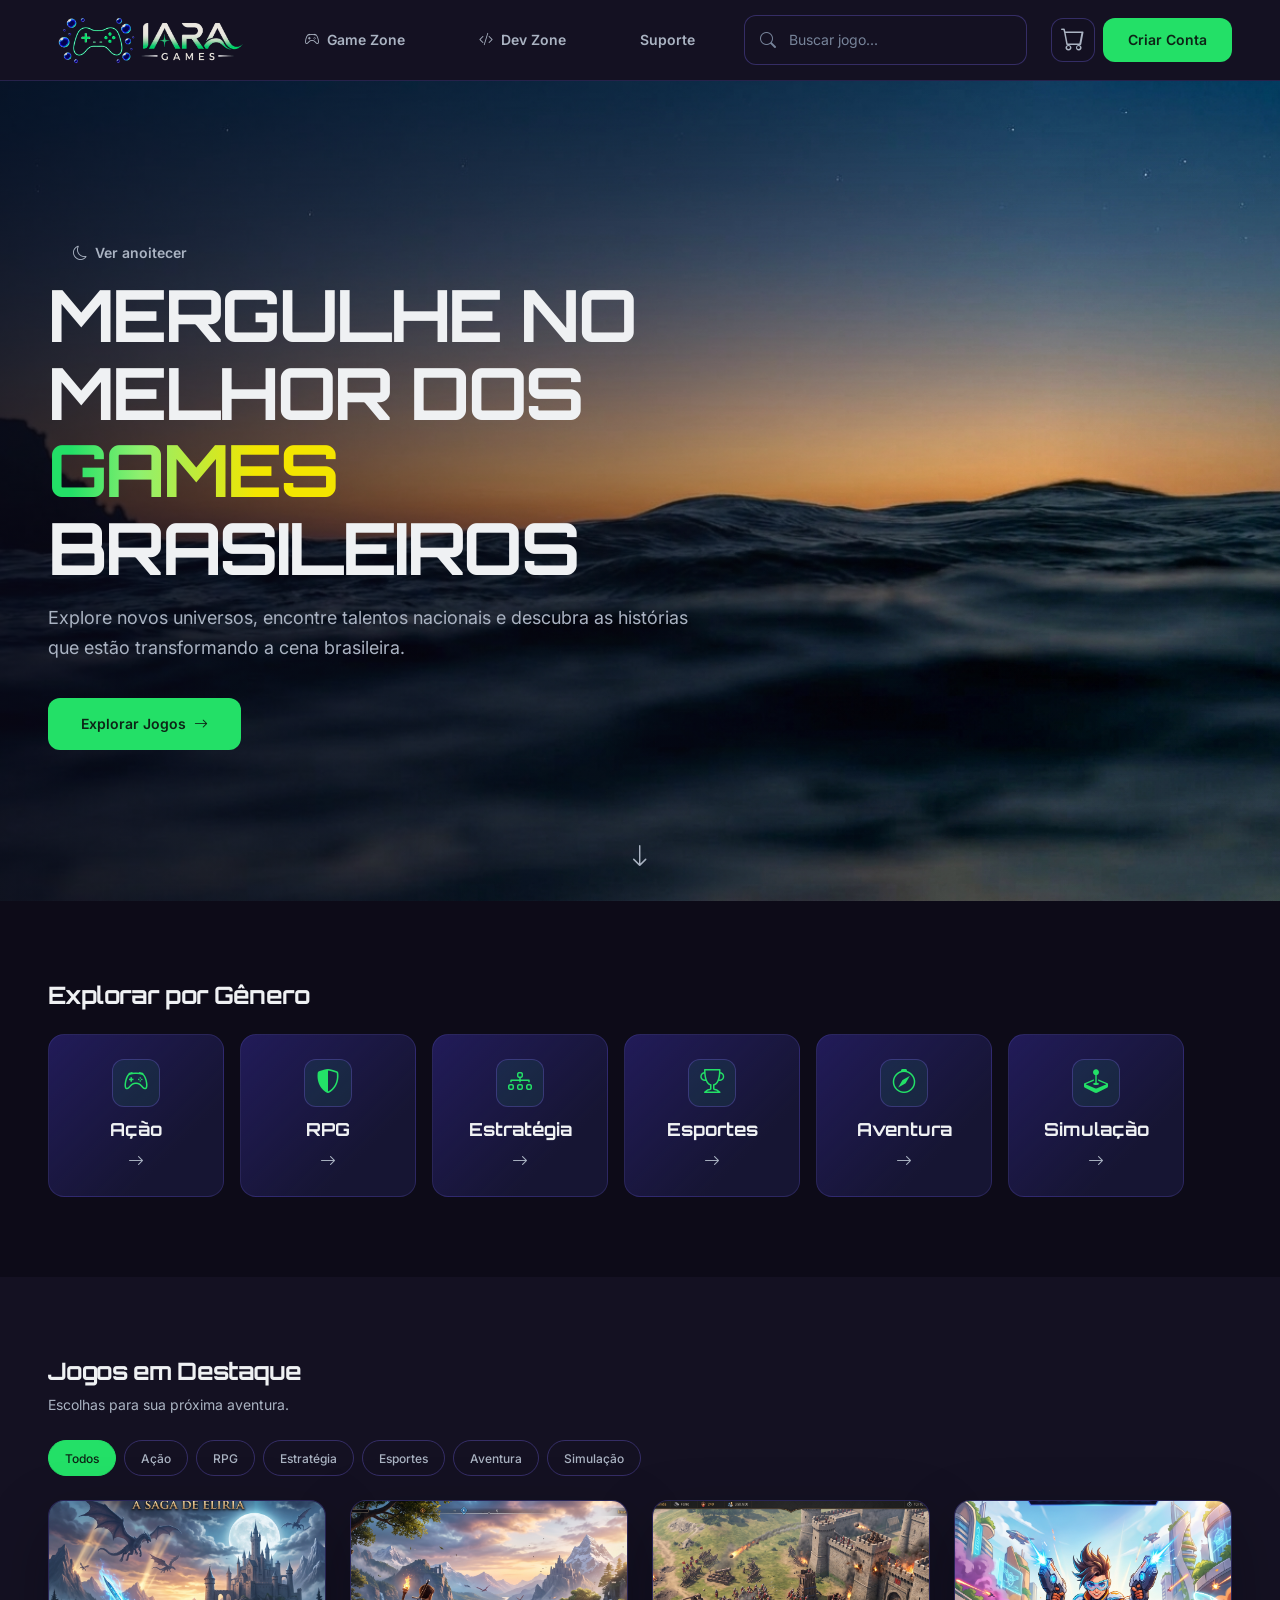
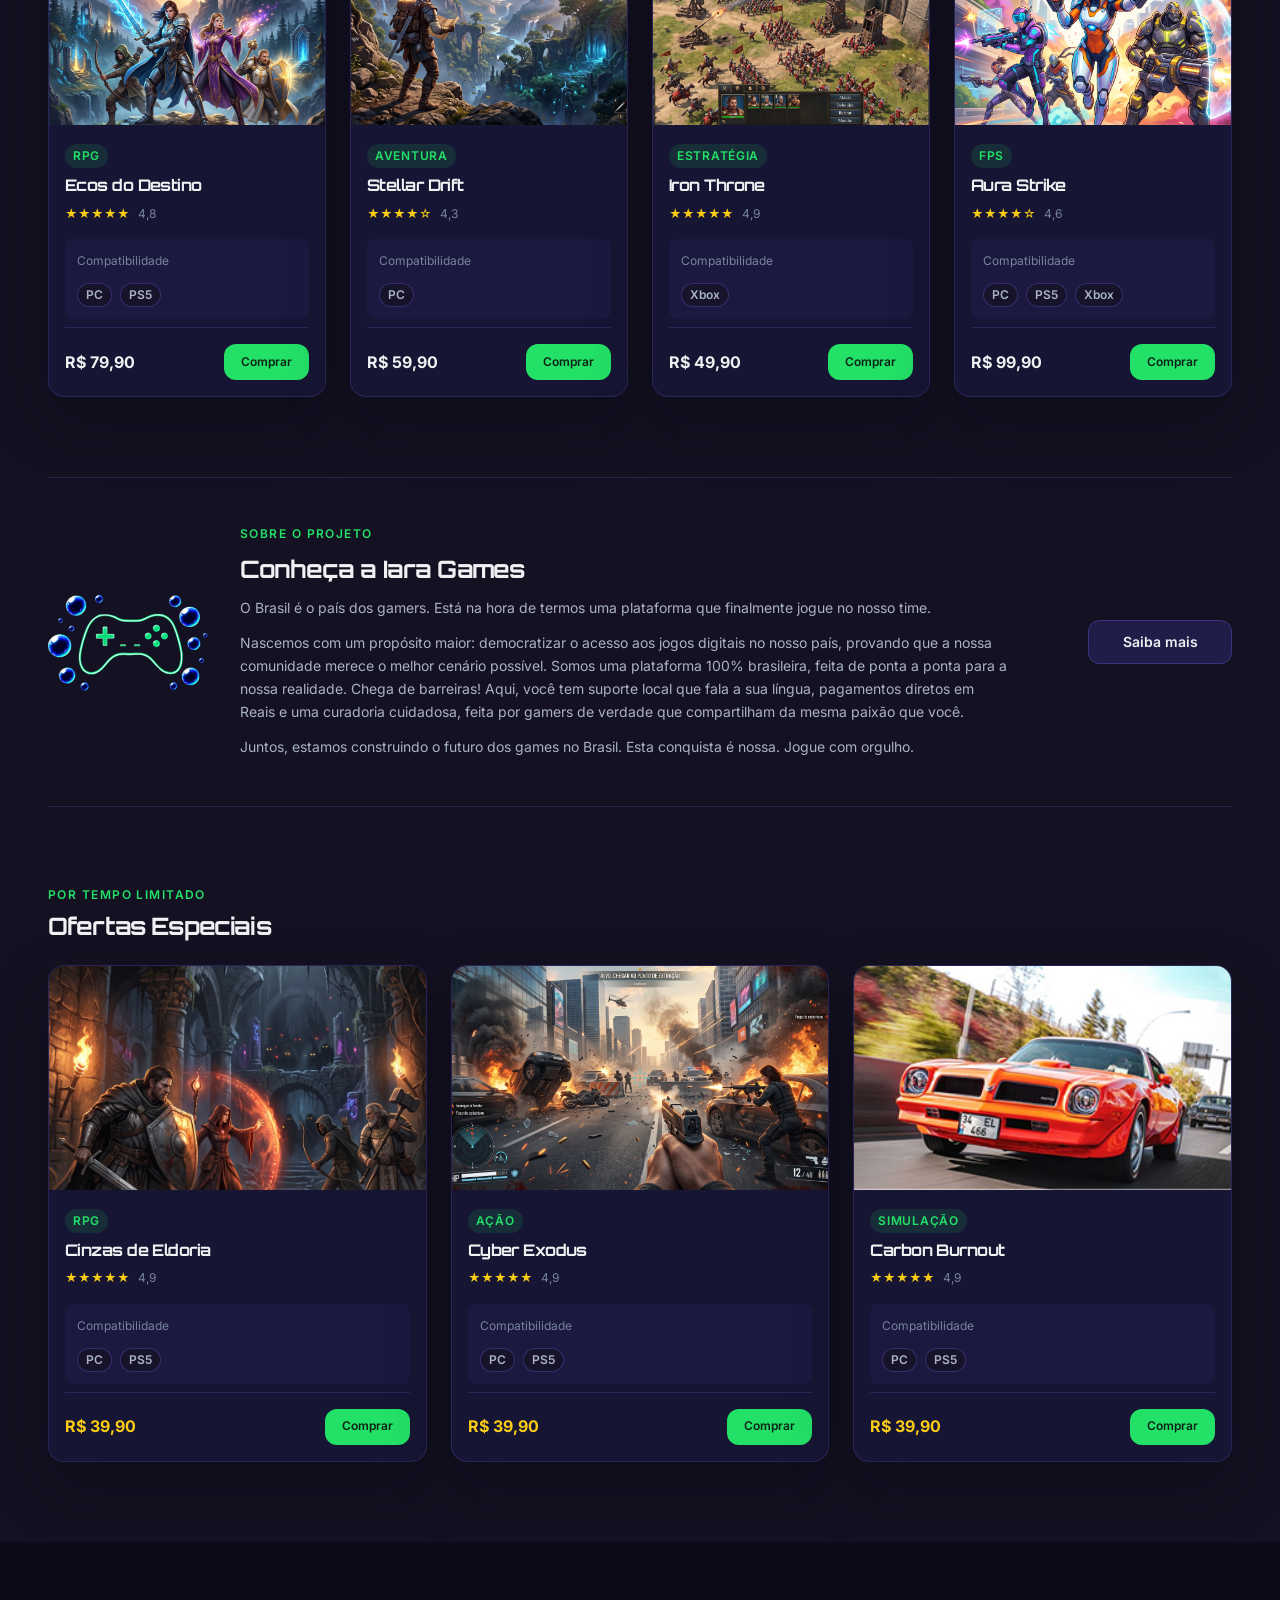
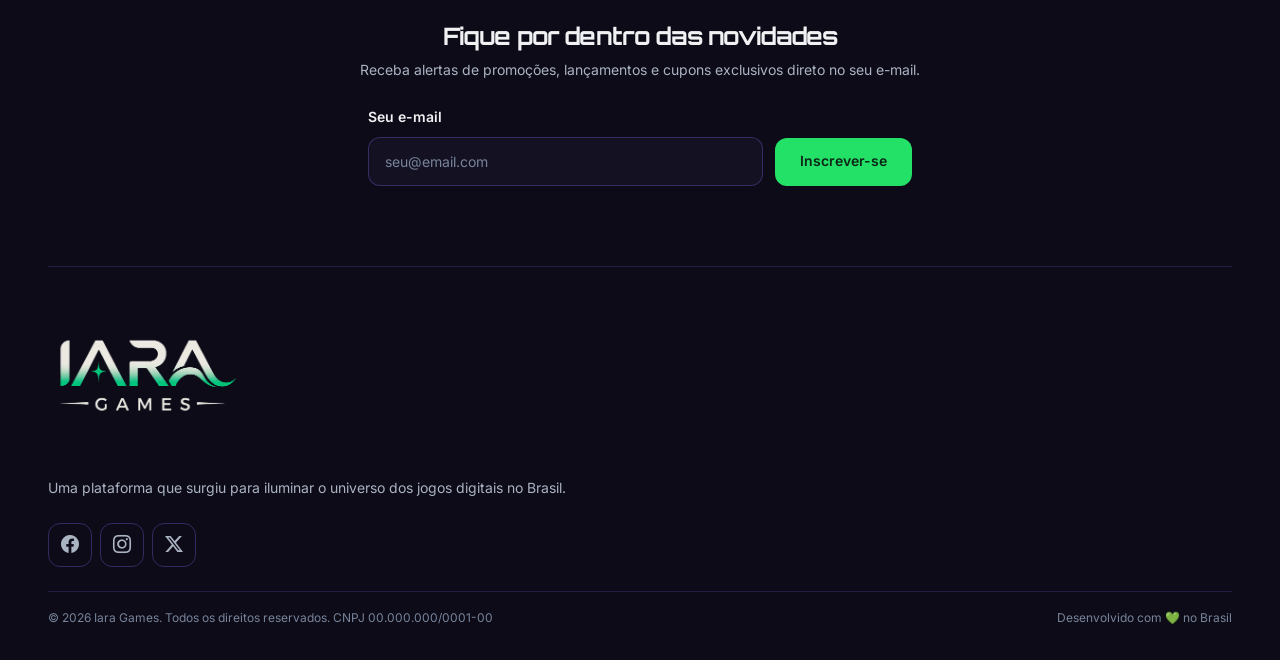
==== commit 09269ba3: "melhor integração entre as páginas. Começando as alterações." ====
--- a/index.html
+++ b/index.html
@@ -3,9 +3,10 @@
 <head>
     <meta charset="UTF-8">
     <meta name="viewport" content="width=device-width, initial-scale=1.0">
-    <link rel="stylesheet" href="./assets/animations.css">
-    <link rel="stylesheet" href="./assets/root.css">
-    <link rel="stylesheet" href="./assets/style.css">
+    <link rel="icon" href="./assets/imagens/favicon/principal.png" sizes="any">
+    <link rel="stylesheet" href="./assets/estilos/animations.css">
+    <link rel="stylesheet" href="./assets/estilos/root.css">
+    <link rel="stylesheet" href="./assets/estilos/style.css">
     <link rel="stylesheet" href="https://cdn.jsdelivr.net/npm/bootstrap-icons@1.13.1/font/bootstrap-icons.min.css">
 
     <link rel="preconnect" href="https://fonts.googleapis.com">
@@ -19,13 +20,12 @@
         <nav class="navegacao" aria-label="Navegação principal">
             <div class="container-header">
                 <a class="container-logo" href="./index.html" aria-label="Iara Games, página inicial">
-                    <p class="titulo-logo">IARA <span class="destaque-titulo">GAMES</span></p>
-                    <img src="./assets/imagens/flag_brasil.svg" alt="Bandeira do Brasil">
+                    <img src="./assets/imagens/logo_principal.png" alt="Logo Iara Games">
                 </a>
                 <div class="nav-links">
                     <button class="btn-ghost"><i class="bi bi-controller" aria-hidden="true"></i> Game Zone</button>
                     <button class="btn-ghost"><i class="bi bi-code-slash" aria-hidden="true"></i> Dev Zone</button>
-                    <a class="btn-ghost" href="./Suporte iara/suporte.html">Suporte</a>
+                    <a class="btn-ghost" href="./suporte.html" aria-label="Suporte">Suporte</a>
                 </div>
             </div>
             <div class="header-search">
@@ -37,16 +37,21 @@
                 <a class="icon-button" href="./em_desenvolvimento.html" aria-label="Carrinho de compras">
                     <i class="bi bi-cart" aria-hidden="true"></i>
                 </a>
-                <a href="./pagina_criar_conta/criar_conta.html" class="btn-primary">Criar Conta</a>
+                <a href="./criar_conta.html" class="btn-primary" aria-label="Criar Conta">Criar Conta</a>
             </div>
         </nav>
     </header>
     
     <main>
         <section class="hero">
-            <h1 class="hero-title">O MELHOR DOS <span class="destaque-colorido-brasil">GAMES</span> FEITOS NO BRASIL</h1>
+            <!-- botao que muda o fundo para noite ou dia -->
+            <button class="btn-ghost hero-theme-toggle" aria-label="Alternar tema">
+                <i class="bi bi-moon" aria-hidden="true"></i> Ver anoitecer
+            </button>
+
+            <h1 class="hero-title">MERGULHE NO MELHOR DOS <span class="destaque-colorido-brasil">GAMES</span> BRASILEIROS</h1>
             <p class="hero-description">
-                Descubra jogos incríveis criados por estúdios brasileiros. Da tradição à inovação, cada experiência carrega uma história para chamar de nossa.
+                Explore novos universos, encontre talentos nacionais e descubra as histórias que estão transformando a cena brasileira.
             </p>
             <div class="hero-buttons">
                 <button class="btn-primary hero-btn" type="button">Explorar Jogos <i class="bi bi-arrow-right" aria-hidden="true"></i></button>
@@ -224,7 +229,7 @@
         </section>
 
         <section class="sessao-main sobre-projeto" aria-labelledby="about-title">
-            <img src="./assets/imagens/Logo IG.png" alt="Logo Iara Games">
+            <img src="./assets/imagens/logo_icone.png" alt="Logo Iara Games">
             <div>
                 <span class="sobre-projeto-badge">Sobre o Projeto</span>
                 <h2 class="sobre-projeto-title" id="about-title">Conheça a Iara Games</h2>
@@ -325,8 +330,7 @@
     <footer class="section-band section-band--deep footer">
         <div class="section-inner footer-content">
             <div class="container-logo">
-                <p class="titulo-logo">IARA <span class="destaque-titulo">GAMES</span></p>
-                <img src="./assets/imagens/flag_brasil.svg" alt="Bandeira do Brasil">
+                <img src="./assets/imagens/logotipo.png" alt="Bandeira do Brasil">
             </div>
             <!-- Mensagem incentivadora do proposito da marca -->
             <p>Uma plataforma que surgiu para iluminar o universo dos jogos digitais no Brasil.</p>
@@ -342,6 +346,5 @@
             </div>
         </div>
     </footer>
-    <script src="./assets/home.js" defer></script>
 </body>
 </html>
--- a/assets/estilos/animations.css
+++ b/assets/estilos/animations.css
@@ -0,0 +1,9 @@
+/* Movimento vertical suave, sem quique */
+@keyframes bounce {
+  0%, 100% {
+    transform: translateY(0);
+  }
+  50% {
+    transform: translateY(-10px);
+  }
+}
--- a/assets/estilos/root.css
+++ b/assets/estilos/root.css
@@ -0,0 +1,221 @@
+:root {
+  color-scheme: dark;
+
+  /* ========================================
+     COLORS — BRAND
+     ======================================== */
+
+  --color-brand-primary: #23e067;
+  --color-brand-primary-hover: #43e77e;
+  --color-brand-primary-pressed: #1fc75c;
+  --color-on-primary: #0d2416;
+  --color-brand-primary-subtle: rgba(35, 224, 103, 0.08);
+  --color-brand-primary-soft: rgba(35, 224, 103, 0.12);
+  --color-brand-primary-decoration: rgba(35, 224, 103, 0.18);
+
+  --color-accent-secondary: #2e2285;
+  --color-accent-secondary-soft: #4738aa;
+  --color-accent-secondary-wash: rgba(46, 34, 133, 0.46);
+
+  /* ========================================
+     COLORS — BACKGROUNDS AND SURFACES
+     ======================================== */
+
+  --color-bg-canvas: #141122;
+  --color-bg-deep: #0d0b18;
+
+  --color-surface-raised: #161533;
+  --color-surface-overlay: #1c1940;
+  --color-surface-subtle: #201d48;
+  --color-icon-button-bg: rgba(20, 17, 34, 0.78);
+  --color-surface-neutral-bg: rgba(20, 17, 34, 0.68);
+
+  /* ========================================
+     COLORS — BORDERS
+     ======================================== */
+
+  --color-border-subtle: rgba(92, 79, 181, 0.28);
+  --color-border-default: rgba(92, 79, 181, 0.46);
+  --color-border-focus: #23e067;
+
+  /* ========================================
+     COLORS — TEXT
+     ======================================== */
+
+  --color-text-primary: #eff1f3;
+  --color-text-secondary: #aab3c2;
+  --color-text-muted: #77849a;
+  --color-text-brand: #23e067;
+  --color-text-colorful-brazil: linear-gradient(90deg, #23E067 8%, #8FF06F 32%, #F3E500 72%);
+
+  /* ========================================
+     COLORS — FEEDBACK
+     ======================================== */
+
+  --color-feedback-warning: #facc15;
+  --color-feedback-danger: #ff6b81;
+
+  /* ========================================
+     TYPOGRAPHY — FONT FAMILIES
+     ======================================== */
+
+  --font-family-display: 'Orbitron', sans-serif;
+
+  --font-family-body: 'Inter', sans-serif;
+
+  /* ========================================
+     TYPOGRAPHY — FONT WEIGHTS
+     ======================================== */
+
+  --font-weight-regular: 400;
+  --font-weight-medium: 500;
+  --font-weight-semibold: 600;
+  --font-weight-bold: 700;
+  --font-weight-black: 900;
+
+  /* ========================================
+     TYPOGRAPHY — PRIMITIVE FONT SIZES
+     ======================================== */
+
+  --font-size-2xs: 0.625rem; /* 10px */
+  --font-size-xs: 0.75rem; /* 12px */
+  --font-size-sm: 0.875rem; /* 14px */
+  --font-size-md: 1rem; /* 16px */
+  --font-size-lg: 1.125rem; /* 18px */
+  --font-size-xl: 1.5rem; /* 24px */
+  --font-size-2xl: 2rem; /* 32px */
+
+  /*
+   * Escala responsiva de 40px a 72px.
+   * Utilizada em títulos de destaque fora do Hero da loja.
+   */
+  --font-size-3xl: clamp(2.5rem, 6vw, 4.5rem);
+
+  /* ========================================
+     TYPOGRAPHY — RESPONSIVE DISPLAY SIZES
+     ======================================== */
+
+  /*
+   * Hero principal:
+   * mínimo de 40px e máximo de 72px, conforme o Text Style Display/Hero.
+   */
+  --font-size-hero: clamp(2.5rem, 6vw, 4.5rem);
+
+  /*
+   * Hero em telas pequenas:
+   * mínimo de 40px e máximo de 56px.
+   */
+  --font-size-hero-mobile: clamp(2.5rem, 8vw, 3.5rem);
+
+  /* ========================================
+     TYPOGRAPHY — SEMANTIC FONT SIZES
+     Correspondem aos Text Styles do Figma
+     ======================================== */
+
+  --font-size-display-hero-desktop: 4.5rem; /* 72px */
+  --font-size-display-hero-mobile: 2.5rem; /* 40px */
+  --font-size-display-heading-1: 4.5rem; /* 72px */
+  --font-size-display-heading-2: 1.5rem; /* 24px */
+  --font-size-display-heading-3: 1rem; /* 16px */
+  --font-size-display-heading-4: 1.125rem; /* 18px */
+  --font-size-display-card-title: 1rem; /* 16px */
+  --font-size-display-genre: 1.125rem; /* 18px */
+
+  --font-size-body-large: 1.125rem; /* 18px */
+  --font-size-body-default: 1rem; /* 16px */
+  --font-size-body-small: 0.875rem; /* 14px */
+  --font-size-body-xsmall: 0.75rem; /* 12px */
+  --font-size-body-price: 1rem; /* 16px */
+
+  --font-size-label-default: 0.875rem; /* 14px */
+  --font-size-label-compact: 0.75rem; /* 12px */
+  --font-size-action-default: 0.875rem; /* 14px */
+  --font-size-action-small: 0.75rem; /* 12px */
+
+  /* ========================================
+     TYPOGRAPHY — LINE HEIGHTS
+     ======================================== */
+
+  --line-height-hero: 1.08; /* 108% */
+  --line-height-tight: 1.08; /* 108% */
+  --line-height-heading: 1.2; /* 120% */
+  --line-height-compact: 1.4; /* 140% */
+  --line-height-body: 1.65; /* 165% */
+
+  /* ========================================
+     TYPOGRAPHY — LETTER SPACING
+     ======================================== */
+
+  --letter-spacing-default: 0;
+  --letter-spacing-display: -0.035em; /* -3.5% */
+  --letter-spacing-label: 0.12em; /* 12% */
+  --letter-spacing-label-compact: 0.06em; /* 6% */
+
+  /* ========================================
+     SPACING
+     Escala baseada em múltiplos de 4px
+     ======================================== */
+
+  --space-2xs: 0.25rem; /* 4px */
+  --space-xs: 0.5rem; /* 8px */
+  --space-sm: 0.75rem; /* 12px */
+  --space-md: 1rem; /* 16px */
+  --space-lg: 1.5rem; /* 24px */
+  --space-xl: 2rem; /* 32px */
+  --space-2xl: 3rem; /* 48px */
+  --space-3xl: 4rem; /* 64px */
+  --space-4xl: 5rem; /* 80px */
+  --space-9xl: 9rem; /* 144px */
+  --space-11xl: 11rem; /* 176px */
+
+  /* ========================================
+     BORDER RADIUS
+     ======================================== */
+
+  --radius-sm: 0.5rem; /* 8px */
+  --radius-md: 0.75rem; /* 12px */
+  --radius-lg: 1rem; /* 16px */
+  --radius-xl: 1.5rem; /* 24px */
+  --radius-pill: 999rem;
+
+  /* ========================================
+     BORDER WIDTH
+     ======================================== */
+
+  --border-width-default: 0.0625rem; /* 1px */
+  --border-width-emphasis: 0.125rem; /* 2px */
+
+  /* ========================================
+     SHADOWS AND EFFECTS
+     ======================================== */
+
+  --shadow-surface: 0 1.5rem 4rem rgba(3, 2, 10, 0.28);
+  --shadow-focus: 0 0 0 0.1875rem rgba(35, 224, 103, 0.3);
+  --glow-brand: 0 0 3rem rgba(35, 224, 103, 0.14);
+
+  /* ========================================
+     MOTION
+     ======================================== */
+
+  --motion-fast: 160ms;
+  --motion-standard: 240ms;
+  --motion-slow: 420ms;
+
+  --ease-standard: cubic-bezier(0.2, 0, 0, 1);
+
+  /* ========================================
+     COMPONENT SIZES
+     ======================================== */
+
+  --button-height-small: 2.25rem;
+  --button-height-medium: 2.75rem;
+  --button-height-large: 3.25rem;
+
+  /* ========================================
+     LAYOUT
+     ======================================== */
+
+  --content-max-width: 74rem; /* 1184px */
+  --content-gutter: 1.5rem; /* 24px */
+  --content-gutter-mobile: 1rem; /* 16px */
+}
--- a/assets/estilos/style.css
+++ b/assets/estilos/style.css
@@ -0,0 +1,1009 @@
+*,
+*::before,
+*::after {
+  box-sizing: border-box;
+}
+
+html {
+  scroll-behavior: smooth;
+}
+
+body {
+  margin: 0;
+  background: var(--color-bg-canvas);
+  color: var(--color-text-primary);
+  font-family: var(--font-family-body);
+  font-size: var(--font-size-body-default);
+  line-height: var(--line-height-body);
+}
+
+button,
+input {
+  font: inherit;
+}
+
+button,
+a,
+input {
+  -webkit-tap-highlight-color: transparent;
+}
+
+button {
+  color: inherit;
+}
+
+a {
+  color: inherit;
+  text-decoration: none;
+}
+
+img {
+  display: block;
+  max-width: 100%;
+}
+
+ul {
+  margin: 0;
+  padding: 0;
+  list-style: none;
+}
+
+h1,
+h2,
+h3,
+p {
+  margin: 0;
+}
+
+h1,
+h2,
+h3 {
+  font-family: var(--font-family-display);
+  font-weight: var(--font-weight-bold);
+}
+
+:focus-visible {
+  outline: none;
+  box-shadow: var(--shadow-focus);
+}
+
+button:disabled,
+[aria-disabled="true"] {
+  cursor: not-allowed;
+  opacity: 0.42;
+}
+
+.visually-hidden {
+  position: absolute;
+  width: 1px;
+  height: 1px;
+  padding: 0;
+  overflow: hidden;
+  clip: rect(0, 0, 0, 0);
+  white-space: nowrap;
+  border: 0;
+}
+
+.destaque-colorido-brasil {
+  color: var(--color-text-primary);
+  background: var(--color-text-colorful-brazil);
+  background-clip: text;
+  -webkit-background-clip: text;
+  -webkit-text-fill-color: transparent;
+}
+
+.header {
+  position: sticky;
+  z-index: 10;
+  top: 0;
+  border-bottom: 1px solid var(--color-border-subtle);
+  background: var(--color-bg-canvas);
+  backdrop-filter: blur(16px);
+}
+
+.navegacao {
+  display: grid;
+  grid-template-columns: auto minmax(12rem, 1fr) auto;
+  align-items: center;
+  gap: var(--space-lg);
+  width: min(calc(100% - var(--content-gutter) - var(--content-gutter)), var(--content-max-width));
+  min-height: 5rem;
+  margin-inline: auto;
+}
+
+.container-header,
+.container-logo,
+.nav-links,
+.header-actions {
+  display: flex;
+  align-items: center;
+}
+
+.container-header {
+  gap: var(--space-xl);
+}
+
+.container-logo {
+  flex: 0 0 auto;
+  gap: var(--space-xs);
+  min-height: 44px;
+}
+
+.container-logo img {
+  width: 200px;
+}
+
+.titulo-logo {
+  font-family: var(--font-family-display);
+  font-size: var(--font-size-md);
+  font-weight: var(--font-weight-black);
+  line-height: var(--line-height-tight);
+}
+
+.destaque-titulo {
+  color: var(--color-text-brand);
+}
+
+.nav-links {
+  gap: var(--space-lg);
+}
+
+.nav-links a {
+  color: var(--color-text-secondary);
+  font-size: var(--font-size-sm);
+  transition: color var(--motion-fast) var(--ease-standard);
+}
+
+.nav-links a:hover,
+.footer a:hover {
+  color: var(--color-text-primary);
+}
+
+.header-search {
+  position: relative;
+  display: flex;
+  align-items: center;
+  min-width: 0;
+  color: var(--color-text-muted);
+}
+
+.header-search > i {
+  position: absolute;
+  left: var(--space-md);
+  pointer-events: none;
+}
+
+.input-search,
+.input-email {
+  width: 100%;
+  min-width: 0;
+  min-height: 3rem;
+  padding: var(--space-sm) var(--space-md);
+  border: 1px solid var(--color-border-default);
+  border-radius: var(--radius-md);
+  background: var(--color-bg-canvas);
+  color: var(--color-text-primary);
+  font-size: var(--font-size-sm);
+  transition: border-color var(--motion-fast) var(--ease-standard), box-shadow var(--motion-fast) var(--ease-standard);
+}
+
+.input-search {
+  padding-left: 2.75rem;
+}
+
+.input-search::placeholder,
+.input-email::placeholder {
+  color: var(--color-text-muted);
+}
+
+.input-search:hover,
+.input-email:hover {
+  border-color: var(--color-accent-secondary-soft);
+}
+
+.input-search:focus,
+.input-email:focus {
+  border-color: var(--color-border-focus);
+  outline: none;
+  box-shadow: var(--shadow-focus);
+}
+
+.header-actions {
+  gap: var(--space-xs);
+}
+
+.icon-button {
+  display: inline-grid;
+  flex: 0 0 2.75rem;
+  width: 2.75rem;
+  height: 2.75rem;
+  place-items: center;
+  border: 1px solid var(--color-border-default);
+  border-radius: var(--radius-md);
+  background: var(--color-icon-button-bg);
+  color: var(--color-text-secondary);
+  font-size: var(--font-size-xl);
+  transition: border-color var(--motion-fast) var(--ease-standard), color var(--motion-fast) var(--ease-standard), transform var(--motion-fast) var(--ease-standard);
+}
+
+.icon-button:hover {
+  border-color: var(--color-accent-secondary-soft);
+  color: var(--color-text-primary);
+}
+
+.btn-primary,
+.btn-secondary,
+.btn-ghost {
+  display: inline-flex;
+  min-height: var(--button-height-medium);
+  align-items: center;
+  justify-content: center;
+  gap: var(--space-xs);
+  padding: 0 var(--space-lg);
+  border: 1px solid transparent;
+  border-radius: var(--radius-md);
+  cursor: pointer;
+  font-size: var(--font-size-action-default);
+  font-weight: var(--font-weight-semibold);
+  line-height: 1.2;
+  white-space: nowrap;
+  transition: background-color var(--motion-fast) var(--ease-standard), border-color var(--motion-fast) var(--ease-standard), color var(--motion-fast) var(--ease-standard), transform var(--motion-fast) var(--ease-standard), box-shadow var(--motion-fast) var(--ease-standard);
+}
+
+.btn-primary {
+  background: var(--color-brand-primary);
+  color: var(--color-on-primary);
+}
+
+.btn-ghost {
+  background: transparent;
+  color: var(--color-text-secondary);
+}
+
+.btn-ghost:hover {
+  background: var(--color-surface-subtle);
+  color: var(--color-text-primary);
+}
+
+.btn-primary:hover {
+  background: var(--color-brand-primary-hover);
+}
+
+.btn-primary:active,
+.btn-secondary:active,
+.btn-ghost:active,
+.icon-button:active,
+.filter-chip:active,
+.genre-card:active {
+  transform: translateY(1px);
+}
+
+.btn-primary:disabled,
+.btn-secondary:disabled,
+.btn-ghost:disabled {
+  cursor: not-allowed;
+  opacity: 0.42;
+}
+
+.btn-secondary {
+  border-color: var(--color-border-default);
+  background: var(--color-surface-subtle);
+  color: var(--color-text-primary);
+}
+
+.btn-secondary:hover {
+  border-color: var(--color-accent-secondary-soft);
+  background: var(--color-surface-overlay);
+}
+
+.btn-small {
+  min-height: var(--button-height-small);
+  padding-inline: var(--space-md);
+  font-size: var(--font-size-action-small);
+}
+
+.hero {
+  position: relative; /* Adicionando posição relativa para permitir posicionamento da setinha pra baixo */
+  display: flex;
+  min-height: calc(100svh - 5rem);
+  flex-direction: column;
+  align-items: flex-start;
+  justify-content: center;
+  padding: var(--space-4xl) max(var(--content-gutter), calc((100% - var(--content-max-width)) / 2));
+  /* O overlay mantém o título legível sobre a arte local em diferentes recortes. */
+  background-image: linear-gradient(90deg, #090817C2 0%, #09081761 50%, #0908170D 82%), url('../../assets/imagens/fundo_amanhecer.jpeg');
+  background-position: center;
+  background-size: cover;
+}
+
+.hero-title {
+  max-width: 12ch;
+  margin-bottom: var(--space-md);
+  font-size: var(--font-size-hero);
+  line-height: var(--line-height-hero);
+  letter-spacing: var(--letter-spacing-display);
+}
+
+.hero-description {
+  max-width: 42rem;
+  margin-bottom: var(--space-lg);
+  color: var(--color-text-secondary);
+  font-size: var(--font-size-body-large);
+  font-weight: var(--font-weight-regular);
+  line-height: var(--line-height-body);
+}
+
+.hero-buttons {
+  display: flex;
+  flex-wrap: wrap;
+  gap: var(--space-sm);
+  margin-top: var(--space-sm);
+}
+
+.hero-btn {
+  min-height: var(--button-height-large);
+  padding-inline: var(--space-xl);
+}
+
+.hero-arrow {
+  position: absolute;
+  bottom: var(--space-lg);
+  left: 50%;
+  transform: translateX(-50%);
+  font-size: var(--font-size-xl);
+  color: var(--color-text-secondary);
+  animation: bounce 2s infinite;
+}
+
+.section-band {
+  width: 100%;
+  padding-block: var(--space-4xl);
+  background: var(--section-background, var(--color-bg-canvas));
+}
+
+.section-band--deep {
+  --section-background: var(--color-bg-deep);
+}
+
+.section-inner {
+  width: min(calc(100% - var(--content-gutter) - var(--content-gutter)), var(--content-max-width));
+  margin-inline: auto;
+}
+
+.sessao-main {
+  width: min(calc(100% - var(--content-gutter) - var(--content-gutter)), var(--content-max-width));
+  margin: var(--space-4xl) auto var(--space-4xl);
+}
+
+.section-header {
+  display: flex;
+  align-items: flex-end;
+  justify-content: space-between;
+  gap: var(--space-xl);
+  margin-bottom: var(--space-lg);
+}
+
+.section-heading-group {
+  display: flex;
+  flex-direction: column;
+  gap: var(--space-xs);
+}
+
+.section-eyebrow,
+.sobre-projeto-badge {
+  color: var(--color-text-brand);
+  font-size: var(--font-size-xs);
+  font-weight: var(--font-weight-semibold);
+  letter-spacing: var(--letter-spacing-label);
+  line-height: var(--line-height-compact);
+  text-transform: uppercase;
+}
+
+.section-header h2,
+.newsletter h2,
+.sobre-projeto-title {
+  font-size: var(--font-size-display-heading-2);
+  line-height: var(--line-height-heading);
+  letter-spacing: var(--letter-spacing-display);
+  /* color: var(--color-text-primary);
+  background: linear-gradient(115deg, #e0fff7 0%, #62f5ce 38%, #8ff06f 72%, #fff1a8 100%);
+  background-clip: text;
+  -webkit-background-clip: text;
+  -webkit-text-fill-color: transparent;
+  text-shadow: 0 0 16px rgba(66, 243, 195, 0.2); */
+}
+
+.section-description {
+  color: var(--color-text-secondary);
+  font-size: var(--font-size-sm);
+}
+
+
+.generos-lista {
+  display: flex;
+  flex-wrap: wrap;
+  gap: var(--space-md);
+}
+
+.genre-card {
+  position: relative;
+  display: flex;
+  flex-direction: column;
+  min-width: var(--space-11xl);
+  min-height: var(--space-9xl);
+  align-items: center;
+  gap: var(--space-sm);
+  overflow: hidden;
+  padding: var(--space-lg);
+  border: 1px solid var(--color-border-subtle);
+  border-radius: var(--radius-lg);
+  background: linear-gradient(135deg, var(--color-accent-secondary-wash), transparent 72%), var(--color-surface-raised);
+  color: var(--color-text-primary);
+  cursor: pointer;
+  font-family: var(--font-family-display);
+  font-size: var(--font-size-display-genre);
+  font-weight: var(--font-weight-bold);
+  line-height: var(--line-height-heading);
+  text-align: left;
+  transition: border-color var(--motion-standard) var(--ease-standard), transform var(--motion-standard) var(--ease-standard), background-color var(--motion-standard) var(--ease-standard);
+}
+
+.genre-icon {
+  display: grid;
+  z-index: 1;
+  flex: 0 0 3rem;
+  width: 3rem;
+  height: 3rem;
+  place-items: center;
+  border: 1px solid var(--color-border-default);
+  border-radius: var(--radius-md);
+  background: var(--color-brand-primary-subtle);
+  color: var(--color-brand-primary);
+  font-family: var(--font-family-body);
+  font-size: var(--font-size-xl);
+}
+
+.genre-card > span:not(.genre-icon),
+.genre-arrow {
+  z-index: 1;
+}
+
+.genre-arrow {
+  color: var(--color-text-secondary);
+  font-family: var(--font-family-body);
+  font-size: var(--font-size-md);
+  transition: transform var(--motion-fast) var(--ease-standard), color var(--motion-fast) var(--ease-standard);
+}
+
+/* A VERIFICAR */
+
+/* .genre-card:hover::before{
+  content: "";
+  position: absolute;
+  inset: 0;
+  border-radius: var(--radius-lg);
+  padding: 2px;
+  
+  background: linear-gradient(to right, #23E067 8%, #8FF06F 32%, #F3E500 72%);
+  
+  -webkit-mask: 
+     linear-gradient(#fff 0 0) content-box, 
+     linear-gradient(#fff 0 0);
+  -webkit-mask-composite: xor;
+          mask-composite: exclude;
+} */
+
+.genre-card:hover {
+  transform: translateY(-4px);
+  border-color: var(--color-brand-primary);
+}
+
+.genre-card:hover .genre-arrow {
+  transform: translateX(4px);
+  color: var(--color-brand-primary);
+}
+
+.catalog-controls {
+  display: flex;
+  flex-direction: column;
+}
+
+.destaques-generos-lista {
+  display: flex;
+  flex-wrap: wrap;
+  gap: var(--space-xs);
+  margin-bottom: var(--space-lg);
+}
+
+.filter-chip {
+  display: inline-flex;
+  min-height: 2.25rem;
+  align-items: center;
+  justify-content: center;
+  padding: 0 var(--space-md);
+  border: 1px solid var(--color-border-default);
+  border-radius: var(--radius-pill);
+  background: transparent;
+  color: var(--color-text-secondary);
+  cursor: pointer;
+  font-size: var(--font-size-xs);
+  font-weight: var(--font-weight-medium);
+  transition: background-color var(--motion-fast) var(--ease-standard), border-color var(--motion-fast) var(--ease-standard), color var(--motion-fast) var(--ease-standard), transform var(--motion-fast) var(--ease-standard);
+}
+
+.filter-chip:hover {
+  background: var(--color-surface-subtle);
+  color: var(--color-text-primary);
+}
+
+.filter-chip[aria-pressed="true"] {
+  border-color: var(--color-brand-primary);
+  background: var(--color-brand-primary);
+  color: var(--color-on-primary);
+}
+
+.destaques-jogos-lista {
+  display: grid;
+  grid-template-columns: repeat(4, minmax(0, 1fr));
+  align-items: stretch;
+  gap: var(--space-lg);
+}
+
+.destaques-jogos-lista > li {
+  display: flex;
+  min-width: 0;
+  justify-content: center;
+}
+
+.game-card {
+  display: flex;
+  width: 100%;
+  min-width: 0;
+  flex-direction: column;
+  overflow: hidden;
+  border: 1px solid var(--color-border-subtle);
+  border-radius: var(--radius-lg);
+  background: var(--color-surface-raised);
+  box-shadow: var(--shadow-surface);
+  transition: border-color var(--motion-standard) var(--ease-standard), transform var(--motion-standard) var(--ease-standard);
+}
+
+.game-card > img {
+  width: 100%;
+  height: 14rem;
+  flex: 0 0 14rem;
+  object-fit: cover;
+  transition: transform var(--motion-slow) var(--ease-standard);
+}
+
+.game-card:hover {
+  /* transform: translateY(-4px); */
+  border-color: var(--color-brand-primary);
+}
+
+.game-card:hover > img {
+  transform: scale(1.035);
+}
+
+.destaques-conteiner-card {
+  display: flex;
+  flex: 1;
+  flex-direction: column;
+  gap: var(--space-xs);
+  padding: var(--space-md);
+}
+
+.destaques-conteiner-card h3 {
+  font-size: var(--font-size-display-card-title);
+  line-height: var(--line-height-heading);
+  letter-spacing: var(--letter-spacing-display);
+}
+
+.badge-genero {
+  display: inline-flex;
+  min-height: 1.5rem;
+  align-items: center;
+  padding: 0 var(--space-xs);
+  border-radius: var(--radius-pill);
+  background: var(--color-brand-primary-soft);
+  color: var(--color-brand-primary);
+  font-size: var(--font-size-xs);
+  font-weight: var(--font-weight-semibold);
+  letter-spacing: var(--letter-spacing-label-compact);
+  text-transform: uppercase;
+}
+
+.avaliação {
+  display: flex;
+  align-items: center;
+  gap: var(--space-xs);
+  font-size: var(--font-size-xs);
+}
+
+.estrelas {
+  color: var(--color-feedback-warning);
+  letter-spacing: 0;
+}
+
+.nota {
+  color: var(--color-text-muted);
+}
+
+.game-specs {
+  display: flex;
+  flex-direction: column;
+  gap: var(--space-sm);
+  margin-top: var(--space-xs);
+  padding: var(--space-sm);
+  border-radius: var(--radius-sm);
+  background: var(--color-surface-overlay);
+}
+
+.specs-label {
+  color: var(--color-text-muted);
+  font-size: var(--font-size-xs);
+}
+
+.destaques-plataformas {
+  display: flex;
+  flex-wrap: wrap;
+  gap: var(--space-xs);
+}
+
+.platform-badge {
+  display: inline-flex;
+  min-height: 1.5rem;
+  align-items: center;
+  padding: 0 var(--space-xs);
+  border: 1px solid var(--color-border-default);
+  border-radius: var(--radius-pill);
+  background: var(--color-surface-neutral-bg);
+  color: var(--color-text-secondary);
+  font-size: var(--font-size-xs);
+  font-weight: var(--font-weight-semibold);
+}
+
+.destaques-btns {
+  display: flex;
+  align-items: center;
+  justify-content: space-between;
+  gap: var(--space-sm);
+  margin-top: auto;
+  padding-top: var(--space-md);
+  border-top: 1px solid var(--color-border-subtle);
+  font-size: var(--font-size-body-price);
+  font-weight: var(--font-weight-bold);
+}
+
+.lista-ofertas {
+  grid-template-columns: repeat(3, minmax(0, 1fr));
+}
+
+.offer-price {
+  color: var(--color-feedback-warning);
+}
+
+.sobre-projeto {
+  display: grid;
+  grid-template-columns: 10rem minmax(0, 1fr) auto;
+  align-items: center;
+  gap: var(--space-xl);
+  padding-block: var(--space-2xl);
+  border-block: 1px solid var(--color-border-subtle);
+}
+
+.sobre-projeto > img {
+  width: 10rem;
+  aspect-ratio: 1;
+  object-fit: contain;
+}
+
+.sobre-projeto > div {
+  display: flex;
+  flex-direction: column;
+  align-items: flex-start;
+  gap: var(--space-sm);
+}
+
+.sobre-projeto-description {
+  max-width: 48rem;
+  color: var(--color-text-secondary);
+  font-size: var(--font-size-body-small);
+  line-height: var(--line-height-body);
+}
+
+.sobre-projeto-btn {
+  min-width: 9rem;
+}
+
+.newsletter {
+  display: flex;
+  flex-direction: column;
+  align-items: center;
+  text-align: center;
+}
+
+.newsletter h2 {
+  margin-bottom: var(--space-xs);
+}
+
+.newsletter-description {
+  max-width: 38rem;
+  margin-bottom: var(--space-lg);
+  color: var(--color-text-secondary);
+  font-size: var(--font-size-sm);
+}
+
+.newsletter-form-container {
+  display: flex;
+  width: min(100%, 34rem);
+  align-items: end;
+  gap: var(--space-sm);
+}
+
+.newsletter-field {
+  display: flex;
+  min-width: 0;
+  flex: 1;
+  flex-direction: column;
+  gap: var(--space-xs);
+  text-align: left;
+}
+
+.input-label {
+  color: var(--color-text-primary);
+  font-size: var(--font-size-sm);
+  font-weight: var(--font-weight-semibold);
+}
+
+.input-email {
+  flex: 1;
+  text-align: left;
+}
+
+.newsletter-btn {
+  min-height: 3rem;
+}
+
+.footer-content {
+  display: flex;
+  flex-direction: column;
+  gap: var(--space-lg);
+  padding-block: var(--space-xl);
+  border-top: 1px solid var(--color-border-subtle);
+}
+
+.footer.section-band {
+  padding-block: 0;
+}
+
+.footer-content > p {
+  max-width: 34rem;
+  color: var(--color-text-secondary);
+  font-size: var(--font-size-sm);
+}
+
+.lista-midias {
+  display: flex;
+  gap: var(--space-xs);
+}
+
+.lista-midias a {
+  display: grid;
+  width: 2.75rem;
+  height: 2.75rem;
+  place-items: center;
+  border: 1px solid var(--color-border-default);
+  border-radius: var(--radius-md);
+  color: var(--color-text-secondary);
+  font-size: var(--font-size-lg);
+  transition: border-color var(--motion-fast) var(--ease-standard), color var(--motion-fast) var(--ease-standard);
+}
+
+.lista-midias a:hover {
+  border-color: var(--color-accent-secondary-soft);
+}
+
+.copy-container {
+  display: flex;
+  flex-wrap: wrap;
+  justify-content: space-between;
+  gap: var(--space-sm) var(--space-lg);
+  padding-top: var(--space-md);
+  border-top: 1px solid var(--color-border-subtle);
+  color: var(--color-text-muted);
+  font-size: var(--font-size-xs);
+}
+
+@media (max-width: 1088px) {
+  /* Em telas menores, a busca ocupa uma linha própria sem comprimir as ações. */
+  .navegacao {
+    grid-template-columns: minmax(0, 1fr) auto;
+    gap: var(--space-sm) var(--space-lg);
+    padding-block: var(--space-sm);
+  }
+
+  .header-search {
+    grid-column: 1 / -1;
+    grid-row: 2;
+  }
+
+  .destaques-jogos-lista {
+    grid-template-columns: repeat(3, minmax(0, 1fr));
+  }
+}
+
+@media (max-width: 992px) {
+  .container-header {
+    gap: var(--space-md);
+  }
+
+  .nav-links {
+    gap: var(--space-md);
+  }
+}
+
+@media (max-width: 832px) {
+  .destaques-jogos-lista {
+    grid-template-columns: repeat(2, minmax(0, 1fr));
+  }
+
+  .sobre-projeto {
+    grid-template-columns: 8rem minmax(0, 1fr);
+  }
+
+  .sobre-projeto > img {
+    width: 8rem;
+  }
+
+  .sobre-projeto-btn {
+    grid-column: 2;
+    justify-self: start;
+  }
+}
+
+@media (max-width: 704px) {
+  .navegacao {
+    align-items: start;
+  }
+
+  .container-header {
+    flex-wrap: wrap;
+  }
+
+  .nav-links {
+    flex-basis: 100%;
+  }
+
+  .header-actions {
+    justify-content: flex-end;
+  }
+
+  .section-header {
+    align-items: flex-start;
+    flex-direction: column;
+    gap: var(--space-sm);
+  }
+
+  .sobre-projeto {
+    grid-template-columns: 1fr;
+    gap: var(--space-lg);
+  }
+
+  .sobre-projeto > img {
+    width: 7rem;
+  }
+
+  .sobre-projeto-btn {
+    grid-column: auto;
+  }
+}
+
+@media (max-width: 608px) {
+  .navegacao {
+    grid-template-columns: minmax(0, 1fr) auto;
+    width: calc(100% - 2 * var(--content-gutter-mobile));
+  }
+
+  .container-header {
+    align-items: flex-start;
+    flex-direction: column;
+    gap: var(--space-sm);
+  }
+
+  .nav-links {
+    flex-wrap: wrap;
+    gap: var(--space-sm) var(--space-md);
+  }
+
+  .header-actions {
+    grid-column: 1 / -1;
+    grid-row: 3;
+    justify-content: flex-end;
+  }
+
+  .header-search {
+    grid-row: 2;
+  }
+
+  .destaques-jogos-lista,
+  .lista-ofertas {
+    grid-template-columns: minmax(0, 1fr);
+  }
+
+  .game-card {
+    max-width: none;
+  }
+
+  .hero {
+    min-height: 35rem;
+    padding: var(--space-3xl) var(--content-gutter-mobile);
+    background-position: 62% center;
+  }
+
+  .section-band {
+    padding-block: var(--space-xl);
+  }
+
+  .hero-title {
+    font-size: var(--font-size-hero-mobile);
+  }
+
+  .hero-description {
+    font-size: var(--font-size-md);
+  }
+
+  .sessao-main,
+  .section-inner {
+    width: calc(100% - 2 * var(--content-gutter-mobile));
+  }
+
+  .newsletter-form-container {
+    align-items: stretch;
+    flex-direction: column;
+  }
+
+  .newsletter-btn {
+    width: 100%;
+  }
+}
+
+@media (max-width: 480px) {
+  .header-actions > .btn-primary {
+    min-height: 2.5rem;
+    padding-inline: var(--space-sm);
+  }
+
+  .hero-buttons {
+    width: 100%;
+  }
+
+  .hero-btn {
+    flex: 1 1 auto;
+    padding-inline: var(--space-md);
+  }
+
+  .destaques-btns {
+    gap: var(--space-xs);
+  }
+
+  .generos-lista {
+    flex-direction: column;
+  }
+
+  .genre-card {
+    min-width: 100%;
+    min-height: auto;
+  }
+}
+
+@media (prefers-reduced-motion: reduce) {
+  *,
+  *::before,
+  *::after {
+    scroll-behavior: auto !important;
+    transition-duration: 0.01ms !important;
+    animation-duration: 0.01ms !important;
+    animation-iteration-count: 1 !important;
+  }
+}
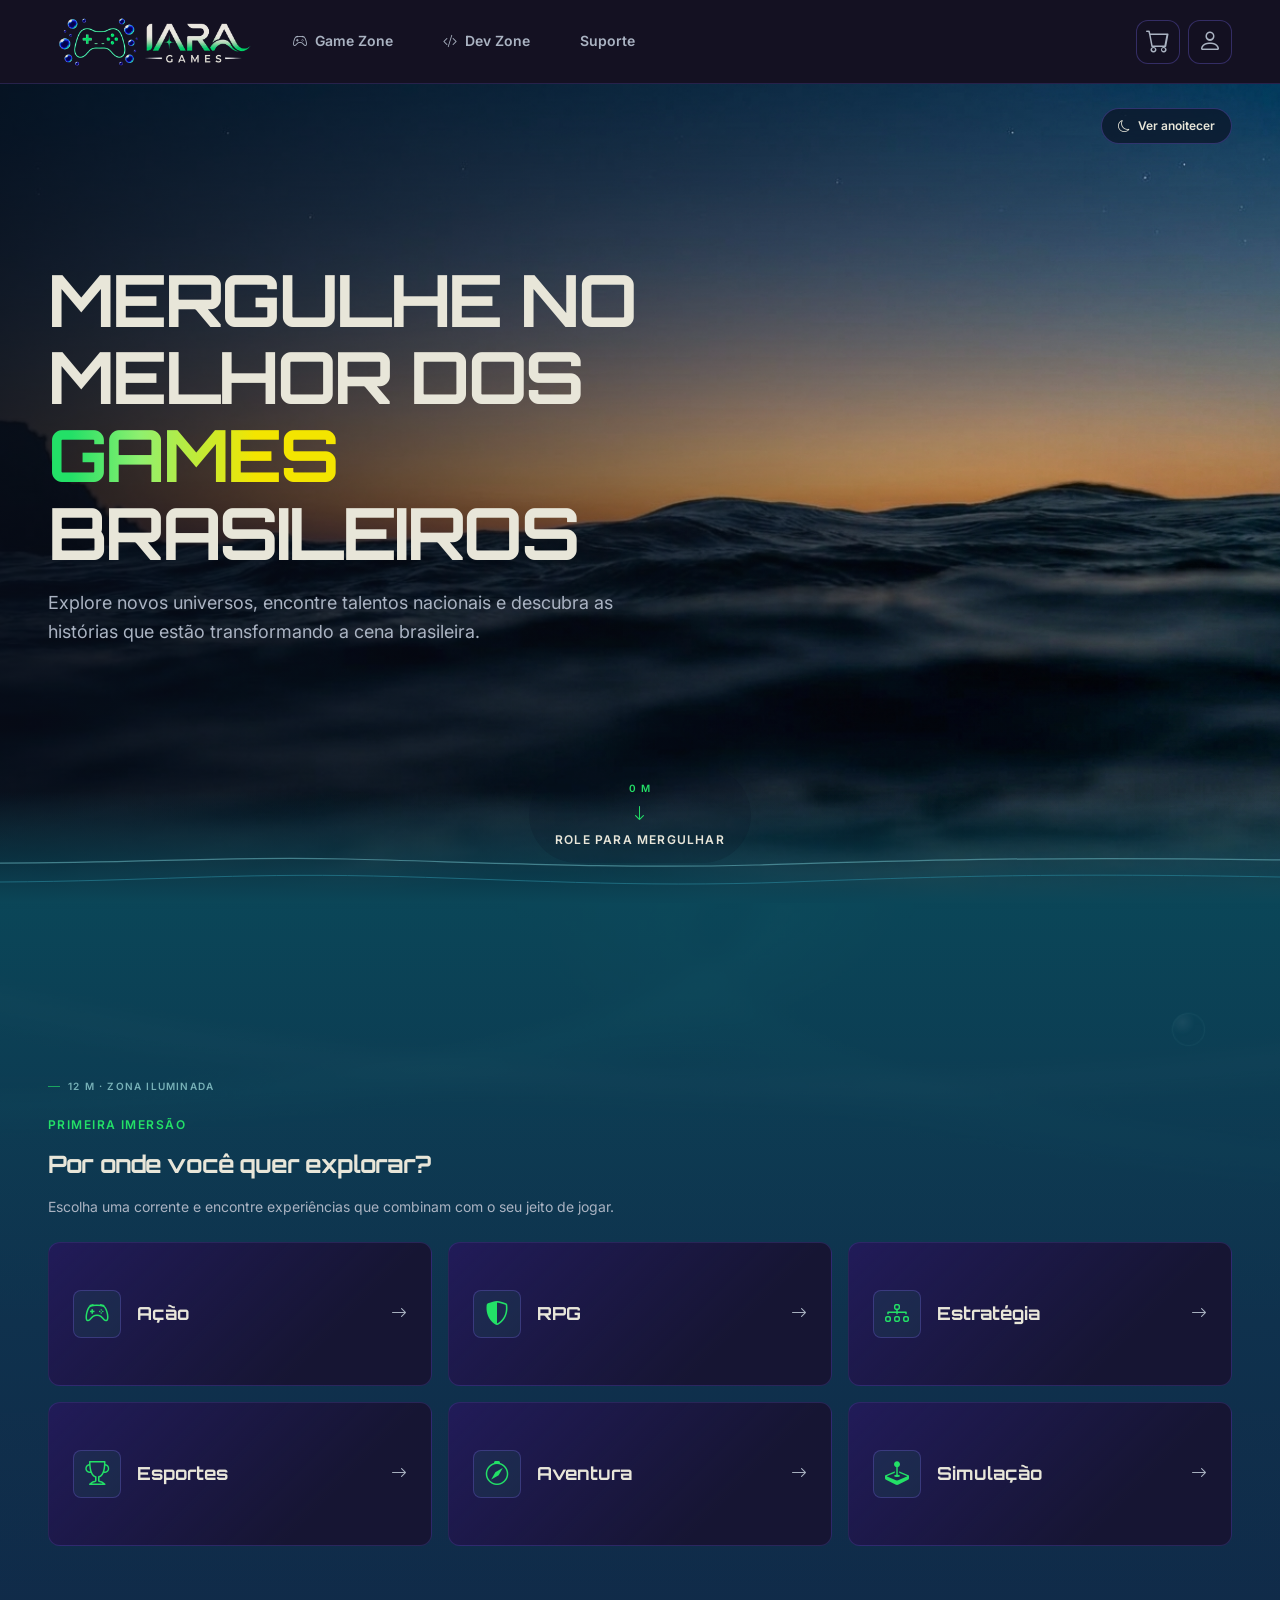
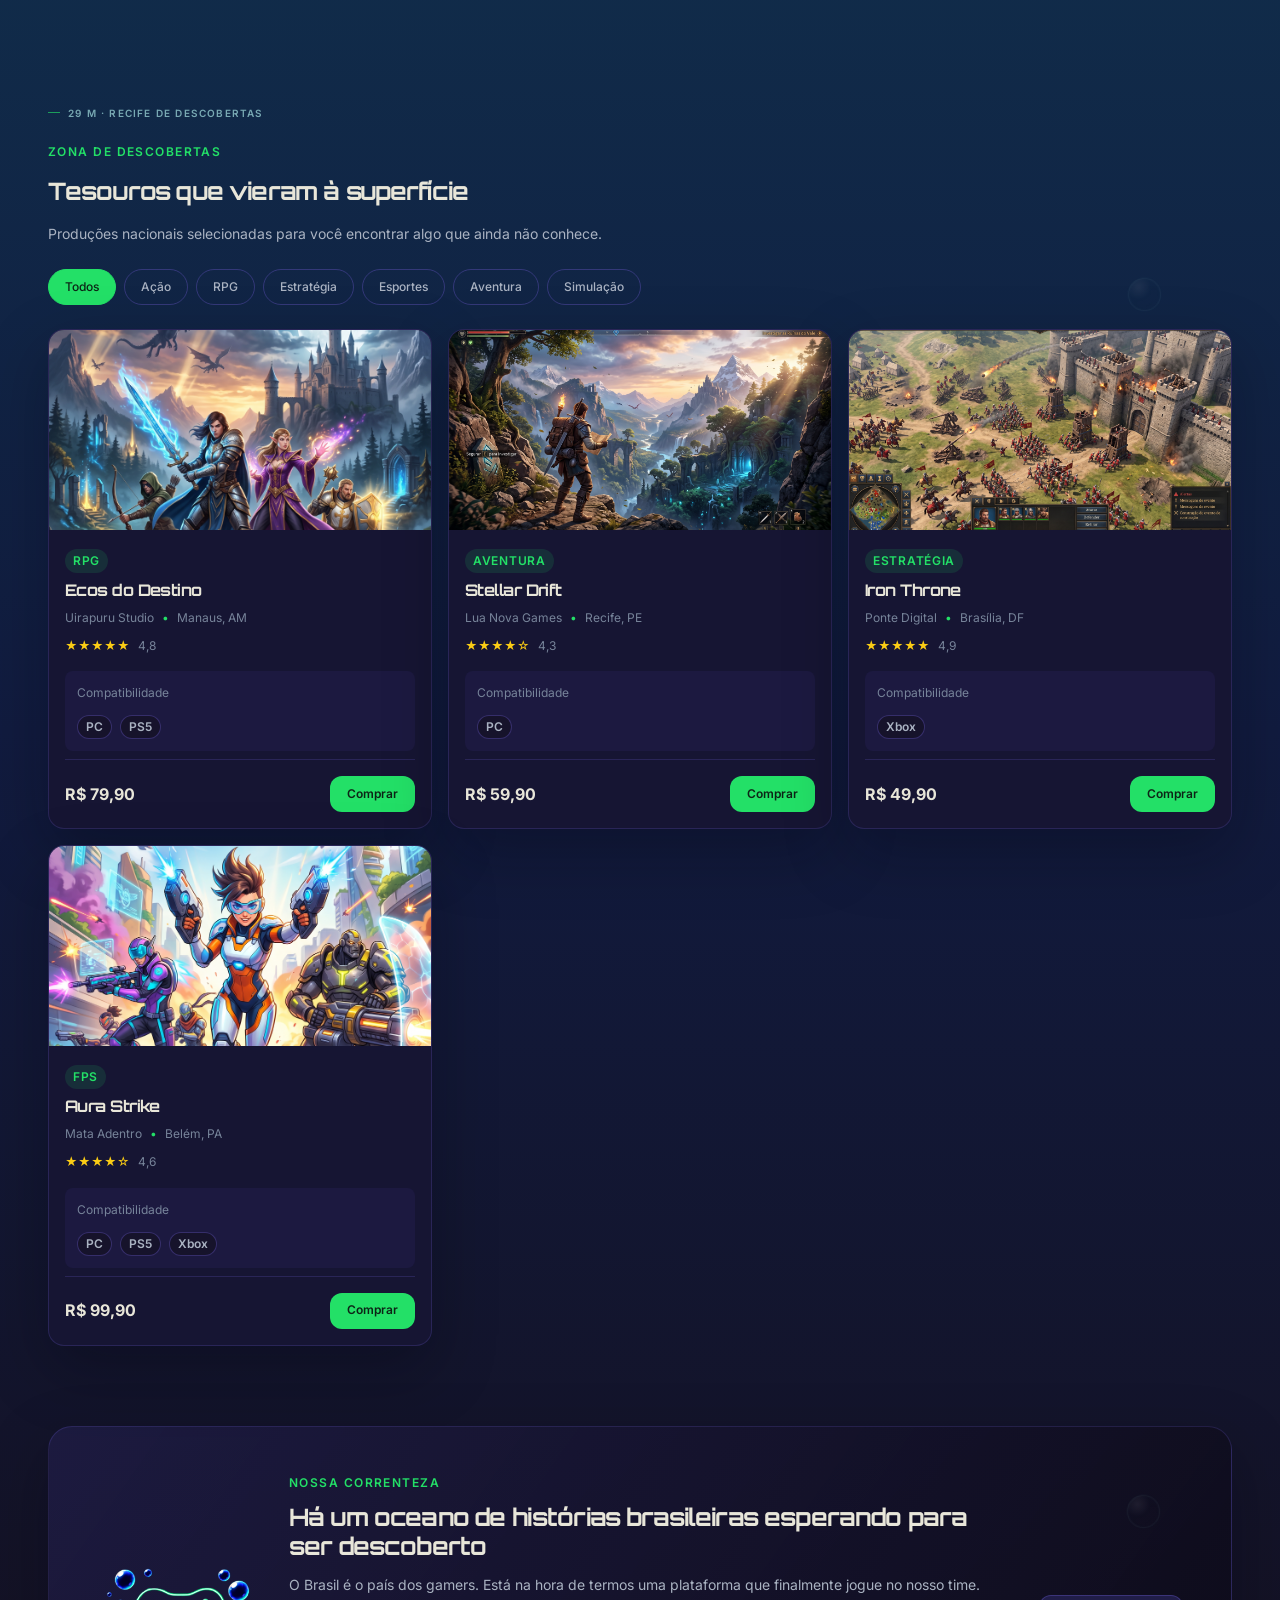
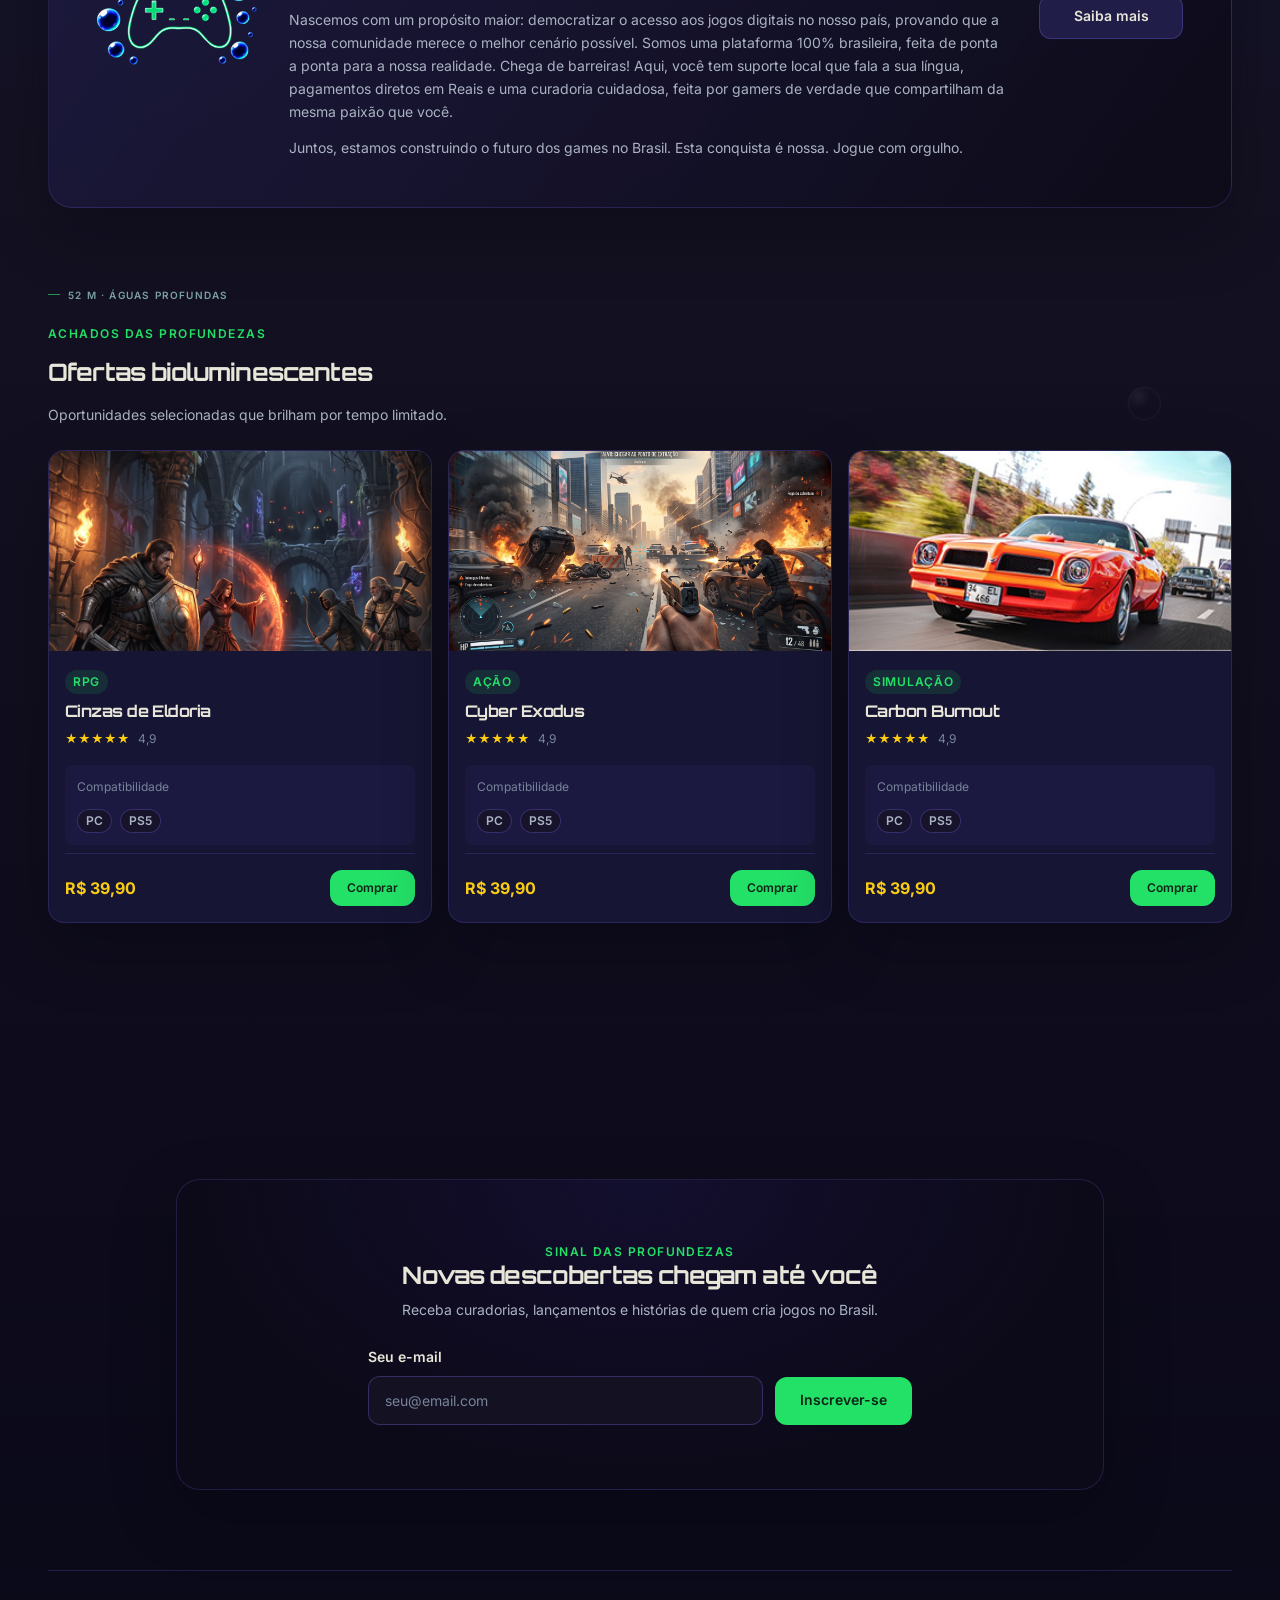
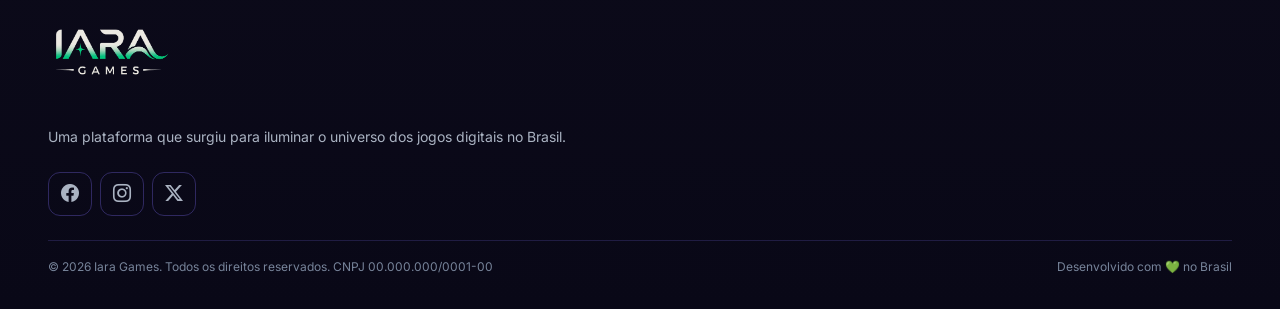
==== commit 2c475f64: "Sprint 03 - Aplicação do Protótipo, bootstrap & Responsividade" ====
--- a/index.html
+++ b/index.html
@@ -4,6 +4,7 @@
     <meta charset="UTF-8">
     <meta name="viewport" content="width=device-width, initial-scale=1.0">
     <link rel="icon" href="./assets/imagens/favicon/principal.png" sizes="any">
+    <link rel="stylesheet" href="https://cdn.jsdelivr.net/npm/bootstrap@5.3.3/dist/css/bootstrap.min.css">
     <link rel="stylesheet" href="./assets/estilos/animations.css">
     <link rel="stylesheet" href="./assets/estilos/root.css">
     <link rel="stylesheet" href="./assets/estilos/style.css">
@@ -16,88 +17,101 @@
     <title>Projeto Iara Games</title>
 </head>
 <body>
+    <div class="page-shell">
     <header class="header">
-        <nav class="navegacao" aria-label="Navegação principal">
+        <nav class="navegacao navbar navbar-expand-lg container-xxl" aria-label="Navegação principal">
             <div class="container-header">
                 <a class="container-logo" href="./index.html" aria-label="Iara Games, página inicial">
                     <img src="./assets/imagens/logo_principal.png" alt="Logo Iara Games">
                 </a>
-                <div class="nav-links">
+                <button class="navbar-toggler header-menu-toggle" type="button" data-bs-toggle="collapse" data-bs-target="#main-navigation" aria-controls="main-navigation" aria-expanded="false" aria-label="Alternar menu de navegação">
+                    <i class="bi bi-list" aria-hidden="true"></i>
+                </button>
+            </div>
+            <div class="nav-links collapse navbar-collapse" id="main-navigation">
                     <button class="btn-ghost"><i class="bi bi-controller" aria-hidden="true"></i> Game Zone</button>
                     <button class="btn-ghost"><i class="bi bi-code-slash" aria-hidden="true"></i> Dev Zone</button>
                     <a class="btn-ghost" href="./suporte.html" aria-label="Suporte">Suporte</a>
-                </div>
-            </div>
-            <div class="header-search">
-                <label class="visually-hidden" for="game-search">Buscar jogos</label>
-                <i class="bi bi-search" aria-hidden="true"></i>
-                <input class="input-search" id="game-search" type="search" placeholder="Buscar jogo...">
+                    <a class="btn-ghost mobile-menu-item" href="./em_desenvolvimento.html"><i class="bi bi-shop" aria-hidden="true"></i> Loja</a>
+                    <a class="btn-ghost mobile-menu-item" href="./login.html"><i class="bi bi-box-arrow-in-right" aria-hidden="true"></i> Login</a>
+                    <a class="btn-ghost mobile-menu-item" href="./criar_conta.html"><i class="bi bi-person-plus" aria-hidden="true"></i> Criar conta</a>
             </div>
             <div class="header-actions">
                 <a class="icon-button" href="./em_desenvolvimento.html" aria-label="Carrinho de compras">
                     <i class="bi bi-cart" aria-hidden="true"></i>
                 </a>
-                <a href="./criar_conta.html" class="btn-primary" aria-label="Criar Conta">Criar Conta</a>
+                <div class="dropdown">
+                    <button class="icon-button dropdown-toggle account-menu-toggle" type="button" data-bs-toggle="dropdown" aria-expanded="false" aria-label="Abrir menu da conta">
+                        <i class="bi bi-person" aria-hidden="true"></i>
+                    </button>
+                    <ul class="dropdown-menu dropdown-menu-end account-menu">
+                        <li><a class="dropdown-item" href="./login.html">Login</a></li>
+                        <li><a class="dropdown-item" href="./criar_conta.html">Criar conta</a></li>
+                    </ul>
+                </div>
             </div>
         </nav>
     </header>
     
     <main>
-        <section class="hero">
-            <!-- botao que muda o fundo para noite ou dia -->
-            <button class="btn-ghost hero-theme-toggle" aria-label="Alternar tema">
-                <i class="bi bi-moon" aria-hidden="true"></i> Ver anoitecer
+        <section class="hero" data-theme="dawn">
+            <div class="hero-night-background" aria-hidden="true"></div>
+            <button class="btn-ghost hero-theme-toggle" type="button" aria-label="Alternar para o anoitecer" aria-pressed="false">
+                <i class="bi bi-moon" aria-hidden="true"></i>
+                <span data-theme-label>Ver anoitecer</span>
             </button>
 
             <h1 class="hero-title">MERGULHE NO MELHOR DOS <span class="destaque-colorido-brasil">GAMES</span> BRASILEIROS</h1>
             <p class="hero-description">
                 Explore novos universos, encontre talentos nacionais e descubra as histórias que estão transformando a cena brasileira.
             </p>
-            <div class="hero-buttons">
-                <button class="btn-primary hero-btn" type="button">Explorar Jogos <i class="bi bi-arrow-right" aria-hidden="true"></i></button>
-            </div>
-
-            <!-- Seta que aponta para baixo -->
-            <div class="hero-arrow">
+            <a class="hero-scroll-cue" href="#genres">
+                <span class="hero-scroll-cue-time">0 M</span>
                 <i class="bi bi-arrow-down" aria-hidden="true"></i>
-            </div>
-        </section>
-
-        <section class="section-band section-band--deep" aria-labelledby="genres-title">
+                <span>Role para mergulhar</span>
+            </a>
+        </section>
+
+        <section id="genres" class="section-band section-band--deep section-band--genres section-with-bubble" aria-labelledby="genres-title">
             <div class="section-inner generos">
                 <header class="section-header">
                     <div class="section-heading-group">
-                        <h2 id="genres-title">Explorar por Gênero</h2>
+                        <p class="section-depth">12 M · Zona iluminada</p>
+                        <p class="section-eyebrow">Primeira imersão</p>
+                        <h2 id="genres-title">Por onde você quer explorar?</h2>
+                        <p class="section-description">Escolha uma corrente e encontre experiências que combinam com o seu jeito de jogar.</p>
                     </div>
                 </header>
-                <ul class="generos-lista">
-                    <li>
+                <ul class="generos-lista row g-3">
+                    <li class="col-12 col-sm-6 col-lg-4">
                         <button class="genre-card" type="button"><span class="genre-icon"><i class="bi bi-controller" aria-hidden="true"></i></span><span>Ação</span><i class="bi bi-arrow-right genre-arrow" aria-hidden="true"></i></button>
                     </li>
-                    <li>
+                    <li class="col-12 col-sm-6 col-lg-4">
                         <button class="genre-card" type="button"><span class="genre-icon"><i class="bi bi-shield-shaded" aria-hidden="true"></i></span><span>RPG</span><i class="bi bi-arrow-right genre-arrow" aria-hidden="true"></i></button>
                     </li>
-                    <li>
+                    <li class="col-12 col-sm-6 col-lg-4">
                         <button class="genre-card" type="button"><span class="genre-icon"><i class="bi bi-diagram-3" aria-hidden="true"></i></span><span>Estratégia</span><i class="bi bi-arrow-right genre-arrow" aria-hidden="true"></i></button>
                     </li>
-                    <li>
+                    <li class="col-12 col-sm-6 col-lg-4">
                         <button class="genre-card" type="button"><span class="genre-icon"><i class="bi bi-trophy" aria-hidden="true"></i></span><span>Esportes</span><i class="bi bi-arrow-right genre-arrow" aria-hidden="true"></i></button>
                     </li>
-                    <li>
+                    <li class="col-12 col-sm-6 col-lg-4">
                         <button class="genre-card" type="button"><span class="genre-icon"><i class="bi bi-compass" aria-hidden="true"></i></span><span>Aventura</span><i class="bi bi-arrow-right genre-arrow" aria-hidden="true"></i></button>
                     </li>
-                    <li>
+                    <li class="col-12 col-sm-6 col-lg-4">
                         <button class="genre-card" type="button"><span class="genre-icon"><i class="bi bi-joystick" aria-hidden="true"></i></span><span>Simulação</span><i class="bi bi-arrow-right genre-arrow" aria-hidden="true"></i></button>
                     </li>
                 </ul>
             </div>
         </section>
 
-        <section class="sessao-main" aria-labelledby="featured-title">
+        <section class="sessao-main game-catalog-section section-with-bubble" aria-labelledby="featured-title">
             <header class="section-header">
                 <div class="section-heading-group">
-                    <h2 id="featured-title">Jogos em Destaque</h2>
-                    <p class="section-description">Escolhas para sua próxima aventura.</p>
+                    <p class="section-depth">29 M · Recife de descobertas</p>
+                    <p class="section-eyebrow">Zona de descobertas</p>
+                    <h2 id="featured-title">Tesouros que vieram à superfície</h2>
+                    <p class="section-description">Produções nacionais selecionadas para você encontrar algo que ainda não conhece.</p>
                 </div>
             </header>
             <div class="catalog-controls">
@@ -124,8 +138,8 @@
                         <button class="filter-chip" type="button" aria-pressed="false">Simulação</button>
                     </li>
                 </ul>
-                <ul class="destaques-jogos-lista" aria-label="Jogos em destaque">
-                    <li>
+                <ul class="destaques-jogos-lista row g-3" aria-label="Jogos em destaque">
+                    <li class="col-12 col-sm-6 col-lg-4">
                         <article class="game-card">
                             <img src="./assets/imagens/jogo_rpg.jpeg" alt="Ecos do Destino">
                             <div class="destaques-conteiner-card">
@@ -133,6 +147,7 @@
                                 <span class="badge-genero">RPG</span>
                             </div>
                             <h3>Ecos do Destino</h3>
+                            <p class="game-studio"><span>Uirapuru Studio</span><span class="game-studio-separator" aria-hidden="true">•</span><span>Manaus, AM</span></p>
                             <div class="avaliação">
                                 <span class="estrelas" aria-hidden="true">★★★★★</span>
                                 <span class="nota">4,8</span>
@@ -151,7 +166,7 @@
                             </div>
                         </article>
                     </li>
-                    <li>
+                    <li class="col-12 col-sm-6 col-lg-4">
                         <article class="game-card">
                             <img src="./assets/imagens/jogo_aventura.jpeg" alt="Stellar Drift">
                             <div class="destaques-conteiner-card">
@@ -159,6 +174,7 @@
                                 <span class="badge-genero">Aventura</span>
                             </div>
                             <h3>Stellar Drift</h3>
+                            <p class="game-studio"><span>Lua Nova Games</span><span class="game-studio-separator" aria-hidden="true">•</span><span>Recife, PE</span></p>
                             <div class="avaliação">
                                 <span class="estrelas" aria-hidden="true">★★★★☆</span>
                                 <span class="nota">4,3</span>
@@ -174,7 +190,7 @@
                             </div>
                         </article>
                     </li>
-                    <li>
+                    <li class="col-12 col-sm-6 col-lg-4">
                         <article class="game-card">
                             <img src="./assets/imagens/jogo_estrategia.jpeg" alt="Iron Throne">
                             <div class="destaques-conteiner-card">
@@ -182,6 +198,7 @@
                                 <span class="badge-genero">Estratégia</span>
                             </div>
                             <h3>Iron Throne</h3>
+                            <p class="game-studio"><span>Ponte Digital</span><span class="game-studio-separator" aria-hidden="true">•</span><span>Brasília, DF</span></p>
                             <div class="avaliação">
                                 <span class="estrelas" aria-hidden="true">★★★★★</span>
                                 <span class="nota">4,9</span>
@@ -197,7 +214,7 @@
                             </div>
                         </article>
                     </li>
-                    <li>
+                    <li class="col-12 col-sm-6 col-lg-4">
                         <article class="game-card">
                             <img src="./assets/imagens/jogo_fps.jpeg" alt="Aura Strike">
                             <div class="destaques-conteiner-card">
@@ -205,6 +222,7 @@
                                 <span class="badge-genero">FPS</span>
                             </div>
                             <h3>Aura Strike</h3>
+                            <p class="game-studio"><span>Mata Adentro</span><span class="game-studio-separator" aria-hidden="true">•</span><span>Belém, PA</span></p>
                             <div class="avaliação">
                                 <span class="estrelas" aria-hidden="true">★★★★☆</span>
                                 <span class="nota">4,6</span>
@@ -228,27 +246,29 @@
             </div>
         </section>
 
-        <section class="sessao-main sobre-projeto" aria-labelledby="about-title">
+        <section class="sessao-main sobre-projeto section-with-bubble" aria-labelledby="about-title">
             <img src="./assets/imagens/logo_icone.png" alt="Logo Iara Games">
             <div>
-                <span class="sobre-projeto-badge">Sobre o Projeto</span>
-                <h2 class="sobre-projeto-title" id="about-title">Conheça a Iara Games</h2>
+                <span class="sobre-projeto-badge">Nossa correnteza</span>
+                <h2 class="sobre-projeto-title" id="about-title">Há um oceano de histórias brasileiras esperando para ser descoberto</h2>
                 <p class="sobre-projeto-description">O Brasil é o país dos gamers. Está na hora de termos uma plataforma que finalmente jogue no nosso time.</p>
                 <p class="sobre-projeto-description">Nascemos com um propósito maior: democratizar o acesso aos jogos digitais no nosso país, provando que a nossa comunidade merece o melhor cenário possível. Somos uma plataforma 100% brasileira, feita de ponta a ponta para a nossa realidade. Chega de barreiras! Aqui, você tem suporte local que fala a sua língua, pagamentos diretos em Reais e uma curadoria cuidadosa, feita por gamers de verdade que compartilham da mesma paixão que você.</p>
                 <p class="sobre-projeto-description">Juntos, estamos construindo o futuro dos games no Brasil. Esta conquista é nossa. Jogue com orgulho.</p>
             </div>
             <button class="btn-secondary sobre-projeto-btn" type="button">Saiba mais</button>
         </section> 
-        <section class="sessao-main" aria-labelledby="offers-title">
+        <section class="sessao-main game-catalog-section section-with-bubble" aria-labelledby="offers-title">
             <header class="section-header">
                 <div class="section-heading-group">
-                    <p class="section-eyebrow">Por tempo limitado</p>
-                    <h2 id="offers-title">Ofertas Especiais</h2>
+                    <p class="section-depth">52 M · Águas profundas</p>
+                    <p class="section-eyebrow">Achados das profundezas</p>
+                    <h2 id="offers-title">Ofertas bioluminescentes</h2>
+                    <p class="section-description">Oportunidades selecionadas que brilham por tempo limitado.</p>
                 </div>
             </header>
             <div>
-                <ul class="destaques-jogos-lista lista-ofertas" aria-label="Jogos em oferta">
-                    <li>
+                <ul class="destaques-jogos-lista lista-ofertas row g-3" aria-label="Jogos em oferta">
+                    <li class="col-12 col-sm-6 col-lg-4">
                         <article class="game-card">
                             <img src="./assets/imagens/jogo_rpg_destaque.jpeg" alt="Cinzas de Eldoria">
                             <div class="destaques-conteiner-card">
@@ -268,7 +288,7 @@
                             </div>
                         </article>
                     </li>
-                    <li>
+                    <li class="col-12 col-sm-6 col-lg-4">
                         <article class="game-card">
                             <img src="./assets/imagens/jogo_acao_destaque.jpeg" alt="Cyber Exodus">
                             <div class="destaques-conteiner-card">
@@ -288,7 +308,7 @@
                             </div>
                         </article>
                     </li>
-                    <li>
+                    <li class="col-12 col-sm-6 col-lg-4">
                         <article class="game-card">
                             <img src="./assets/imagens/card_horizontal.jpg" alt="Carbon Burnout">
                             <div class="destaques-conteiner-card">
@@ -315,8 +335,9 @@
 
         <section class="section-band section-band--deep" aria-labelledby="newsletter-title">
             <div class="section-inner newsletter">
-                <h2 id="newsletter-title">Fique por dentro das novidades</h2>
-                <p class="newsletter-description">Receba alertas de promoções, lançamentos e cupons exclusivos direto no seu e-mail.</p>
+                <p class="section-eyebrow">Sinal das profundezas</p>
+                <h2 id="newsletter-title">Novas descobertas chegam até você</h2>
+                <p class="newsletter-description">Receba curadorias, lançamentos e histórias de quem cria jogos no Brasil.</p>
                 <div class="newsletter-form-container">
                     <div class="newsletter-field">
                         <label class="input-label" for="newsletter-email">Seu e-mail</label>
@@ -346,5 +367,8 @@
             </div>
         </div>
     </footer>
+    </div>
+    <script src="https://cdn.jsdelivr.net/npm/bootstrap@5.3.3/dist/js/bootstrap.bundle.min.js" defer></script>
+    <script src="./assets/home.js" defer></script>
 </body>
 </html>
--- a/assets/estilos/root.css
+++ b/assets/estilos/root.css
@@ -16,6 +16,7 @@
   --color-accent-secondary: #2e2285;
   --color-accent-secondary-soft: #4738aa;
   --color-accent-secondary-wash: rgba(46, 34, 133, 0.46);
+  --color-ocean-transition: #0b4658;
 
   /* ========================================
      COLORS — BACKGROUNDS AND SURFACES
@@ -42,7 +43,7 @@
      COLORS — TEXT
      ======================================== */
 
-  --color-text-primary: #eff1f3;
+  --color-text-primary: #e8e6d9;;
   --color-text-secondary: #aab3c2;
   --color-text-muted: #77849a;
   --color-text-brand: #23e067;
@@ -200,6 +201,7 @@
   --motion-fast: 160ms;
   --motion-standard: 240ms;
   --motion-slow: 420ms;
+  --motion-hero-theme: 1.6s;
 
   --ease-standard: cubic-bezier(0.2, 0, 0, 1);
 
@@ -218,4 +220,7 @@
   --content-max-width: 74rem; /* 1184px */
   --content-gutter: 1.5rem; /* 24px */
   --content-gutter-mobile: 1rem; /* 16px */
+  --header-height: 5.0625rem; /* 81px */
+  --hero-height: max(34rem, calc(100svh - var(--header-height)));
+  --gradient-page-atmosphere: linear-gradient(180deg, #0b4658 0%, #10314d 10%, #111b3f 34%, #141122 58%, #090817 100%);
 }
--- a/assets/estilos/style.css
+++ b/assets/estilos/style.css
@@ -10,11 +10,28 @@
 
 body {
   margin: 0;
-  background: var(--color-bg-canvas);
+  background: var(--color-bg-deep);
   color: var(--color-text-primary);
   font-family: var(--font-family-body);
   font-size: var(--font-size-body-default);
   line-height: var(--line-height-body);
+}
+
+.page-shell {
+  position: relative;
+  isolation: isolate;
+  min-height: 100vh;
+}
+
+.page-shell::before {
+  position: absolute;
+  z-index: -1;
+  inset-inline: 0;
+  top: calc(var(--header-height) + var(--hero-height));
+  bottom: 0;
+  background: var(--gradient-page-atmosphere);
+  content: "";
+  pointer-events: none;
 }
 
 button,
@@ -103,7 +120,7 @@
 
 .navegacao {
   display: grid;
-  grid-template-columns: auto minmax(12rem, 1fr) auto;
+  grid-template-columns: auto minmax(0, 1fr) auto;
   align-items: center;
   gap: var(--space-lg);
   width: min(calc(100% - var(--content-gutter) - var(--content-gutter)), var(--content-max-width));
@@ -123,6 +140,24 @@
   gap: var(--space-xl);
 }
 
+.header-menu-toggle {
+  display: none;
+  width: 2.75rem;
+  height: 2.75rem;
+  padding: 0;
+  border: 1px solid var(--color-border-default);
+  border-radius: var(--radius-md);
+  background: var(--color-icon-button-bg);
+  color: var(--color-text-secondary);
+  font-size: var(--font-size-xl);
+}
+
+.header-menu-toggle:hover,
+.header-menu-toggle:focus {
+  border-color: var(--color-accent-secondary-soft);
+  color: var(--color-text-primary);
+}
+
 .container-logo {
   flex: 0 0 auto;
   gap: var(--space-xs);
@@ -130,7 +165,7 @@
 }
 
 .container-logo img {
-  width: 200px;
+  width: 13rem;
 }
 
 .titulo-logo {
@@ -145,35 +180,37 @@
 }
 
 .nav-links {
+  grid-column: 2;
+  justify-content: flex-start;
   gap: var(--space-lg);
 }
 
-.nav-links a {
+.nav-links.show {
+  display: flex;
+}
+
+.nav-links .mobile-menu-item {
+  display: none;
+}
+
+.nav-links a,
+.nav-links .btn-ghost {
   color: var(--color-text-secondary);
   font-size: var(--font-size-sm);
   transition: color var(--motion-fast) var(--ease-standard);
 }
 
 .nav-links a:hover,
+.nav-links .btn-ghost:hover,
 .footer a:hover {
   color: var(--color-text-primary);
 }
 
-.header-search {
-  position: relative;
-  display: flex;
-  align-items: center;
-  min-width: 0;
-  color: var(--color-text-muted);
-}
-
-.header-search > i {
-  position: absolute;
-  left: var(--space-md);
-  pointer-events: none;
-}
-
-.input-search,
+.nav-links .btn-ghost {
+  min-height: 2.25rem;
+  padding-inline: var(--space-sm);
+}
+
 .input-email {
   width: 100%;
   min-width: 0;
@@ -187,21 +224,14 @@
   transition: border-color var(--motion-fast) var(--ease-standard), box-shadow var(--motion-fast) var(--ease-standard);
 }
 
-.input-search {
-  padding-left: 2.75rem;
-}
-
-.input-search::placeholder,
 .input-email::placeholder {
   color: var(--color-text-muted);
 }
 
-.input-search:hover,
 .input-email:hover {
   border-color: var(--color-accent-secondary-soft);
 }
 
-.input-search:focus,
 .input-email:focus {
   border-color: var(--color-border-focus);
   outline: none;
@@ -210,6 +240,7 @@
 
 .header-actions {
   gap: var(--space-xs);
+  justify-content: flex-end;
 }
 
 .icon-button {
@@ -228,6 +259,32 @@
 
 .icon-button:hover {
   border-color: var(--color-accent-secondary-soft);
+  color: var(--color-text-primary);
+}
+
+.account-menu-toggle::after {
+  display: none;
+}
+
+.account-menu {
+  min-width: 10.875rem;
+  padding: var(--space-xs);
+  border: 1px solid var(--color-border-default);
+  border-radius: var(--radius-md);
+  background: var(--color-surface-raised);
+  box-shadow: var(--shadow-surface);
+}
+
+.account-menu .dropdown-item {
+  padding: var(--space-sm) var(--space-md);
+  border-radius: var(--radius-sm);
+  color: var(--color-text-secondary);
+  font-size: var(--font-size-sm);
+}
+
+.account-menu .dropdown-item:hover,
+.account-menu .dropdown-item:focus {
+  background: var(--color-surface-subtle);
   color: var(--color-text-primary);
 }
 
@@ -303,66 +360,190 @@
 }
 
 .hero {
-  position: relative; /* Adicionando posição relativa para permitir posicionamento da setinha pra baixo */
-  display: flex;
-  min-height: calc(100svh - 5rem);
+  position: relative;
+  isolation: isolate;
+  display: flex;
+  min-height: var(--hero-height);
   flex-direction: column;
   align-items: flex-start;
   justify-content: center;
   padding: var(--space-4xl) max(var(--content-gutter), calc((100% - var(--content-max-width)) / 2));
-  /* O overlay mantém o título legível sobre a arte local em diferentes recortes. */
-  background-image: linear-gradient(90deg, #090817C2 0%, #09081761 50%, #0908170D 82%), url('../../assets/imagens/fundo_amanhecer.jpeg');
+  background-image: linear-gradient(90deg, rgba(7, 12, 24, 0.84) 0%, rgba(7, 12, 24, 0.42) 54%, rgba(7, 12, 24, 0.08) 100%), url('../imagens/fundo_amanhecer.jpeg');
   background-position: center;
   background-size: cover;
 }
 
+.hero-night-background {
+  position: absolute;
+  z-index: 0;
+  inset: 0;
+  background-image: linear-gradient(90deg, rgba(5, 9, 22, 0.82) 0%, rgba(5, 9, 22, 0.36) 58%, rgba(5, 9, 22, 0.08) 100%), url('../imagens/fundo_anoitecer.jpeg');
+  background-position: center;
+  background-size: cover;
+  opacity: 0;
+  pointer-events: none;
+  transition: opacity var(--motion-hero-theme) var(--ease-standard);
+}
+
+.hero[data-theme="night"] .hero-night-background {
+  opacity: 1;
+}
+
+.hero::after {
+  position: absolute;
+  z-index: 0;
+  inset-inline: 0;
+  bottom: 0;
+  height: 7rem;
+  background: linear-gradient(180deg, transparent, var(--color-ocean-transition));
+  content: "";
+  pointer-events: none;
+}
+
+.hero::before {
+  position: absolute;
+  z-index: 1;
+  inset-inline: 0;
+  bottom: 0;
+  height: 4rem;
+  background: url('../imagens/linha-agua.svg') center bottom / 100% 100% no-repeat;
+  content: "";
+  pointer-events: none;
+}
+
+.hero-theme-toggle {
+  position: absolute;
+  z-index: 3;
+  top: var(--space-lg);
+  right: max(var(--content-gutter), calc((100% - var(--content-max-width)) / 2));
+  min-height: 2.25rem;
+  padding-inline: var(--space-md);
+  border: 1px solid var(--color-border-default);
+  border-radius: var(--radius-pill);
+  background: rgba(8, 15, 31, 0.64);
+  color: var(--color-text-primary);
+  font-size: var(--font-size-xs);
+  backdrop-filter: blur(0.75rem);
+}
+
 .hero-title {
-  max-width: 12ch;
+  position: relative;
+  z-index: 2;
+  max-width: 11ch;
   margin-bottom: var(--space-md);
+  transform: translateY(calc(0px - var(--space-xl) - var(--space-xs)));
   font-size: var(--font-size-hero);
   line-height: var(--line-height-hero);
   letter-spacing: var(--letter-spacing-display);
 }
 
 .hero-description {
-  max-width: 42rem;
-  margin-bottom: var(--space-lg);
-  color: var(--color-text-secondary);
-  font-size: var(--font-size-body-large);
+  position: relative;
+  z-index: 2;
+  max-width: 38rem;
+  margin-bottom: 0;
+  transform: translateY(calc(0px - var(--space-xl) - var(--space-xs)));
+  color: var(--color-text-secondary);
+  font-size: var(--font-size-lg);
   font-weight: var(--font-weight-regular);
   line-height: var(--line-height-body);
 }
 
-.hero-buttons {
-  display: flex;
-  flex-wrap: wrap;
-  gap: var(--space-sm);
-  margin-top: var(--space-sm);
-}
-
-.hero-btn {
-  min-height: var(--button-height-large);
-  padding-inline: var(--space-xl);
-}
-
-.hero-arrow {
+.hero-scroll-cue {
   position: absolute;
-  bottom: var(--space-lg);
+  z-index: 3;
+  bottom: calc(var(--space-xl) + var(--space-xs));
   left: 50%;
+  display: flex;
+  min-width: 13.875rem;
+  flex-direction: column;
+  align-items: center;
+  gap: var(--space-2xs);
+  padding: var(--space-sm) var(--space-lg);
   transform: translateX(-50%);
-  font-size: var(--font-size-xl);
-  color: var(--color-text-secondary);
+  border: 1px solid transparent;
+  border-radius: var(--radius-pill);
+  background: rgba(8, 15, 31, 0.16);
+  color: var(--color-text-primary);
+  font-size: var(--font-size-2xs);
+  font-weight: var(--font-weight-semibold);
+  letter-spacing: var(--letter-spacing-label);
+  text-align: center;
+  text-transform: uppercase;
+  transition: border-color var(--motion-standard) var(--ease-standard), background-color var(--motion-standard) var(--ease-standard), box-shadow var(--motion-standard) var(--ease-standard), transform var(--motion-standard) var(--ease-standard);
+}
+
+.hero-scroll-cue:hover,
+.hero-scroll-cue:focus-visible {
+  border-color: var(--color-brand-primary-decoration);
+  background: rgba(8, 24, 35, 0.33);
+  box-shadow: 0 0 2rem rgba(35, 224, 103, 0.12);
+  color: var(--color-text-primary);
+}
+
+.hero-scroll-cue:hover {
+  transform: translate(-50%, -2px);
+}
+
+.hero-scroll-cue i {
+  color: var(--color-brand-primary);
+  font-size: var(--font-size-md);
   animation: bounce 2s infinite;
+  transition: color var(--motion-standard) var(--ease-standard);
+}
+
+.hero-scroll-cue-time {
+  color: var(--color-brand-primary);
+}
+
+.hero-scroll-cue > span:last-child {
+  font-size: var(--font-size-xs);
 }
 
 .section-band {
   width: 100%;
-  padding-block: var(--space-4xl);
-  background: var(--section-background, var(--color-bg-canvas));
-}
-
-.section-band--deep {
-  --section-background: var(--color-bg-deep);
+  padding: var(--space-11xl) 0 var(--space-4xl) 0;
+  background: transparent;
+}
+
+.section-band--genres {
+  position: relative;
+  isolation: isolate;
+}
+
+.section-with-bubble {
+  position: relative;
+  isolation: isolate;
+}
+
+.section-with-bubble::after {
+  position: absolute;
+  z-index: 0;
+  top: 12%;
+  right: 4%;
+  width: 5rem;
+  aspect-ratio: 1;
+  background: url('../imagens/bolha.png') center / contain no-repeat;
+  content: "";
+  opacity: 0.28;
+  pointer-events: none;
+}
+
+.section-with-bubble > * {
+  position: relative;
+  z-index: 1;
+}
+
+.section-band--genres::before {
+  position: absolute;
+  z-index: -1;
+  inset: 0;
+  background-image: linear-gradient(180deg, rgba(11, 70, 88, 0.22), rgba(17, 27, 63, 0)), url('../imagens/luzes_reflexo.png');
+  background-position: center;
+  background-size: cover;
+  content: "";
+  opacity: 0.3;
+  pointer-events: none;
 }
 
 .section-inner {
@@ -372,7 +553,7 @@
 
 .sessao-main {
   width: min(calc(100% - var(--content-gutter) - var(--content-gutter)), var(--content-max-width));
-  margin: var(--space-4xl) auto var(--space-4xl);
+  margin: var(--space-4xl) auto;
 }
 
 .section-header {
@@ -386,11 +567,37 @@
 .section-heading-group {
   display: flex;
   flex-direction: column;
+  gap: var(--space-md);
+}
+
+.section-depth {
+  display: flex;
+  align-items: center;
   gap: var(--space-xs);
+  margin: 0;
+  color: #B3F2F0;
+  opacity: 64%;
+  font-size: var(--font-size-2xs);
+  font-weight: var(--font-weight-semibold);
+  letter-spacing: var(--letter-spacing-label);
+  line-height: var(--line-height-compact);
+  text-transform: uppercase;
+}
+
+.section-depth::before {
+  width: 0.75rem;
+  height: 1px;
+  background: var(--color-text-brand);
+  content: "";
+}
+
+.section-depth + .section-eyebrow {
+  margin-top: var(--space-xs);
 }
 
 .section-eyebrow,
 .sobre-projeto-badge {
+  margin: 0;
   color: var(--color-text-brand);
   font-size: var(--font-size-xs);
   font-weight: var(--font-weight-semibold);
@@ -414,6 +621,7 @@
 }
 
 .section-description {
+  margin: 0;
   color: var(--color-text-secondary);
   font-size: var(--font-size-sm);
 }
@@ -422,21 +630,20 @@
 .generos-lista {
   display: flex;
   flex-wrap: wrap;
+  gap: 0;
+}
+
+.genre-card {
+  display: grid;
+  width: 100%;
+  min-height: 9rem;
+  grid-template-columns: 3rem minmax(0, 1fr) auto;
+  align-items: center;
   gap: var(--space-md);
-}
-
-.genre-card {
-  position: relative;
-  display: flex;
-  flex-direction: column;
-  min-width: var(--space-11xl);
-  min-height: var(--space-9xl);
-  align-items: center;
-  gap: var(--space-sm);
   overflow: hidden;
   padding: var(--space-lg);
   border: 1px solid var(--color-border-subtle);
-  border-radius: var(--radius-lg);
+  border-radius: var(--radius-md);
   background: linear-gradient(135deg, var(--color-accent-secondary-wash), transparent 72%), var(--color-surface-raised);
   color: var(--color-text-primary);
   cursor: pointer;
@@ -450,22 +657,15 @@
 
 .genre-icon {
   display: grid;
-  z-index: 1;
-  flex: 0 0 3rem;
   width: 3rem;
   height: 3rem;
   place-items: center;
   border: 1px solid var(--color-border-default);
-  border-radius: var(--radius-md);
+  border-radius: var(--radius-sm);
   background: var(--color-brand-primary-subtle);
   color: var(--color-brand-primary);
   font-family: var(--font-family-body);
   font-size: var(--font-size-xl);
-}
-
-.genre-card > span:not(.genre-icon),
-.genre-arrow {
-  z-index: 1;
 }
 
 .genre-arrow {
@@ -543,10 +743,8 @@
 }
 
 .destaques-jogos-lista {
-  display: grid;
-  grid-template-columns: repeat(4, minmax(0, 1fr));
+  display: flex;
   align-items: stretch;
-  gap: var(--space-lg);
 }
 
 .destaques-jogos-lista > li {
@@ -570,8 +768,8 @@
 
 .game-card > img {
   width: 100%;
-  height: 14rem;
-  flex: 0 0 14rem;
+  height: 12.5rem;
+  flex: 0 0 12.5rem;
   object-fit: cover;
   transition: transform var(--motion-slow) var(--ease-standard);
 }
@@ -597,6 +795,20 @@
   font-size: var(--font-size-display-card-title);
   line-height: var(--line-height-heading);
   letter-spacing: var(--letter-spacing-display);
+}
+
+.game-studio {
+  display: flex;
+  flex-wrap: wrap;
+  align-items: center;
+  gap: var(--space-xs);
+  color: var(--color-text-muted);
+  font-size: var(--font-size-xs);
+  line-height: var(--line-height-body);
+}
+
+.game-studio-separator {
+  color: var(--color-brand-primary);
 }
 
 .badge-genero {
@@ -675,10 +887,6 @@
   font-weight: var(--font-weight-bold);
 }
 
-.lista-ofertas {
-  grid-template-columns: repeat(3, minmax(0, 1fr));
-}
-
 .offer-price {
   color: var(--color-feedback-warning);
 }
@@ -688,8 +896,11 @@
   grid-template-columns: 10rem minmax(0, 1fr) auto;
   align-items: center;
   gap: var(--space-xl);
-  padding-block: var(--space-2xl);
-  border-block: 1px solid var(--color-border-subtle);
+  padding: var(--space-2xl);
+  border: 1px solid var(--color-border-subtle);
+  border-radius: var(--radius-xl);
+  background: linear-gradient(125deg, rgba(32, 29, 72, 0.72), rgba(13, 11, 24, 0.94));
+  box-shadow: var(--shadow-surface);
 }
 
 .sobre-projeto > img {
@@ -717,6 +928,12 @@
 }
 
 .newsletter {
+  width: min(100%, 58rem);
+  padding: var(--space-3xl) var(--space-xl);
+  border: 1px solid var(--color-border-subtle);
+  border-radius: var(--radius-xl);
+  background: radial-gradient(ellipse at top, rgba(46, 34, 133, 0.2), transparent 70%), rgba(13, 11, 24, 0.72);
+  box-shadow: var(--shadow-surface);
   display: flex;
   flex-direction: column;
   align-items: center;
@@ -771,6 +988,10 @@
   gap: var(--space-lg);
   padding-block: var(--space-xl);
   border-top: 1px solid var(--color-border-subtle);
+}
+
+.footer .container-logo img {
+  width: 8rem;
 }
 
 .footer.section-band {
@@ -816,38 +1037,63 @@
 }
 
 @media (max-width: 1088px) {
-  /* Em telas menores, a busca ocupa uma linha própria sem comprimir as ações. */
+  :root {
+    --header-height: 5.0625rem;
+  }
+
+  .navegacao {
+    gap: var(--space-sm) var(--space-lg);
+    padding-block: var(--space-sm);
+  }
+
+}
+
+@media (max-width: 991.98px) {
   .navegacao {
     grid-template-columns: minmax(0, 1fr) auto;
-    gap: var(--space-sm) var(--space-lg);
-    padding-block: var(--space-sm);
-  }
-
-  .header-search {
+  }
+
+  .header-menu-toggle {
+    display: inline-grid;
+    place-items: center;
+  }
+
+  .header-actions {
+    display: none;
+  }
+
+  .container-header {
+    gap: var(--space-md);
+    justify-content: space-between;
+  }
+
+  .nav-links {
     grid-column: 1 / -1;
     grid-row: 2;
-  }
-
-  .destaques-jogos-lista {
-    grid-template-columns: repeat(3, minmax(0, 1fr));
-  }
-}
-
-@media (max-width: 992px) {
-  .container-header {
+    align-items: stretch;
+    flex-direction: column;
+    padding-block: var(--space-sm);
+    border-top: 1px solid var(--color-border-subtle);
     gap: var(--space-md);
   }
 
-  .nav-links {
-    gap: var(--space-md);
+  .nav-links.collapsing {
+    display: flex;
+    overflow: hidden;
+    transition: height var(--motion-slow) var(--ease-standard);
+  }
+
+  .nav-links .btn-ghost,
+  .nav-links a {
+    justify-content: flex-start;
+  }
+
+  .nav-links .mobile-menu-item {
+    display: inline-flex;
   }
 }
 
 @media (max-width: 832px) {
-  .destaques-jogos-lista {
-    grid-template-columns: repeat(2, minmax(0, 1fr));
-  }
-
   .sobre-projeto {
     grid-template-columns: 8rem minmax(0, 1fr);
   }
@@ -863,20 +1109,12 @@
 }
 
 @media (max-width: 704px) {
-  .navegacao {
-    align-items: start;
-  }
-
-  .container-header {
-    flex-wrap: wrap;
-  }
-
-  .nav-links {
-    flex-basis: 100%;
-  }
-
-  .header-actions {
-    justify-content: flex-end;
+  :root {
+    --header-height: 5.0625rem;
+  }
+
+  .container-logo img {
+    width: 9rem;
   }
 
   .section-header {
@@ -900,35 +1138,17 @@
 }
 
 @media (max-width: 608px) {
+  :root {
+    --header-height: 5.0625rem;
+    --hero-height: max(35rem, calc(100svh - var(--header-height)));
+  }
+
+  html {
+    scroll-padding-top: var(--header-height);
+  }
+
   .navegacao {
-    grid-template-columns: minmax(0, 1fr) auto;
     width: calc(100% - 2 * var(--content-gutter-mobile));
-  }
-
-  .container-header {
-    align-items: flex-start;
-    flex-direction: column;
-    gap: var(--space-sm);
-  }
-
-  .nav-links {
-    flex-wrap: wrap;
-    gap: var(--space-sm) var(--space-md);
-  }
-
-  .header-actions {
-    grid-column: 1 / -1;
-    grid-row: 3;
-    justify-content: flex-end;
-  }
-
-  .header-search {
-    grid-row: 2;
-  }
-
-  .destaques-jogos-lista,
-  .lista-ofertas {
-    grid-template-columns: minmax(0, 1fr);
   }
 
   .game-card {
@@ -936,9 +1156,17 @@
   }
 
   .hero {
-    min-height: 35rem;
     padding: var(--space-3xl) var(--content-gutter-mobile);
     background-position: 62% center;
+  }
+
+  .hero-theme-toggle {
+    top: var(--space-md);
+    right: var(--content-gutter-mobile);
+  }
+
+  .hero-scroll-cue {
+    bottom: calc(var(--space-md) + var(--space-xs));
   }
 
   .section-band {
@@ -971,29 +1199,55 @@
 @media (max-width: 480px) {
   .header-actions > .btn-primary {
     min-height: 2.5rem;
-    padding-inline: var(--space-sm);
-  }
-
-  .hero-buttons {
-    width: 100%;
-  }
-
-  .hero-btn {
-    flex: 1 1 auto;
-    padding-inline: var(--space-md);
+    padding-inline: var(--space-xs);
+    font-size: var(--font-size-xs);
   }
 
   .destaques-btns {
     gap: var(--space-xs);
   }
 
-  .generos-lista {
-    flex-direction: column;
+  .sobre-projeto {
+    padding: var(--space-lg);
+  }
+
+  .newsletter {
+    padding: var(--space-xl) var(--space-md);
   }
 
   .genre-card {
-    min-width: 100%;
-    min-height: auto;
+    min-height: 7rem;
+    padding: var(--space-md);
+  }
+}
+
+@media (max-width: 441px) {
+  :root {
+    --header-height: 14.75rem;
+  }
+}
+
+@media (min-width: 1440px) {
+  :root {
+    --content-max-width: 80rem;
+    --font-size-hero: 5rem;
+  }
+
+  .game-catalog-section {
+    width: min(calc(100% - var(--content-gutter) - var(--content-gutter)), 85rem);
+  }
+
+  .game-catalog-section .game-card {
+    min-height: 34.25rem;
+  }
+
+  .game-catalog-section .game-card > img {
+    height: 15.25rem;
+    flex-basis: 15.25rem;
+  }
+
+  .game-catalog-section .destaques-conteiner-card {
+    gap: var(--space-sm);
   }
 }
 
